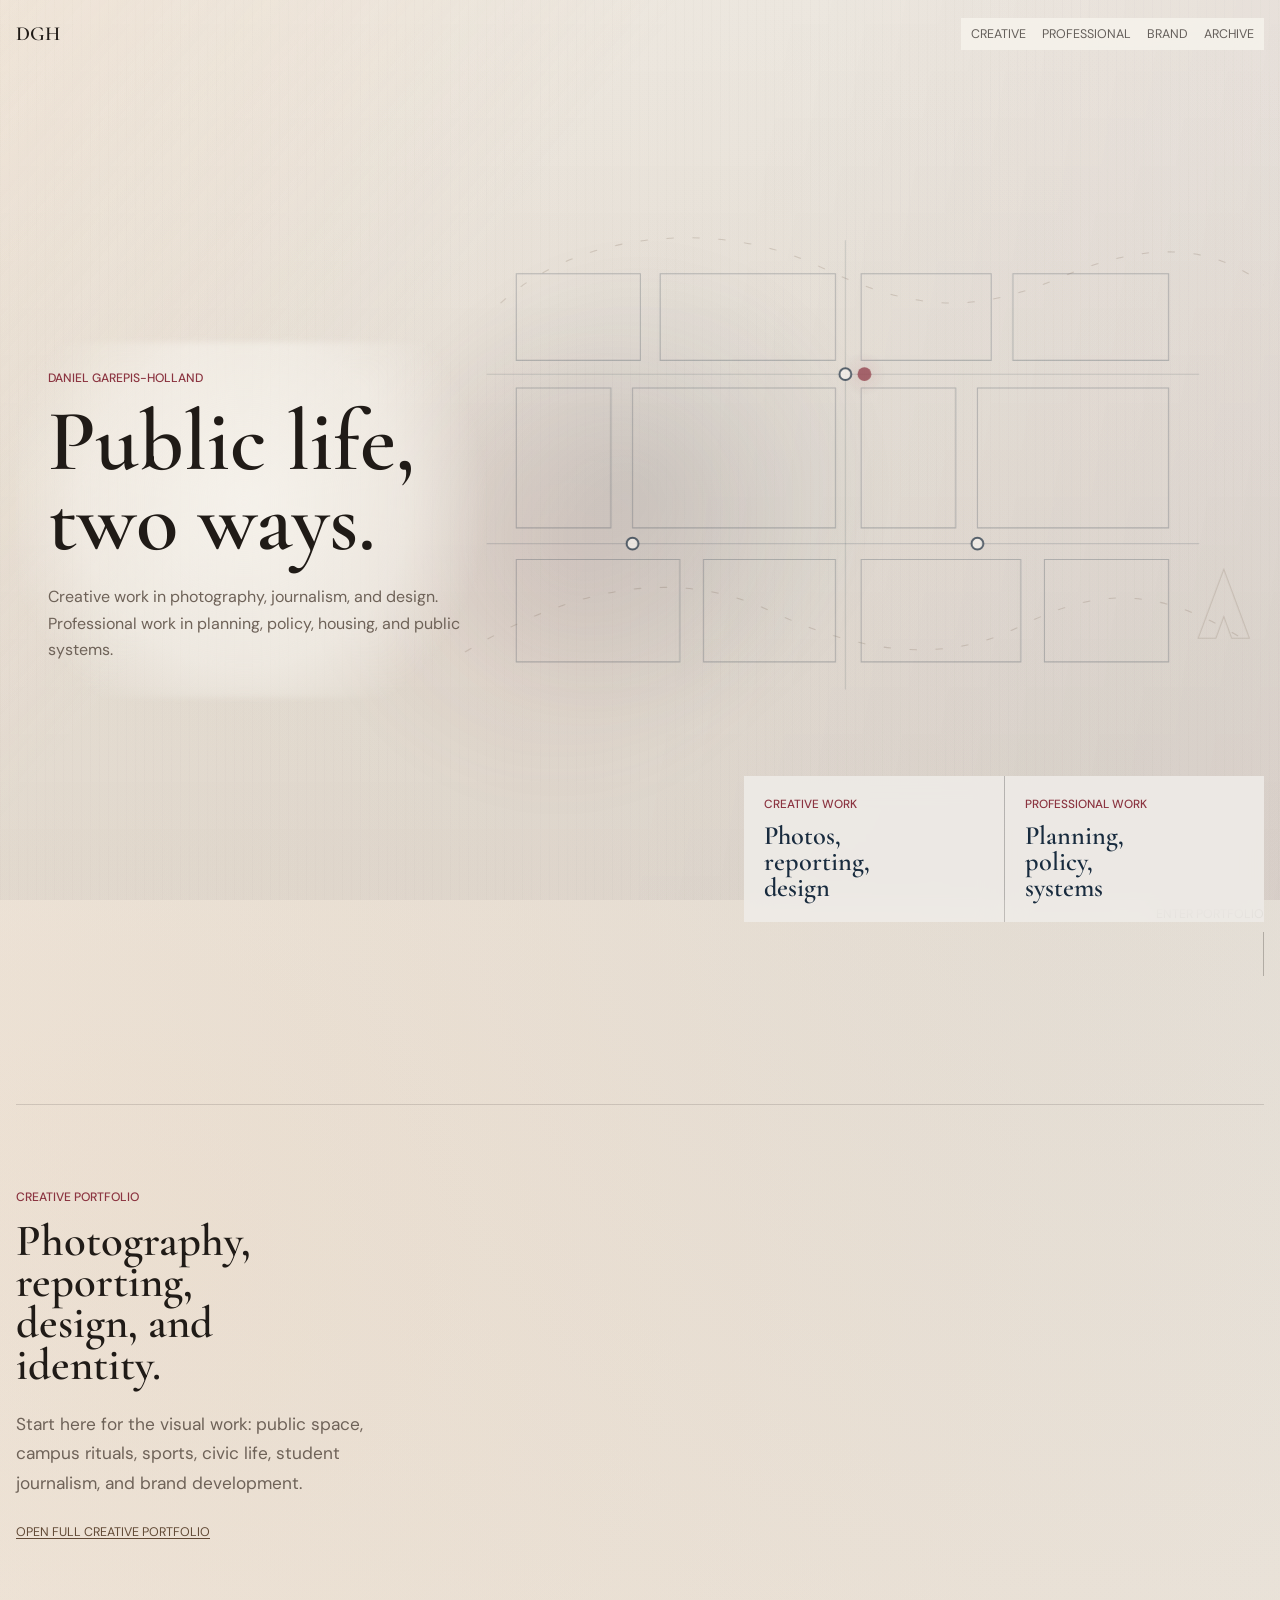
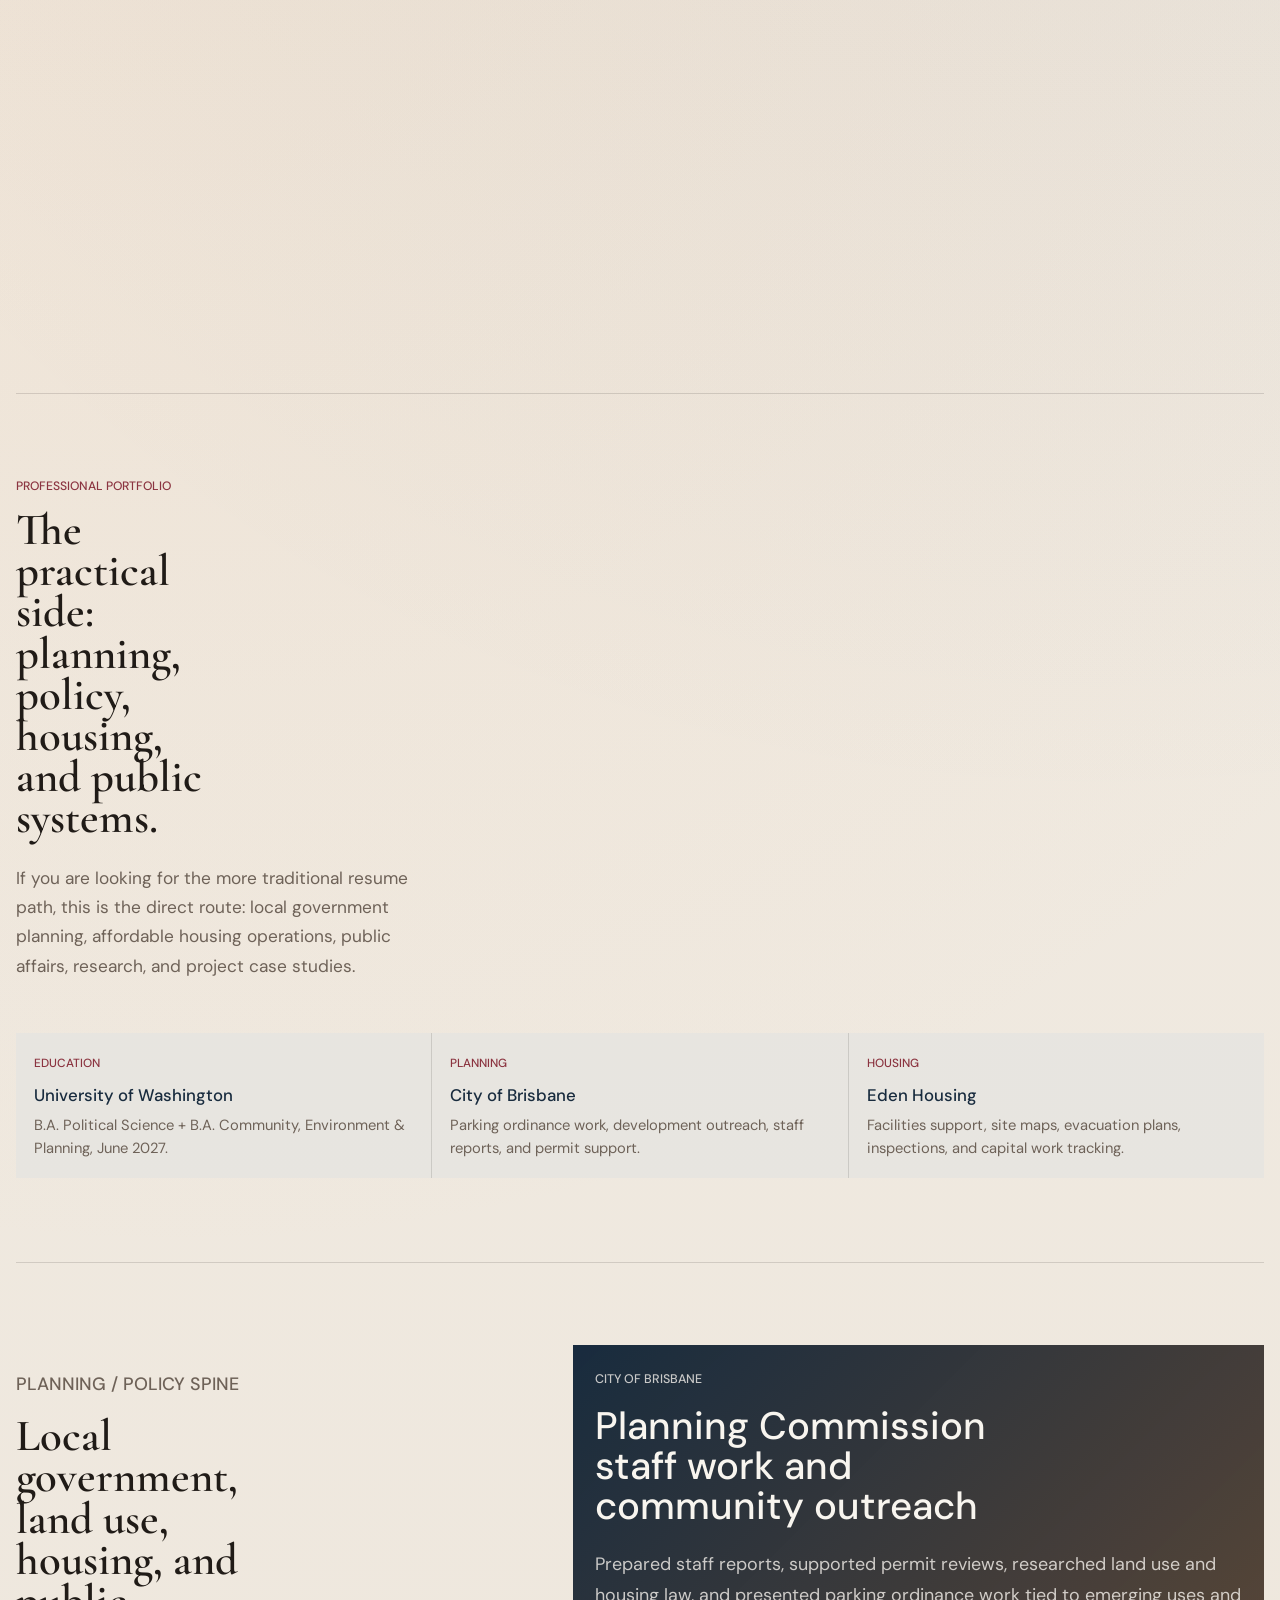
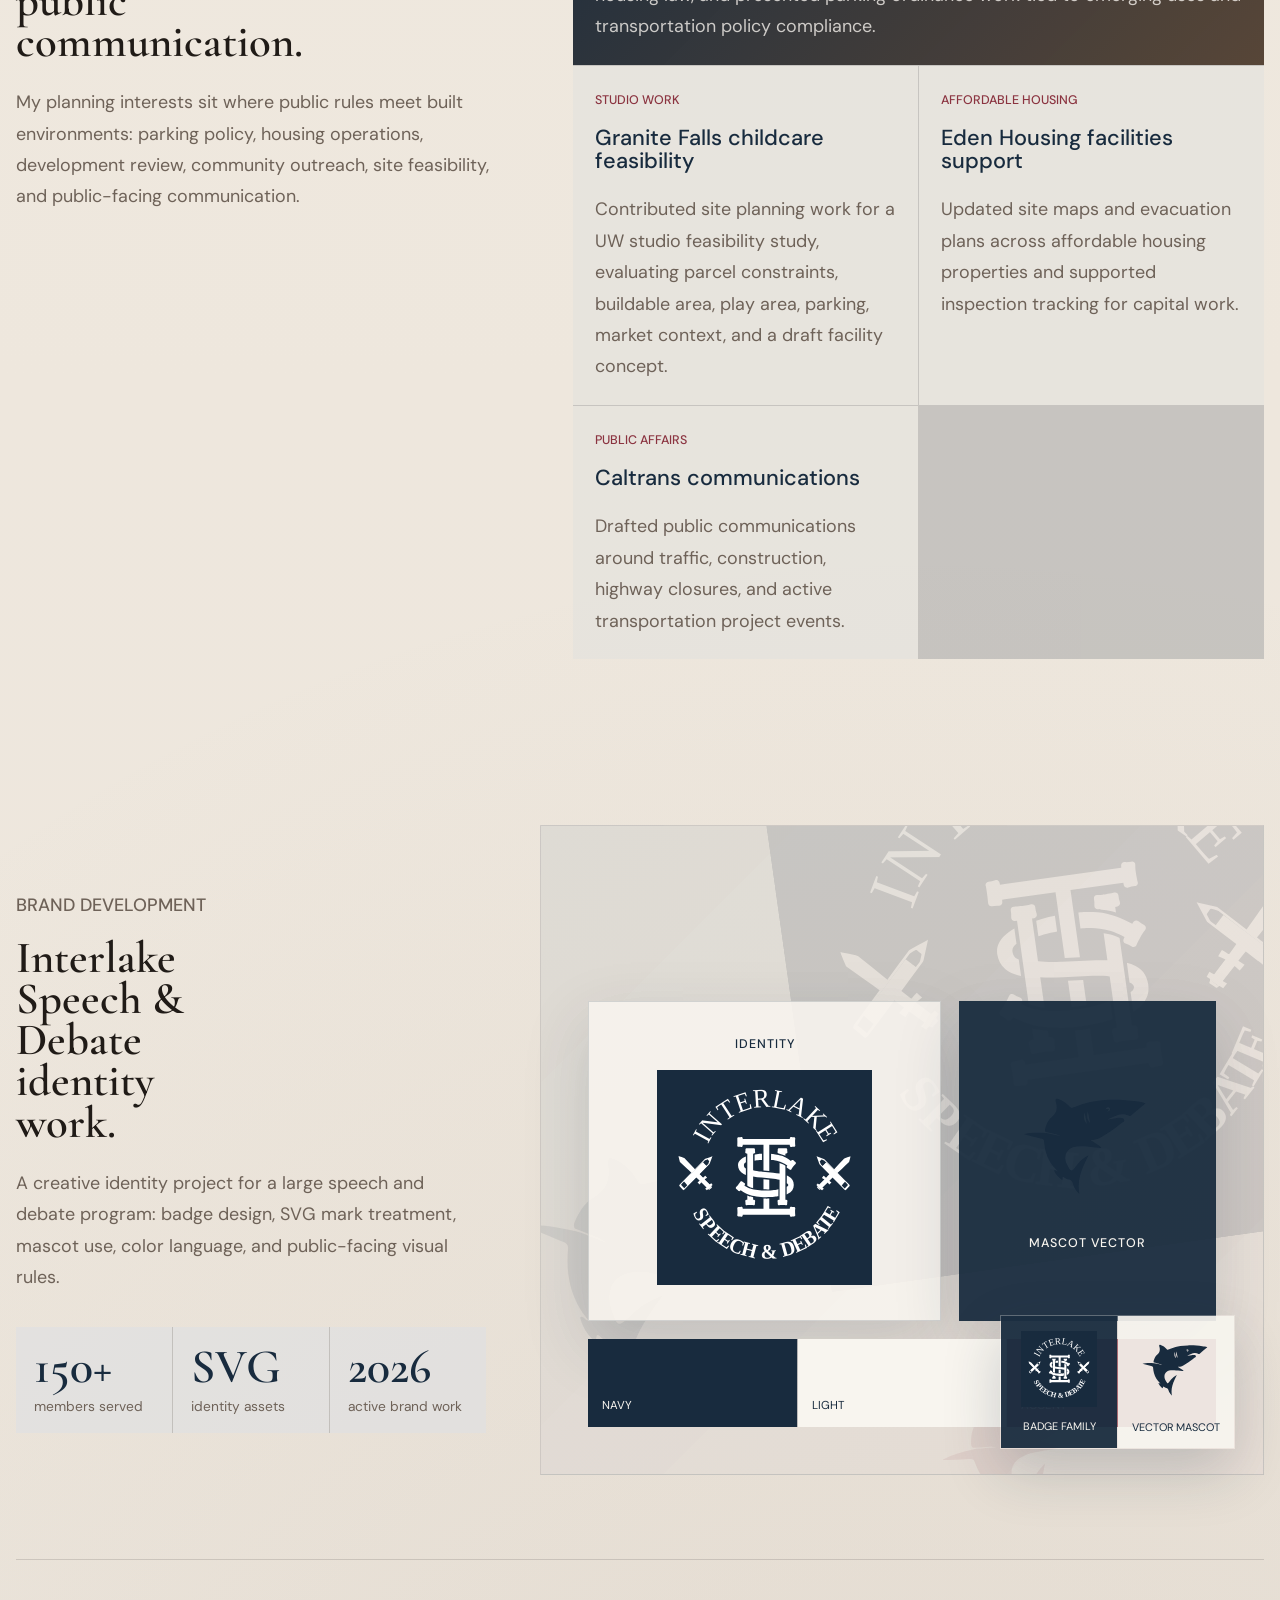
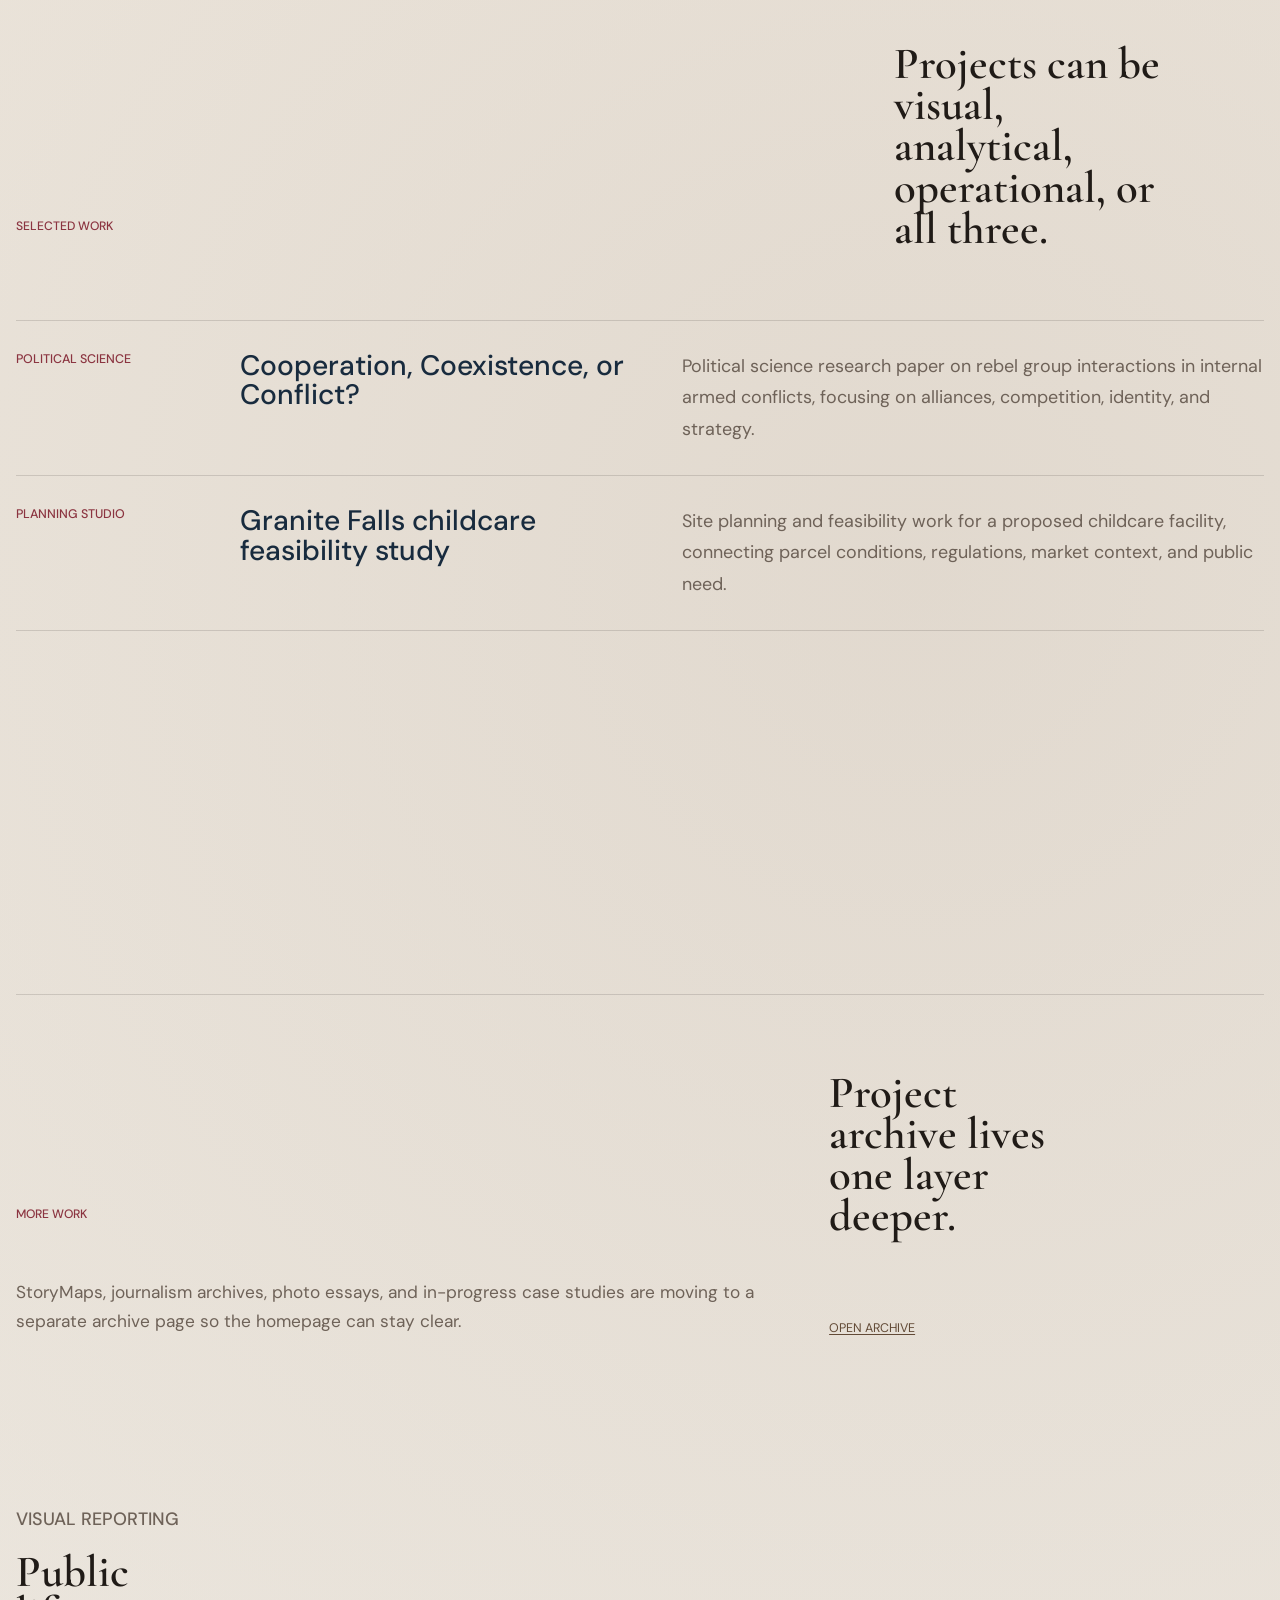
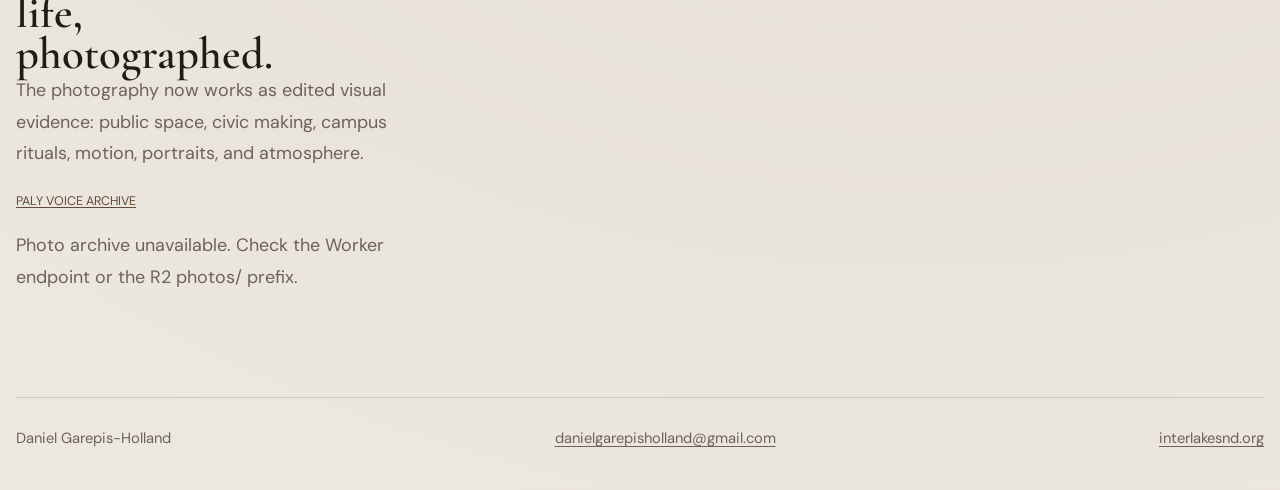
==== index.html @ 94b0d326 "Initial portfolio site" ====
<!DOCTYPE html>
<html lang="en">
  <head>
    <meta charset="UTF-8" />
    <meta name="viewport" content="width=device-width, initial-scale=1.0" />
    <title>Daniel Garepis-Holland</title>
    <meta
      name="description"
      content="Portfolio for Daniel Garepis-Holland, spanning planning, political science, visual identity, photography, and journalism."
    />
    <link rel="icon" href="data:image/svg+xml,%3Csvg xmlns='http://www.w3.org/2000/svg' viewBox='0 0 64 64'%3E%3Crect width='64' height='64' fill='%23f6f2ed'/%3E%3Ctext x='10' y='43' font-family='Georgia' font-size='28' fill='%23182b3e'%3EDG%3C/text%3E%3C/svg%3E" />
    <link rel="stylesheet" href="./styles.css" />
    <script type="module" src="./main.js"></script>
  </head>
  <body>
    <div class="scroll-meter" aria-hidden="true"></div>

    <header class="site-header">
      <a class="wordmark" href="#splash" aria-label="Daniel Garepis-Holland home">DGH</a>
      <nav class="site-nav" aria-label="Primary">
        <a href="./creative.html">Creative</a>
        <a href="#professional">Professional</a>
        <a href="#brand">Brand</a>
        <a href="./archive.html">Archive</a>
      </nav>
    </header>

    <main id="top">
      <section class="splash section-panel" id="splash" aria-label="Portfolio introduction">
        <div class="splash-copy">
          <p class="small-label">Daniel Garepis-Holland</p>
          <h1>Public life, two ways.</h1>
          <p>
            Creative work in photography, journalism, and design. Professional
            work in planning, policy, housing, and public systems.
          </p>
        </div>

        <div class="motion-system urban-system" aria-hidden="true">
          <svg class="urban-map" viewBox="0 0 920 640">
            <g class="parcel-field">
              <rect x="112" y="126" width="126" height="88" />
              <rect x="258" y="126" width="178" height="88" />
              <rect x="462" y="126" width="132" height="88" />
              <rect x="616" y="126" width="158" height="88" />
              <rect x="112" y="242" width="96" height="142" />
              <rect x="230" y="242" width="206" height="142" />
              <rect x="462" y="242" width="96" height="142" />
              <rect x="580" y="242" width="194" height="142" />
              <rect x="112" y="416" width="166" height="104" />
              <rect x="302" y="416" width="134" height="104" />
              <rect x="462" y="416" width="162" height="104" />
              <rect x="648" y="416" width="126" height="104" />
            </g>
            <path class="street-line street-a" d="M82 228H805" />
            <path class="street-line street-b" d="M82 400H805" />
            <path class="street-line street-c" d="M446 92V548" />
            <path id="main-route" class="route-line" d="M112 400H230V242H446V228H580V400H774" />
            <circle class="route-tracer" r="7">
              <animateMotion dur="7.5s" repeatCount="indefinite" rotate="auto">
                <mpath href="#main-route" />
              </animateMotion>
            </circle>
            <path class="soft-contour contour-a" d="M96 156C178 80 322 72 418 118s156 50 246 12 158-36 218 16" />
            <path class="soft-contour contour-b" d="M60 510c116-70 219-84 309-42s174 56 254 16 139-40 222 10" />
            <circle class="map-pin pin-a" cx="230" cy="400" r="6" />
            <circle class="map-pin pin-b" cx="446" cy="228" r="6" />
            <circle class="map-pin pin-c" cx="580" cy="400" r="6" />
            <path class="north-mark" d="M804 496l26-70 26 70h-18l-8-22-8 22z" />
          </svg>
        </div>

        <div class="portfolio-doors" aria-label="Portfolio paths">
          <a class="portfolio-door creative-door" href="#creative">
            <span>Creative work</span>
            <strong>Photos, reporting, design</strong>
          </a>
          <a class="portfolio-door professional-door" href="#professional">
            <span>Professional work</span>
            <strong>Planning, policy, systems</strong>
          </a>
        </div>

        <a class="splash-scroll" href="#creative" aria-label="Scroll to creative work">
          Enter portfolio
        </a>
      </section>

      <section class="creative-lead section-panel" id="creative">
        <div class="creative-lead-copy reveal">
          <p class="small-label">Creative portfolio</p>
          <h2>Photography, reporting, design, and identity.</h2>
          <p>
            Start here for the visual work: public space, campus rituals, sports,
            civic life, student journalism, and brand development.
          </p>
          <a href="./creative.html">Open full creative portfolio</a>
        </div>
        <div class="creative-stage reveal" id="creative-stage" aria-live="polite"></div>
      </section>

      <section class="professional-bridge section-panel" id="professional">
        <div class="professional-copy reveal">
          <p class="small-label">Professional portfolio</p>
          <h2>The practical side: planning, policy, housing, and public systems.</h2>
          <p>
            If you are looking for the more traditional resume path, this is the
            direct route: local government planning, affordable housing operations,
            public affairs, research, and project case studies.
          </p>
        </div>
        <div class="profile-facts reveal" aria-label="Profile summary">
          <article>
            <span>Education</span>
            <strong>University of Washington</strong>
            <p>B.A. Political Science + B.A. Community, Environment & Planning, June 2027.</p>
          </article>
          <article>
            <span>Planning</span>
            <strong>City of Brisbane</strong>
            <p>Parking ordinance work, development outreach, staff reports, and permit support.</p>
          </article>
          <article>
            <span>Housing</span>
            <strong>Eden Housing</strong>
            <p>Facilities support, site maps, evacuation plans, inspections, and capital work tracking.</p>
          </article>
        </div>
      </section>

      <section class="planning-feature section-panel" id="planning">
        <div class="planning-copy reveal">
          <p class="small-label">Planning / policy spine</p>
          <h2>Local government, land use, housing, and public communication.</h2>
          <p>
            My planning interests sit where public rules meet built environments:
            parking policy, housing operations, development review, community outreach,
            site feasibility, and public-facing communication.
          </p>
        </div>

        <div class="planning-grid reveal">
          <article class="planning-card primary">
            <span>City of Brisbane</span>
            <h3>Planning Commission staff work and community outreach</h3>
            <p>
              Prepared staff reports, supported permit reviews, researched land use and
              housing law, and presented parking ordinance work tied to emerging uses
              and transportation policy compliance.
            </p>
          </article>
          <article class="planning-card">
            <span>Studio work</span>
            <h3>Granite Falls childcare feasibility</h3>
            <p>
              Contributed site planning work for a UW studio feasibility study,
              evaluating parcel constraints, buildable area, play area, parking,
              market context, and a draft facility concept.
            </p>
          </article>
          <article class="planning-card">
            <span>Affordable housing</span>
            <h3>Eden Housing facilities support</h3>
            <p>
              Updated site maps and evacuation plans across affordable housing
              properties and supported inspection tracking for capital work.
            </p>
          </article>
          <article class="planning-card">
            <span>Public affairs</span>
            <h3>Caltrans communications</h3>
            <p>
              Drafted public communications around traffic, construction, highway
              closures, and active transportation project events.
            </p>
          </article>
        </div>
      </section>

      <section class="flagship section-panel" id="brand">
        <div class="flagship-copy reveal">
          <p class="small-label">Brand development</p>
          <h2>Interlake Speech & Debate identity work.</h2>
          <p>
            A creative identity project for a large speech and debate program:
            badge design, SVG mark treatment, mascot use, color language, and
            public-facing visual rules.
          </p>
          <div class="stat-row" aria-label="Project facts">
            <div><strong>150+</strong><span>members served</span></div>
            <div><strong>SVG</strong><span>identity assets</span></div>
            <div><strong>2026</strong><span>active brand work</span></div>
          </div>
        </div>

        <div class="brand-development-board reveal">
          <div class="identity-layer" aria-hidden="true">
            <img
              class="identity-badge"
              src="./assets/interlake-badge.svg"
              alt=""
            />
            <span class="shark-watermark shark-a"></span>
            <span class="shark-watermark shark-b"></span>
          </div>
          <div class="brand-spec-card brand-spec-primary">
            <span>Identity</span>
            <img src="./assets/interlake-badge.svg" alt="Interlake Speech and Debate badge" />
          </div>
          <div class="brand-spec-card brand-spec-shark">
            <span class="shark-mask" aria-hidden="true"></span>
            <strong>Mascot vector</strong>
          </div>
          <div class="brand-color-row" aria-label="Interlake brand color studies">
            <span style="--swatch: #182b3e">Navy</span>
            <span style="--swatch: #f8f5ef">Light</span>
            <span style="--swatch: #8b3440">Accent</span>
          </div>
          <div class="brand-marks" aria-label="Integrated Interlake visual identity">
            <div class="brand-token badge-token">
              <img
                src="./assets/interlake-badge.svg"
                alt="Interlake Speech and Debate badge"
              />
              <span>Badge family</span>
            </div>
            <div class="brand-token shark-token">
              <span class="shark-mask" aria-hidden="true"></span>
              <span>Vector mascot</span>
            </div>
          </div>
        </div>
      </section>

      <section class="work-index section-panel" id="work">
        <div class="section-intro reveal">
          <p class="small-label">Selected work</p>
          <h2>Projects can be visual, analytical, operational, or all three.</h2>
        </div>

        <div class="work-list">
          <article class="work-item reveal">
            <span>Political science</span>
            <h3>Cooperation, Coexistence, or Conflict?</h3>
            <p>
              Political science research paper on rebel group interactions in internal
              armed conflicts, focusing on alliances, competition, identity, and strategy.
            </p>
          </article>
          <article class="work-item reveal">
            <span>Planning studio</span>
            <h3>Granite Falls childcare feasibility study</h3>
            <p>
              Site planning and feasibility work for a proposed childcare facility,
              connecting parcel conditions, regulations, market context, and public need.
            </p>
          </article>
          <article class="work-item reveal">
            <span>Identity design</span>
            <h3>Interlake S&D brand development</h3>
            <p>
              Visual identity, SVG mark treatment, mascot use, and public-facing
              design rules for a large student program.
            </p>
          </article>
          <article class="work-item reveal">
            <span>Visual reporting</span>
            <h3>Photography and journalism archive</h3>
            <p>
              Editorial photography, campus coverage, sports, news, and multimedia work
              developed through student journalism, including a broad Paly Voice archive.
            </p>
          </article>
        </div>
      </section>

      <section class="archive-teaser section-panel">
        <div class="archive-teaser-copy reveal">
          <p class="small-label">More work</p>
          <h2>Project archive lives one layer deeper.</h2>
          <p>
            StoryMaps, journalism archives, photo essays, and in-progress case studies
            are moving to a separate archive page so the homepage can stay clear.
          </p>
          <a href="./archive.html">Open archive</a>
        </div>
      </section>

      <section class="visual-band section-panel" id="visual">
        <div class="visual-copy reveal">
          <p class="small-label">Visual reporting</p>
          <h2>Public life, photographed.</h2>
          <p>
            The photography now works as edited visual evidence: public space,
            civic making, campus rituals, motion, portraits, and atmosphere.
          </p>
          <a href="https://palyvoice.com/staff_name/daniel-garepis-holland/">Paly Voice archive</a>
          <p id="gallery-status">Loading photo archive...</p>
        </div>
        <div class="visual-stories" id="visual-stories" aria-live="polite"></div>
      </section>
    </main>

    <footer class="site-footer" id="contact">
      <p>Daniel Garepis-Holland</p>
      <a href="mailto:danielgarepisholland@gmail.com">danielgarepisholland@gmail.com</a>
      <a href="https://www.interlakesnd.org/">interlakesnd.org</a>
    </footer>
  </body>
</html>
---- styles.css ----
@font-face {
  font-family: "DM Sans";
  src: url("./fonts/DMSans-Regular.ttf") format("truetype");
  font-weight: 400;
  font-style: normal;
  font-display: swap;
}

@font-face {
  font-family: "DM Sans";
  src: url("./fonts/DMSans-Medium.ttf") format("truetype");
  font-weight: 500;
  font-style: normal;
  font-display: swap;
}

@font-face {
  font-family: "Cormorant Garamond";
  src: url("./fonts/CormorantGaramond-Regular.ttf") format("truetype");
  font-weight: 400;
  font-style: normal;
  font-display: swap;
}

@font-face {
  font-family: "Cormorant Garamond";
  src: url("./fonts/CormorantGaramond-SemiBold.ttf") format("truetype");
  font-weight: 600;
  font-style: normal;
  font-display: swap;
}

:root {
  --paper: #eee7dd;
  --paper-clean: #f8f5ef;
  --sand: #c8bbad;
  --clay: #927a65;
  --peach: #e7c4a3;
  --brown: #624a36;
  --navy: #182b3e;
  --red: #8b3440;
  --ink: #201b17;
  --muted: #6e6258;
  --line: rgba(32, 27, 23, 0.14);
  --max: 1260px;
  --scroll: 0;
  --splash-progress: 0;
}

*,
*::before,
*::after {
  box-sizing: border-box;
}

html {
  scroll-behavior: smooth;
}

body {
  margin: 0;
  background:
    radial-gradient(circle at 14% 18%, rgba(231, 196, 163, 0.24), transparent 28%),
    radial-gradient(circle at 86% 12%, rgba(24, 43, 62, 0.07), transparent 26%),
    radial-gradient(circle at 72% 78%, rgba(146, 122, 101, 0.13), transparent 30%),
    linear-gradient(180deg, #f3eee6 0%, var(--paper) 52%, #ece7df 100%);
  color: var(--ink);
  font-family: "DM Sans", Arial, sans-serif;
  overflow-x: hidden;
}

body.lightbox-open {
  overflow: hidden;
}

body::before {
  position: fixed;
  inset: 0;
  z-index: -1;
  content: "";
  background:
    linear-gradient(130deg, rgba(231, 196, 163, 0.24), transparent 34%),
    linear-gradient(280deg, rgba(139, 52, 64, 0.07), transparent 46%),
    linear-gradient(180deg, transparent 0%, rgba(24, 43, 62, 0.075) 100%),
    repeating-linear-gradient(
      90deg,
      rgba(32, 27, 23, 0.018) 0,
      rgba(32, 27, 23, 0.018) 1px,
      transparent 1px,
      transparent 9px
    );
  opacity: calc(0.62 - (var(--scroll) * 0.18));
  pointer-events: none;
}

img,
svg {
  display: block;
}

img {
  max-width: 100%;
}

button {
  font: inherit;
}

a {
  color: inherit;
}

.scroll-meter {
  position: fixed;
  top: 0;
  left: 0;
  z-index: 20;
  width: calc(var(--scroll) * 100%);
  height: 3px;
  background: linear-gradient(90deg, rgba(98, 74, 54, 0.92), rgba(200, 187, 173, 0.96), rgba(32, 27, 23, 0.88));
}

.site-header {
  position: fixed;
  top: 0;
  left: 50%;
  z-index: 10;
  display: flex;
  width: min(calc(100% - 32px), var(--max));
  transform: translateX(-50%);
  align-items: center;
  justify-content: space-between;
  padding: 18px 0;
  color: var(--ink);
}

.wordmark,
.site-nav a {
  text-decoration: none;
}

.wordmark {
  font-family: "Cormorant Garamond", Georgia, serif;
  font-size: 1.25rem;
  font-weight: 600;
}

.site-nav {
  display: flex;
  gap: 16px;
  font-size: 0.78rem;
  text-transform: uppercase;
  padding: 8px 10px;
  background: rgba(248, 245, 239, 0.72);
  backdrop-filter: blur(12px);
}

.site-nav a {
  color: rgba(32, 27, 23, 0.68);
}

.site-nav a:hover {
  color: var(--red);
}

.section-panel {
  width: min(calc(100% - 32px), var(--max));
  margin: 0 auto;
}

.splash {
  position: relative;
  display: grid;
  height: 112vh;
  min-height: 112svh;
  margin-bottom: 96px;
  grid-template-columns: minmax(320px, 0.72fr) minmax(440px, 1fr);
  gap: 36px;
  align-items: center;
  padding: 96px 0 64px;
  overflow: hidden;
}

.splash::before {
  position: absolute;
  inset: 13% 9%;
  content: "";
  background:
    radial-gradient(circle at 50% 48%, rgba(24, 43, 62, 0.1), transparent 38%),
    radial-gradient(circle at 42% 58%, rgba(139, 52, 64, 0.08), transparent 34%);
  filter: blur(18px);
  pointer-events: none;
}

.splash-copy {
  position: relative;
  z-index: 3;
  width: min(100%, 620px);
  padding: 28px 32px 34px;
  text-align: left;
}

.splash-copy::before {
  position: absolute;
  inset: 0;
  z-index: -1;
  content: "";
  background: radial-gradient(circle at 45% 45%, rgba(248, 245, 239, 0.84), rgba(248, 245, 239, 0.52) 48%, transparent 72%);
  filter: blur(3px);
}

.splash h1 {
  max-width: 9.4ch;
  margin: 0;
  font-size: clamp(3.1rem, 6.8vw, 6.3rem);
}

.splash-copy p:not(.small-label) {
  max-width: 460px;
  margin-top: 22px;
  color: var(--muted);
  font-size: clamp(1rem, 1.25vw, 1.12rem);
  line-height: 1.65;
}

.motion-system {
  position: absolute;
  inset: 6% -4% 8% 34%;
  z-index: 1;
  color: var(--navy);
  opacity: 0.84;
  transform:
    translate3d(calc(var(--splash-progress) * -34px), calc(var(--splash-progress) * -58px), 0)
    scale(calc(1 + (var(--splash-progress) * 0.08)));
  transform-origin: 55% 54%;
  transition: opacity 180ms ease;
}

.urban-map {
  width: 100%;
  height: 100%;
  overflow: visible;
}

.parcel-field rect,
.street-line,
.route-line,
.soft-contour,
.north-mark {
  fill: none;
  stroke: currentColor;
  vector-effect: non-scaling-stroke;
}

.parcel-field rect {
  stroke-width: 1;
  opacity: 0.28;
  animation: parcel-settle 8s ease-in-out infinite;
}

.parcel-field rect:nth-child(3n) {
  animation-delay: 0.8s;
}

.parcel-field rect:nth-child(4n) {
  animation-delay: 1.5s;
}

.street-line {
  stroke-width: 1;
  opacity: 0.16;
}

.route-line {
  stroke: var(--red);
  stroke-width: 2.15;
  stroke-linejoin: round;
  stroke-dasharray: 980;
  stroke-dashoffset: 980;
  opacity: 0.64;
  animation: route-draw 8.5s ease-in-out infinite;
}

.route-tracer {
  fill: var(--red);
  opacity: 0.86;
  filter: drop-shadow(0 0 10px rgba(139, 52, 64, 0.4));
}

.soft-contour {
  stroke: var(--brown);
  stroke-width: 1;
  stroke-dasharray: 7 18;
  opacity: 0.22;
  animation: contour-drift 18s linear infinite;
}

.contour-b {
  animation-direction: reverse;
  animation-duration: 24s;
}

.map-pin {
  fill: var(--paper-clean);
  stroke: var(--navy);
  stroke-width: 2;
  opacity: 0.82;
  animation: pin-pulse 4s ease-in-out infinite;
}

.pin-b {
  animation-delay: 0.8s;
}

.pin-c {
  animation-delay: 1.6s;
}

.north-mark {
  stroke: var(--brown);
  opacity: 0.2;
}

.map-nav {
  position: absolute;
  inset: 6% -4% 8% 34%;
  z-index: 2;
  pointer-events: none;
  transform:
    translate3d(calc(var(--splash-progress) * -34px), calc(var(--splash-progress) * -58px), 0)
    scale(calc(1 + (var(--splash-progress) * 0.08)));
  transform-origin: 55% 54%;
}

.map-stop {
  position: absolute;
  display: inline-flex;
  gap: 8px;
  align-items: center;
  padding: 8px 10px;
  color: rgba(32, 27, 23, 0.72);
  background: rgba(248, 245, 239, 0.76);
  border: 1px solid rgba(24, 43, 62, 0.12);
  font-size: 0.74rem;
  text-decoration: none;
  text-transform: uppercase;
  pointer-events: auto;
  backdrop-filter: blur(10px);
  transition: transform 180ms ease, color 180ms ease, border-color 180ms ease;
}

.map-stop:hover {
  color: var(--red);
  border-color: rgba(139, 52, 64, 0.28);
  transform: translateY(-2px);
}

.portfolio-doors {
  position: absolute;
  right: 0;
  bottom: 86px;
  z-index: 4;
  display: grid;
  grid-template-columns: repeat(2, minmax(180px, 1fr));
  gap: 1px;
  width: min(520px, 52vw);
  background: rgba(24, 43, 62, 0.18);
}

.portfolio-door {
  display: grid;
  min-height: 134px;
  align-content: end;
  gap: 12px;
  padding: 20px;
  background: rgba(248, 245, 239, 0.82);
  text-decoration: none;
  backdrop-filter: blur(12px);
  transition: background 180ms ease, color 180ms ease, transform 180ms ease;
}

.portfolio-door span {
  color: var(--red);
  font-size: 0.74rem;
  font-weight: 500;
  text-transform: uppercase;
}

.portfolio-door strong {
  max-width: 10ch;
  color: var(--navy);
  font-family: "Cormorant Garamond", Georgia, serif;
  font-size: 1.65rem;
  font-weight: 600;
  line-height: 0.98;
}

.portfolio-door:hover {
  color: var(--paper-clean);
  background: rgba(24, 43, 62, 0.94);
  transform: translateY(-3px);
}

.portfolio-door:hover span,
.portfolio-door:hover strong {
  color: currentColor;
}

.map-stop span {
  width: 8px;
  height: 8px;
  background: var(--paper-clean);
  border: 2px solid var(--navy);
}

.stop-planning {
  left: 30%;
  top: 61%;
}

.stop-systems {
  left: 58%;
  top: 32%;
}

.stop-visual {
  right: 2%;
  top: 61%;
}

.splash-scroll {
  position: absolute;
  right: 0;
  bottom: 32px;
  z-index: 2;
  color: rgba(32, 27, 23, 0.62);
  font-size: 0.78rem;
  text-decoration: none;
  text-transform: uppercase;
}

.splash-scroll::after {
  display: block;
  width: 1px;
  height: 44px;
  margin: 10px 0 0 auto;
  content: "";
  background: rgba(32, 27, 23, 0.26);
  animation: scroll-cue 1.8s ease-in-out infinite;
}

.creative-lead,
.professional-bridge {
  display: grid;
  grid-template-columns: minmax(280px, 0.5fr) minmax(0, 1fr);
  gap: 46px;
  align-items: start;
  padding: 84px 0;
  border-top: 1px solid var(--line);
}

.creative-lead-copy,
.professional-copy {
  position: sticky;
  top: 110px;
}

.creative-lead-copy h2,
.professional-copy h2 {
  max-width: 10.5ch;
}

.creative-lead-copy p:not(.small-label),
.professional-copy p:not(.small-label),
.creative-hero-copy p,
.creative-design-copy p {
  max-width: 620px;
  margin-top: 24px;
  color: var(--muted);
  font-size: clamp(1rem, 1.35vw, 1.14rem);
  line-height: 1.7;
}

.creative-lead-copy a {
  display: inline-block;
  margin-top: 26px;
  color: var(--brown);
  font-size: 0.78rem;
  text-transform: uppercase;
  text-decoration-thickness: 1px;
  text-underline-offset: 0.18em;
}

.creative-stage {
  position: relative;
  min-height: 720px;
}

.stage-photo {
  position: absolute;
  margin: 0;
  overflow: hidden;
  background: var(--sand);
  box-shadow: 0 34px 78px rgba(24, 43, 62, 0.2);
}

.stage-photo img {
  width: 100%;
  height: 100%;
  object-fit: cover;
  filter: saturate(0.95) contrast(1.04);
}

.photo-expand {
  display: block;
  width: 100%;
  height: 100%;
  padding: 0;
  border: 0;
  color: inherit;
  background: transparent;
  cursor: zoom-in;
}

.photo-expand:focus-visible {
  outline: 2px solid var(--red);
  outline-offset: 3px;
}

.stage-photo-1 img {
  object-position: 72% 48%;
}

.stage-photo-2 img {
  object-position: 68% 50%;
}

.stage-photo-3 img {
  object-position: 50% 58%;
}

.stage-photo-4 img {
  object-position: 50% 45%;
}

.stage-photo-5 img {
  object-position: 50% 48%;
}

.stage-photo figcaption {
  position: absolute;
  left: 12px;
  bottom: 12px;
  padding: 7px 9px;
  color: var(--paper-clean);
  background: rgba(24, 43, 62, 0.72);
  font-size: 0.72rem;
  text-transform: uppercase;
}

.stage-photo-1 {
  top: 0;
  left: 3%;
  width: 56%;
  height: 62%;
}

.stage-photo-2 {
  top: 7%;
  right: 0;
  width: 36%;
  height: 30%;
}

.stage-photo-3 {
  right: 4%;
  bottom: 2%;
  width: 44%;
  height: 48%;
}

.stage-photo-4 {
  left: 0;
  bottom: 0;
  width: 34%;
  height: 30%;
}

.stage-photo-5 {
  left: 37%;
  bottom: 7%;
  width: 25%;
  height: 28%;
}

.massive {
  min-height: 78vh;
}

.creative-hero {
  position: relative;
  display: grid;
  min-height: 100svh;
  align-content: end;
  gap: 42px;
  padding: 132px 0 42px;
}

.creative-hero-copy {
  position: relative;
  z-index: 3;
  display: grid;
  width: min(520px, calc(100% - 32px));
  grid-template-columns: 1fr;
  gap: 18px;
  align-items: end;
  margin: 0 0 0 max(16px, calc((100vw - var(--max)) / 2));
  padding: 24px;
  background: rgba(248, 245, 239, 0.9);
  backdrop-filter: blur(18px);
}

.creative-hero h1 {
  max-width: 12ch;
}

.creative-page .creative-hero {
  width: 100vw;
  margin-left: calc(50% - 50vw);
  color: var(--paper-clean);
  background: #111821;
  overflow: hidden;
}

.creative-page .creative-hero-copy {
  color: var(--ink);
}

.creative-page .creative-hero-copy p:not(.small-label) {
  margin-top: 0;
}

.creative-page .creative-stage.massive {
  position: absolute;
  inset: 0;
  min-height: 100%;
}

.stage-feature-photo {
  position: absolute;
  inset: 0;
  margin: 0;
}

.stage-feature-photo::after {
  position: absolute;
  inset: 0;
  content: "";
  background:
    linear-gradient(90deg, rgba(17, 24, 33, 0.26), transparent 48%),
    linear-gradient(0deg, rgba(17, 24, 33, 0.18), transparent 34%);
  pointer-events: none;
}

.stage-feature-img {
  width: 100%;
  height: 100%;
  min-height: 100svh;
  object-fit: cover;
  object-position: 72% center;
  filter: saturate(0.98) contrast(1.05);
}

.stage-graphic {
  position: absolute;
  inset: 72px 18px 18px;
  z-index: 2;
  pointer-events: none;
}

.stage-graphic::before,
.stage-graphic::after,
.stage-graphic span {
  position: absolute;
  content: "";
  border: 1px solid rgba(248, 245, 239, 0.28);
}

.stage-graphic::before {
  top: 0;
  right: max(16px, calc((100vw - var(--max)) / 2));
  width: min(24vw, 280px);
  height: min(24vw, 280px);
  border-left: 0;
  border-bottom: 0;
}

.stage-graphic::after {
  left: max(16px, calc((100vw - var(--max)) / 2));
  bottom: 0;
  width: min(34vw, 420px);
  height: min(15vw, 170px);
  border-right: 0;
  border-top: 0;
}

.stage-graphic span:nth-child(1) {
  top: 18%;
  left: 0;
  width: 100%;
  border-width: 1px 0 0;
  opacity: 0.28;
}

.stage-graphic span:nth-child(2) {
  top: 0;
  left: 62%;
  height: 100%;
  border-width: 0 0 0 1px;
  opacity: 0.22;
}

.stage-graphic span:nth-child(3) {
  right: max(22px, calc((100vw - var(--max)) / 2));
  bottom: 18%;
  width: 90px;
  height: 90px;
  border-radius: 50%;
  animation: viewfinder-pulse 5.6s ease-in-out infinite;
}

.stage-graphic span:nth-child(4) {
  right: max(70px, calc((100vw - var(--max)) / 2 + 48px));
  bottom: calc(18% + 44px);
  width: 12px;
  height: 12px;
  background: rgba(248, 245, 239, 0.72);
  border: 0;
  border-radius: 50%;
}

.stage-index {
  position: absolute;
  right: max(16px, calc((100vw - var(--max)) / 2));
  bottom: 42px;
  z-index: 4;
  display: grid;
  width: min(32vw, 390px);
  gap: 10px;
}

.stage-index-item {
  display: grid;
  min-height: 86px;
  grid-template-columns: 96px 1fr;
  align-items: center;
  gap: 12px;
  padding: 8px;
  color: var(--paper-clean);
  background: rgba(17, 24, 33, 0.62);
  backdrop-filter: blur(16px);
}

.stage-index-item img {
  width: 96px;
  height: 72px;
  object-fit: cover;
}

.stage-index-item span {
  font-size: 0.76rem;
  text-align: left;
  text-transform: uppercase;
}

.creative-design {
  display: grid;
  grid-template-columns: minmax(280px, 0.5fr) minmax(0, 1fr);
  gap: 46px;
  align-items: center;
  padding: 90px 0 116px;
  border-top: 1px solid var(--line);
}

.creative-design-copy h2 {
  max-width: 10.5ch;
}

.hero {
  position: relative;
  display: grid;
  min-height: auto;
  grid-template-columns: minmax(420px, 0.86fr) minmax(360px, 0.74fr);
  gap: 56px;
  align-items: end;
  padding: 84px 0 52px;
}

.hero-copy {
  position: relative;
  z-index: 2;
  grid-column: 1;
  grid-row: 1;
  max-width: 720px;
}

.hero-copy h1 {
  max-width: 11.6ch;
}

.small-label {
  margin: 0 0 16px;
  color: var(--red);
  font-size: 0.76rem;
  font-weight: 500;
  text-transform: uppercase;
}

h1,
h2 {
  margin: 0;
  font-family: "Cormorant Garamond", Georgia, serif;
  font-weight: 600;
  line-height: 0.92;
}

h1 {
  max-width: 9.8ch;
  font-size: clamp(2.7rem, 5.4vw, 5.1rem);
}

h2 {
  font-size: clamp(1.9rem, 3.5vw, 3.25rem);
}

h3,
p {
  margin: 0;
}

.hero-lede {
  max-width: 620px;
  margin-top: 28px;
  color: var(--muted);
  font-size: clamp(1.04rem, 1.5vw, 1.28rem);
  line-height: 1.65;
}

.hero-media {
  position: relative;
  min-height: 410px;
  grid-column: 2;
  grid-row: 1;
  align-self: start;
}

.hero-photo {
  position: absolute;
  width: min(26vw, 340px);
  aspect-ratio: 4 / 5;
  object-fit: cover;
  filter: saturate(0.88) contrast(1.04);
  box-shadow: 0 36px 80px rgba(24, 43, 62, 0.22);
}

.hero-photo-a {
  right: 20%;
  bottom: 18%;
  transform: translateY(calc(var(--scroll) * -70px)) rotate(-4deg);
}

.hero-photo-b {
  right: 0;
  bottom: 0;
  width: min(22vw, 280px);
  transform: translateY(calc(var(--scroll) * 92px)) rotate(7deg);
}

.orbit {
  position: absolute;
  right: 10%;
  bottom: 6%;
  width: min(42vw, 560px);
  color: var(--navy);
  opacity: 0.2;
  transform: rotate(calc(var(--scroll) * 90deg));
}

.orbit rect,
.orbit path {
  fill: none;
  stroke: currentColor;
  stroke-width: 1;
}

.hero-index {
  position: relative;
  z-index: 2;
  grid-column: 1 / -1;
  display: grid;
  grid-template-columns: repeat(4, 1fr);
  gap: 1px;
  max-width: 760px;
  color: var(--paper-clean);
  background: rgba(24, 43, 62, 0.18);
}

.profile-facts {
  grid-column: 1 / -1;
  display: grid;
  grid-template-columns: repeat(3, minmax(0, 1fr));
  gap: 1px;
  margin-top: 6px;
  background: rgba(24, 43, 62, 0.16);
}

.profile-facts article {
  min-height: 134px;
  padding: 18px;
  background: rgba(248, 245, 239, 0.64);
}

.profile-facts span {
  color: var(--red);
  font-size: 0.74rem;
  font-weight: 500;
  text-transform: uppercase;
}

.profile-facts strong {
  display: block;
  margin-top: 12px;
  color: var(--navy);
  font-size: 1.05rem;
  font-weight: 500;
}

.profile-facts p {
  margin-top: 8px;
  color: var(--muted);
  font-size: 0.92rem;
  line-height: 1.55;
}

.hero-index span {
  min-height: 74px;
  padding: 16px;
  background: var(--navy);
  font-size: 0.82rem;
  line-height: 1.25;
}

.scroll-story {
  display: grid;
  min-height: auto;
  grid-template-columns: minmax(280px, 0.58fr) minmax(0, 1fr);
  gap: 46px;
  padding: 70px 0;
  border-top: 1px solid var(--line);
}

.story-pin {
  position: static;
  height: max-content;
}

.story-pin h2 {
  max-width: 10.5ch;
}

.story-steps {
  display: grid;
  gap: 1px;
  padding-top: 0;
  background: rgba(24, 43, 62, 0.14);
}

.story-step {
  display: grid;
  grid-template-columns: 62px minmax(0, 1fr);
  gap: 20px;
  align-items: start;
  padding: 24px;
  background: rgba(248, 245, 239, 0.62);
  border-top: 0;
}

.story-step span {
  color: var(--red);
  font-family: "Cormorant Garamond", Georgia, serif;
  font-size: 2.35rem;
  line-height: 0.9;
}

.story-step p,
.flagship-copy p,
.planning-copy p,
.planning-card p,
.work-item p,
.visual-copy p {
  color: var(--muted);
  font-size: clamp(1rem, 1.4vw, 1.16rem);
  line-height: 1.75;
}

.planning-feature {
  display: grid;
  grid-template-columns: minmax(320px, 0.8fr) minmax(0, 1.1fr);
  gap: 54px;
  align-items: start;
  padding: 82px 0;
  border-top: 1px solid var(--line);
}

.planning-copy {
  position: sticky;
  top: 112px;
}

.planning-copy h2 {
  max-width: 10.8ch;
}

.planning-copy p {
  max-width: 560px;
  margin-top: 24px;
}

.planning-grid {
  display: grid;
  grid-template-columns: repeat(2, minmax(0, 1fr));
  gap: 1px;
  background: rgba(24, 43, 62, 0.18);
}

.planning-card {
  min-height: 220px;
  padding: 22px;
  background: rgba(248, 245, 239, 0.62);
}

.planning-card.primary {
  grid-column: span 2;
  min-height: 250px;
  background:
    linear-gradient(135deg, rgba(24, 43, 62, 0.92), rgba(98, 74, 54, 0.86)),
    var(--navy);
  color: var(--paper-clean);
}

.planning-card span,
.work-item span {
  color: var(--red);
  font-size: 0.78rem;
  font-weight: 500;
  text-transform: uppercase;
}

.planning-card.primary span,
.planning-card.primary p {
  color: rgba(248, 245, 239, 0.78);
}

.planning-card h3 {
  max-width: 18ch;
  margin-top: 18px;
  color: var(--navy);
  font-size: clamp(1.18rem, 1.7vw, 1.65rem);
  font-weight: 500;
  line-height: 1.05;
}

.planning-card.primary h3 {
  color: var(--paper-clean);
  font-size: clamp(1.8rem, 3vw, 2.8rem);
}

.planning-card p {
  margin-top: 22px;
}

.flagship {
  display: grid;
  grid-template-columns: minmax(320px, 0.78fr) minmax(0, 1.2fr);
  gap: 54px;
  align-items: center;
  padding: 84px 0;
}

.flagship-copy h2 {
  max-width: 9.4ch;
}

.flagship-copy p {
  max-width: 620px;
  margin-top: 24px;
}

.stat-row {
  display: grid;
  grid-template-columns: repeat(3, 1fr);
  gap: 1px;
  margin-top: 34px;
  background: rgba(24, 43, 62, 0.18);
}

.stat-row div {
  min-height: 106px;
  padding: 18px;
  background: rgba(255, 255, 255, 0.52);
}

.stat-row strong {
  display: block;
  color: var(--navy);
  font-family: "Cormorant Garamond", Georgia, serif;
  font-size: 3rem;
  line-height: 0.92;
}

.stat-row span {
  display: block;
  margin-top: 8px;
  color: var(--muted);
  font-size: 0.86rem;
}

.system-board,
.brand-development-board {
  position: relative;
  min-height: 650px;
  isolation: isolate;
}

.identity-layer {
  position: absolute;
  inset: 3% 0 0 8%;
  z-index: 0;
  overflow: hidden;
  background:
    linear-gradient(135deg, rgba(24, 43, 62, 0.09), rgba(139, 52, 64, 0.06)),
    rgba(248, 245, 239, 0.42);
  border: 1px solid rgba(24, 43, 62, 0.12);
}

.identity-badge {
  position: absolute;
  right: -12%;
  top: -20%;
  width: min(48vw, 560px);
  opacity: 0.12;
  filter: saturate(0.8);
  transform: rotate(-8deg);
}

.shark-watermark,
.shark-mask {
  display: block;
  background: currentColor;
  -webkit-mask: url("./assets/interlake-shark.svg") center / contain no-repeat;
  mask: url("./assets/interlake-shark.svg") center / contain no-repeat;
}

.shark-watermark {
  position: absolute;
  color: var(--navy);
  opacity: 0.08;
}

.shark-a {
  left: -6%;
  bottom: 6%;
  width: 330px;
  aspect-ratio: 1;
  transform: rotate(9deg);
}

.shark-b {
  right: 16%;
  bottom: -13%;
  width: 220px;
  aspect-ratio: 1;
  color: var(--red);
  transform: rotate(-16deg);
}

.screen {
  position: absolute;
  z-index: 2;
  margin: 0;
  overflow: hidden;
  background: var(--paper-clean);
  border: 1px solid rgba(24, 43, 62, 0.16);
  box-shadow: 0 28px 72px rgba(24, 43, 62, 0.2);
}

.screen img {
  width: 100%;
  height: 100%;
  object-fit: cover;
}

.screen figcaption {
  position: absolute;
  right: 14px;
  bottom: 12px;
  padding: 7px 10px;
  color: var(--paper-clean);
  background: rgba(24, 43, 62, 0.78);
  font-size: 0.76rem;
}

.screen-main {
  top: 0;
  right: 0;
  width: 82%;
  aspect-ratio: 16 / 10;
}

.screen-overlap {
  bottom: 0;
  left: 0;
  width: 58%;
  aspect-ratio: 13 / 10;
}

.brand-marks {
  position: absolute;
  right: 4%;
  bottom: 4%;
  z-index: 3;
  display: grid;
  grid-template-columns: 116px 116px;
  gap: 1px;
  padding: 1px;
  background: rgba(248, 245, 239, 0.28);
  box-shadow: 0 22px 58px rgba(24, 43, 62, 0.2);
}

.brand-development-board {
  display: grid;
  grid-template-columns: minmax(220px, 0.74fr) minmax(220px, 0.54fr);
  gap: 18px;
  align-content: end;
  padding: 48px;
}

.brand-development-board .identity-layer {
  inset: 0;
}

.brand-spec-card {
  position: relative;
  z-index: 2;
  display: grid;
  min-height: 320px;
  align-content: center;
  justify-items: center;
  gap: 18px;
  padding: 26px;
  background: rgba(248, 245, 239, 0.86);
  border: 1px solid rgba(24, 43, 62, 0.16);
  box-shadow: 0 24px 62px rgba(24, 43, 62, 0.16);
}

.brand-spec-card span:first-child,
.brand-spec-card strong {
  color: var(--navy);
  font-size: 0.78rem;
  font-weight: 500;
  letter-spacing: 0.08em;
  text-transform: uppercase;
}

.brand-spec-primary img {
  width: min(72%, 320px);
}

.brand-spec-shark {
  color: var(--paper-clean);
  background: rgba(24, 43, 62, 0.94);
}

.brand-spec-shark .shark-mask {
  width: min(72%, 260px);
  height: auto;
  aspect-ratio: 1;
  color: var(--paper-clean);
}

.brand-spec-shark strong {
  color: var(--paper-clean);
}

.brand-color-row {
  position: relative;
  z-index: 2;
  display: grid;
  grid-column: 1 / -1;
  grid-template-columns: repeat(3, 1fr);
  gap: 1px;
  background: rgba(24, 43, 62, 0.18);
}

.brand-color-row span {
  display: grid;
  min-height: 88px;
  align-content: end;
  padding: 14px;
  color: var(--paper-clean);
  background: var(--swatch);
  font-size: 0.72rem;
  text-transform: uppercase;
}

.brand-color-row span:nth-child(2) {
  color: var(--navy);
}

.brand-token {
  display: grid;
  min-height: 132px;
  align-content: center;
  justify-items: center;
  gap: 12px;
  padding: 14px;
  color: var(--paper-clean);
  background: rgba(24, 43, 62, 0.94);
}

.brand-token img {
  width: 76px;
  height: 76px;
  object-fit: contain;
}

.brand-token span:last-child {
  font-size: 0.68rem;
  letter-spacing: 0;
  text-transform: uppercase;
}

.shark-token {
  color: var(--navy);
  background: rgba(248, 245, 239, 0.88);
}

.shark-mask {
  width: 78px;
  height: 78px;
}

.shark-token span:last-child {
  color: var(--navy);
}

.work-index {
  padding: 84px 0;
  border-top: 1px solid var(--line);
}

.section-intro {
  display: grid;
  grid-template-columns: minmax(0, 0.95fr) minmax(280px, 0.42fr);
  gap: 40px;
  align-items: end;
}

.section-intro h2 {
  max-width: 13ch;
}

.work-list {
  margin-top: 70px;
  border-top: 1px solid var(--line);
}

.work-item {
  display: grid;
  grid-template-columns: 190px minmax(220px, 0.7fr) minmax(0, 1fr);
  gap: 34px;
  padding: 30px 0;
  border-bottom: 1px solid var(--line);
}

.work-item span {
  color: var(--red);
  font-size: 0.78rem;
  font-weight: 500;
  text-transform: uppercase;
}

.work-item h3 {
  color: var(--navy);
  font-size: clamp(1.35rem, 2.2vw, 2rem);
  font-weight: 500;
  line-height: 1.05;
}

.project-slots {
  padding: 96px 0 110px;
  border-top: 1px solid var(--line);
}

.archive-teaser {
  padding: 78px 0 88px;
  border-top: 1px solid var(--line);
}

.archive-teaser-copy {
  display: grid;
  grid-template-columns: minmax(0, 0.8fr) minmax(260px, 0.45fr);
  gap: 40px;
  align-items: end;
}

.archive-teaser-copy h2 {
  max-width: 11ch;
}

.archive-teaser-copy p:not(.small-label) {
  color: var(--muted);
  font-size: clamp(1rem, 1.35vw, 1.14rem);
  line-height: 1.7;
}

.archive-teaser-copy a {
  color: var(--brown);
  font-size: 0.78rem;
  text-transform: uppercase;
  text-decoration-thickness: 1px;
  text-underline-offset: 0.18em;
}

.archive-hero {
  padding: 130px 0 72px;
  border-bottom: 1px solid var(--line);
}

.archive-hero h1 {
  max-width: 12ch;
}

.archive-hero p:not(.small-label) {
  max-width: 680px;
  margin-top: 24px;
  color: var(--muted);
  font-size: clamp(1rem, 1.35vw, 1.14rem);
  line-height: 1.7;
}

.slot-grid {
  display: grid;
  grid-template-columns: repeat(4, minmax(0, 1fr));
  gap: 1px;
  margin-top: 58px;
  background: rgba(24, 43, 62, 0.18);
}

.slot-card {
  min-height: 330px;
  padding: 24px;
  background: rgba(248, 245, 239, 0.62);
}

.slot-card span {
  color: var(--red);
  font-size: 0.76rem;
  font-weight: 500;
  text-transform: uppercase;
}

.slot-card h3 {
  max-width: 12ch;
  margin-top: 18px;
  color: var(--navy);
  font-size: clamp(1.28rem, 2.1vw, 1.8rem);
  font-weight: 500;
  line-height: 1.05;
}

.slot-card p {
  margin-top: 20px;
  color: var(--muted);
  font-size: 0.98rem;
  line-height: 1.65;
}

.slot-card a {
  display: inline-block;
  margin-top: 22px;
  color: var(--brown);
  font-size: 0.78rem;
  text-transform: uppercase;
  text-decoration-thickness: 1px;
  text-underline-offset: 0.18em;
}

.reporting-threads {
  display: grid;
  grid-template-columns: minmax(300px, 0.55fr) minmax(0, 1fr);
  gap: 44px;
  padding: 86px 0;
  border-top: 1px solid var(--line);
}

.thread-copy h2 {
  max-width: 9.5ch;
}

.thread-copy p:not(.small-label) {
  max-width: 560px;
  margin-top: 24px;
  color: var(--muted);
  font-size: clamp(1rem, 1.35vw, 1.14rem);
  line-height: 1.7;
}

.thread-copy a,
.visual-copy a {
  display: inline-block;
  margin-top: 24px;
  color: var(--brown);
  font-size: 0.78rem;
  text-transform: uppercase;
  text-decoration-thickness: 1px;
  text-underline-offset: 0.18em;
}

.thread-list {
  display: grid;
  grid-template-columns: repeat(2, minmax(0, 1fr));
  gap: 1px;
  background: rgba(24, 43, 62, 0.18);
}

.thread-card {
  min-height: 220px;
  padding: 22px;
  background: rgba(248, 245, 239, 0.62);
}

.thread-card span,
.visual-story-copy span {
  color: var(--red);
  font-size: 0.76rem;
  font-weight: 500;
  text-transform: uppercase;
}

.thread-card h3,
.visual-story-copy h3 {
  margin-top: 16px;
  color: var(--navy);
  font-size: clamp(1.2rem, 1.8vw, 1.7rem);
  font-weight: 500;
  line-height: 1.08;
}

.thread-card p,
.visual-story-copy p {
  margin-top: 18px;
  color: var(--muted);
  font-size: 0.98rem;
  line-height: 1.65;
}

.visual-band {
  display: grid;
  grid-template-columns: minmax(280px, 0.45fr) minmax(0, 1fr);
  gap: 40px;
  align-items: start;
  padding: 80px 0 104px;
}

.visual-copy {
  position: sticky;
  top: 110px;
}

.visual-copy h2 {
  max-width: 7ch;
}

.visual-copy p:last-child {
  margin-top: 20px;
}

.visual-stories {
  grid-column: 2;
  display: grid;
  gap: 64px;
}

.visual-story {
  display: grid;
  grid-template-columns: minmax(0, 1.1fr) minmax(260px, 0.45fr);
  gap: 22px;
  align-items: end;
  padding-top: 24px;
  border-top: 1px solid rgba(24, 43, 62, 0.18);
}

.visual-story-media {
  position: relative;
  display: grid;
  min-height: 500px;
  grid-template-columns: minmax(0, 1fr) minmax(112px, 0.28fr);
  gap: 10px;
}

.visual-story-lead {
  width: 100%;
  height: 100%;
  min-height: 500px;
  object-fit: cover;
  filter: saturate(0.92) contrast(1.04);
  background: var(--sand);
}

.visual-story-media > .photo-expand {
  min-height: 500px;
}

.visual-story-support {
  position: static;
  display: grid;
  gap: 10px;
}

.visual-story-support figure {
  min-height: 0;
  margin: 0;
  overflow: hidden;
  background: var(--sand);
}

.visual-story-support img {
  width: 100%;
  height: 100%;
  min-height: 118px;
  object-fit: cover;
  filter: saturate(0.9) contrast(1.02);
}

.visual-story-copy {
  padding: 0 0 10px;
}

.visual-story-wide .visual-story-media {
  min-height: 560px;
}

.visual-story-wide .visual-story-lead {
  min-height: 560px;
  object-position: center 62%;
}

.visual-story-mosaic {
  grid-template-columns: minmax(260px, 0.45fr) minmax(0, 1fr);
}

.visual-story-mosaic .visual-story-copy {
  order: -1;
}

.visual-story-mosaic .visual-story-lead {
  object-position: 72% center;
}

.visual-story-stack .visual-story-media {
  grid-template-columns: minmax(0, 0.72fr) minmax(180px, 0.52fr);
}

.visual-story-stack .visual-story-support {
  grid-template-columns: repeat(2, minmax(0, 1fr));
}

.visual-story-dark {
  align-items: stretch;
  padding: 18px;
  color: var(--paper-clean);
  background: var(--navy);
  border-top: 0;
}

.visual-story-dark .visual-story-copy {
  align-self: end;
  padding: 0 0 12px;
}

.visual-story-dark .visual-story-copy h3,
.visual-story-dark .visual-story-copy p {
  color: var(--paper-clean);
}

.visual-story-dark .visual-story-copy span {
  color: var(--peach);
}

.visual-story-dark .visual-story-lead,
.visual-story-dark .visual-story-support figure {
  background: rgba(248, 245, 239, 0.08);
}

.visual-story-dark .visual-story-lead {
  object-position: 72% center;
}

.visual-story-strip,
.visual-story-quiet {
  grid-template-columns: 1fr;
}

.visual-story-strip .visual-story-media,
.visual-story-quiet .visual-story-media {
  min-height: auto;
  grid-template-columns: repeat(4, minmax(0, 1fr));
}

.visual-story-strip .visual-story-lead,
.visual-story-quiet .visual-story-lead,
.visual-story-strip .visual-story-support img,
.visual-story-quiet .visual-story-support img {
  min-height: 260px;
}

.visual-story-strip .visual-story-support,
.visual-story-quiet .visual-story-support {
  display: contents;
}

.visual-story-strip .visual-story-support figure,
.visual-story-quiet .visual-story-support figure {
  min-height: 260px;
}

.visual-story-quiet .visual-story-lead,
.visual-story-quiet .visual-story-support img {
  filter: saturate(0.82) contrast(0.98);
}

.photo-strip {
  grid-column: 2;
  display: grid;
  grid-template-columns: repeat(6, minmax(190px, 1fr));
  gap: 14px;
  padding-top: 28px;
  border-top: 1px solid rgba(24, 43, 62, 0.12);
}

.compact-gallery {
  grid-template-columns: repeat(4, minmax(0, 1fr));
  margin-top: 18px;
}

.gallery-card {
  margin: 0;
}

.gallery-frame {
  aspect-ratio: 3 / 4;
  overflow: hidden;
  background: var(--sand);
}

.gallery-frame img {
  width: 100%;
  height: 100%;
  object-fit: cover;
  filter: saturate(0.9) contrast(1.02);
  transition: transform 600ms ease, filter 600ms ease;
}

.photo-lightbox {
  position: fixed;
  inset: 0;
  z-index: 50;
  display: grid;
  place-items: center;
  padding: 28px;
  background: rgba(14, 20, 25, 0.92);
}

.photo-lightbox figure {
  width: min(100%, 1320px);
  max-height: 92vh;
  margin: 0;
  color: var(--paper-clean);
}

.photo-lightbox img {
  width: 100%;
  max-height: 86vh;
  object-fit: contain;
}

.photo-lightbox figcaption {
  margin-top: 12px;
  color: rgba(248, 245, 239, 0.78);
  font-size: 0.82rem;
  text-transform: uppercase;
}

.photo-lightbox-close {
  position: fixed;
  top: 18px;
  right: 18px;
  z-index: 2;
  padding: 10px 12px;
  border: 1px solid rgba(248, 245, 239, 0.34);
  color: var(--paper-clean);
  background: rgba(248, 245, 239, 0.08);
  font-size: 0.76rem;
  text-transform: uppercase;
  cursor: pointer;
}

.creative-page .visual-band {
  display: block;
  width: 100vw;
  margin-left: calc(50% - 50vw);
  padding: 84px 0 0;
}

.creative-page .visual-copy {
  position: relative;
  top: auto;
  width: min(calc(100% - 32px), var(--max));
  margin: 0 auto 42px;
}

.creative-page .visual-copy h2 {
  max-width: 10ch;
}

.creative-page .visual-stories {
  grid-column: auto;
  gap: 0;
}

.creative-page .visual-story {
  position: relative;
  min-height: auto;
  grid-template-columns: 1fr;
  gap: 0;
  align-items: stretch;
  padding: 0;
  border-top: 0;
  background: #111821;
  overflow: hidden;
}

.creative-page .visual-story-hero {
  position: relative;
  display: grid;
  min-height: 100svh;
  align-items: end;
  overflow: hidden;
}

.creative-page .visual-story-hero::after {
  position: absolute;
  right: 0;
  bottom: 0;
  left: 0;
  z-index: 3;
  height: 2px;
  content: "";
  background: linear-gradient(90deg, transparent, rgba(248, 245, 239, 0.78), transparent);
  transform: translateX(-100%);
  animation: photo-scan 7s ease-in-out infinite;
  pointer-events: none;
}

.creative-page .visual-story + .visual-story {
  margin-top: 1px;
}

.creative-page .visual-story-media {
  position: absolute;
  inset: 0;
  display: block;
  min-height: 100%;
}

.creative-page .visual-story-media > .photo-expand,
.creative-page .visual-story-lead {
  width: 100%;
  height: 100%;
  min-height: 100svh;
}

.creative-page .visual-story-lead {
  filter: saturate(0.96) contrast(1.05);
}

.creative-page .visual-story-copy {
  position: relative;
  z-index: 2;
  width: min(520px, calc(100% - 32px));
  margin: auto auto 42px max(16px, calc((100vw - var(--max)) / 2));
  padding: 24px;
  color: var(--ink);
  background: rgba(248, 245, 239, 0.88);
  backdrop-filter: blur(18px);
}

.creative-page .visual-story-copy h3 {
  max-width: 12ch;
  font-size: clamp(2rem, 4.2vw, 4.6rem);
}

.creative-page .visual-story-copy p {
  color: var(--muted);
  font-size: clamp(0.98rem, 1.25vw, 1.16rem);
}

.story-support-wall {
  display: grid;
  grid-template-columns: repeat(12, minmax(0, 1fr));
  gap: 10px;
  padding: 10px;
  background: #111821;
}

.story-support-photo {
  position: relative;
  min-height: 54vh;
  grid-column: span 6;
  margin: 0;
  overflow: hidden;
  background: #0d141b;
}

.story-support-photo-1 {
  grid-column: span 7;
}

.story-support-photo-2 {
  grid-column: span 5;
}

.story-support-photo-3 {
  min-height: 46vh;
  grid-column: span 4;
}

.story-support-photo-4 {
  min-height: 46vh;
  grid-column: span 8;
}

.story-support-frame {
  height: 100%;
}

.story-support-frame img {
  width: 100%;
  height: 100%;
  object-fit: cover;
  filter: saturate(0.94) contrast(1.03);
}

.story-support-photo figcaption {
  position: absolute;
  left: 12px;
  bottom: 12px;
  z-index: 2;
  padding: 7px 9px;
  color: var(--paper-clean);
  background: rgba(17, 24, 33, 0.68);
  font-size: 0.68rem;
  letter-spacing: 0.03em;
  text-transform: uppercase;
}

.gallery-frame .photo-expand::after,
.stage-photo .photo-expand::after,
.story-support-frame .photo-expand::after {
  position: absolute;
  right: 10px;
  bottom: 10px;
  padding: 6px 8px;
  color: var(--paper-clean);
  background: rgba(24, 43, 62, 0.7);
  content: "Expand";
  font-size: 0.64rem;
  letter-spacing: 0.04em;
  text-transform: uppercase;
  opacity: 0;
  transition: opacity 180ms ease;
}

.gallery-frame .photo-expand,
.stage-photo .photo-expand,
.story-support-frame .photo-expand {
  position: relative;
}

.gallery-frame .photo-expand:hover::after,
.stage-photo .photo-expand:hover::after,
.story-support-frame .photo-expand:hover::after {
  opacity: 1;
}

.creative-page .visual-story-wide .visual-story-lead {
  object-position: center 58%;
}

.creative-page .visual-story-mosaic .visual-story-lead {
  object-position: 68% center;
}

.creative-page .visual-story-dark .visual-story-lead {
  object-position: 72% center;
}

.creative-page .visual-story-dark {
  padding: 0;
}

.creative-page .visual-story-dark .visual-story-copy {
  color: var(--paper-clean);
  background: rgba(24, 43, 62, 0.84);
}

.creative-page .visual-story-dark .visual-story-copy h3,
.creative-page .visual-story-dark .visual-story-copy p {
  color: var(--paper-clean);
}

.creative-page .visual-story-strip .visual-story-media,
.creative-page .visual-story-quiet .visual-story-media {
  display: block;
}

.photo-wall-label {
  position: relative;
  display: flex;
  width: 100vw;
  justify-content: center;
  padding: 34px 16px 28px;
  color: rgba(248, 245, 239, 0.72);
  background: #111821;
  font-size: 0.78rem;
  letter-spacing: 0.12em;
  text-transform: uppercase;
}

.photo-wall-label::before,
.photo-wall-label::after {
  align-self: center;
  width: min(24vw, 260px);
  height: 1px;
  margin: 0 18px;
  content: "";
  background: rgba(248, 245, 239, 0.22);
}

.creative-page .contact-gallery {
  grid-column: auto;
  width: 100vw;
  margin: 0;
  grid-template-columns: repeat(12, minmax(0, 1fr));
  gap: 10px;
  padding: 0 10px 96px;
  border-top: 0;
  background: #111821;
}

.creative-page .contact-gallery .gallery-card {
  position: relative;
  min-height: 62vh;
  grid-column: span 4;
  overflow: hidden;
  background: #0d141b;
}

.creative-page .contact-gallery .gallery-card-1,
.creative-page .contact-gallery .gallery-card-8 {
  min-height: 96vh;
  grid-column: span 8;
}

.creative-page .contact-gallery .gallery-card-2,
.creative-page .contact-gallery .gallery-card-9 {
  min-height: 96vh;
  grid-column: span 4;
}

.creative-page .contact-gallery .gallery-card-3,
.creative-page .contact-gallery .gallery-card-4 {
  min-height: 74vh;
  grid-column: span 6;
}

.creative-page .contact-gallery .gallery-card-5 {
  min-height: 88vh;
  grid-column: span 7;
}

.creative-page .contact-gallery .gallery-card-6 {
  min-height: 88vh;
  grid-column: span 5;
}

.creative-page .contact-gallery .gallery-card-7 {
  min-height: 78vh;
  grid-column: span 12;
}

.creative-page .contact-gallery .gallery-frame {
  height: 100%;
  aspect-ratio: auto;
}

.creative-page .contact-gallery .gallery-caption {
  position: absolute;
  left: 12px;
  bottom: 12px;
  z-index: 2;
  margin: 0;
  padding: 7px 9px;
  color: var(--paper-clean);
  background: rgba(17, 24, 33, 0.66);
  font-size: 0.68rem;
  letter-spacing: 0.03em;
  text-transform: uppercase;
}

.gallery-card:hover img {
  transform: scale(1.045);
  filter: saturate(1.03) contrast(1.04);
}

.gallery-caption {
  margin-top: 10px;
  color: var(--muted);
  font-size: 0.78rem;
}

.site-footer {
  display: flex;
  width: min(calc(100% - 32px), var(--max));
  margin: 0 auto;
  justify-content: space-between;
  gap: 18px;
  padding: 30px 0 42px;
  border-top: 1px solid var(--line);
  color: var(--muted);
  font-size: 0.92rem;
}

.site-footer a {
  text-decoration-thickness: 1px;
  text-underline-offset: 0.18em;
}

.reveal {
  opacity: 0;
  transform: translateY(24px);
  transition: opacity 700ms ease, transform 700ms ease;
}

.reveal.is-visible {
  opacity: 1;
  transform: translateY(0);
}

.hero .reveal {
  opacity: 1;
  transform: none;
}

@keyframes route-draw {
  0% {
    stroke-dashoffset: 980;
    opacity: 0.18;
  }

  42%,
  76% {
    stroke-dashoffset: 0;
    opacity: 0.52;
  }

  100% {
    stroke-dashoffset: -980;
    opacity: 0.18;
  }
}

@keyframes parcel-settle {
  0%,
  100% {
    opacity: 0.18;
    transform: translateY(0);
  }

  45%,
  70% {
    opacity: 0.38;
    transform: translateY(-2px);
  }
}

@keyframes contour-drift {
  from {
    stroke-dashoffset: 0;
  }

  to {
    stroke-dashoffset: -180;
  }
}

@keyframes pin-pulse {
  0%,
  100% {
    opacity: 0.48;
  }

  50% {
    opacity: 0.92;
  }
}

@keyframes scroll-cue {
  0%,
  100% {
    transform: scaleY(0.45);
    transform-origin: top;
    opacity: 0.36;
  }

  50% {
    transform: scaleY(1);
    transform-origin: top;
    opacity: 0.86;
  }
}

@keyframes photo-scan {
  0%,
  72%,
  100% {
    transform: translateX(-100%);
    opacity: 0;
  }

  12% {
    opacity: 0.7;
  }

  42% {
    transform: translateX(100%);
    opacity: 0.22;
  }
}

@keyframes viewfinder-pulse {
  0%,
  100% {
    transform: scale(0.86);
    opacity: 0.26;
  }

  50% {
    transform: scale(1);
    opacity: 0.62;
  }
}

@media (prefers-reduced-motion: reduce) {
  html {
    scroll-behavior: auto;
  }

  .reveal,
  .gallery-frame img,
  .parcel-field rect,
  .route-line,
  .soft-contour,
  .map-pin,
  .route-tracer,
  .splash-scroll::after {
    transition: none;
    animation: none;
  }

  .motion-system,
  .map-nav {
    transform: none;
  }

  .route-tracer {
    display: none;
  }
}

@media (max-width: 980px) {
  .site-header {
    position: absolute;
    mix-blend-mode: normal;
  }

  .hero,
  .scroll-story,
  .creative-lead,
  .professional-bridge,
  .creative-design,
  .planning-feature,
  .flagship,
  .section-intro,
  .creative-hero-copy,
  .archive-teaser-copy,
  .reporting-threads,
  .visual-band {
    grid-template-columns: 1fr;
  }

  .hero {
    position: relative;
    padding-top: 104px;
    align-content: end;
  }

  .splash h1 {
    font-size: clamp(3.2rem, 12vw, 6.3rem);
  }

  .motion-system {
    inset: 18% -18% 8% 16%;
    opacity: 0.68;
  }

  .portfolio-doors {
    right: auto;
    left: 0;
    bottom: 76px;
    width: min(620px, 100%);
  }

  .map-nav {
    inset: 18% -18% 8% 16%;
  }

  .planning-copy {
    position: static;
  }

  .planning-grid {
    grid-template-columns: 1fr;
  }

  .planning-card.primary {
    grid-column: auto;
  }

  .hero-copy {
    grid-column: 1;
    grid-row: 1;
  }

  .hero-media {
    grid-column: 1;
    grid-row: 3;
    min-height: 280px;
  }

  .hero-photo {
    width: min(54vw, 360px);
  }

  .hero-photo-b {
    width: min(42vw, 280px);
  }

  .hero-index {
    position: static;
    grid-template-columns: repeat(2, 1fr);
    max-width: none;
    margin-top: 28px;
  }

  .story-pin,
  .creative-lead-copy,
  .professional-copy,
  .visual-copy {
    position: static;
  }

  .story-steps {
    gap: 80px;
    padding-top: 0;
  }

  .system-board {
    min-height: 560px;
  }

  .brand-development-board {
    min-height: auto;
    grid-template-columns: 1fr;
    padding: 28px;
  }

  .brand-color-row {
    grid-template-columns: 1fr;
  }

  .identity-badge {
    width: min(72vw, 520px);
  }

  .brand-marks {
    grid-template-columns: repeat(2, 108px);
  }

  .photo-strip {
    grid-template-columns: repeat(3, minmax(0, 1fr));
  }

  .visual-stories,
  .photo-strip {
    grid-column: auto;
  }

  .creative-stage {
    min-height: 620px;
  }

  .visual-stories,
  .thread-list {
    grid-template-columns: 1fr;
  }

  .compact-gallery {
    grid-column: auto;
  }

  .profile-facts {
    grid-template-columns: 1fr;
  }

  .slot-grid {
    grid-template-columns: repeat(2, minmax(0, 1fr));
  }
}

@media (max-width: 720px) {
  .site-nav {
    gap: 10px;
    max-width: 78vw;
    overflow-x: auto;
    font-size: 0.68rem;
  }

  .hero,
  .scroll-story,
  .creative-lead,
  .professional-bridge,
  .creative-design,
  .flagship,
  .work-index,
  .project-slots,
  .reporting-threads,
  .visual-band {
    padding-block: 78px;
  }

  .splash {
    grid-template-columns: 1fr;
    height: 112vh;
    min-height: 112svh;
    padding-block: 92px 88px;
  }

  .splash-copy {
    text-align: left;
    padding-inline: 0;
  }

  .splash-copy::before {
    inset: -12px -18px;
  }

  .splash h1 {
    margin: 0;
    font-size: clamp(3rem, 15vw, 4.7rem);
  }

  .motion-system {
    inset: 28% -48% 15% 18%;
    opacity: 0.48;
  }

  .portfolio-doors {
    grid-template-columns: 1fr;
    bottom: 72px;
  }

  .portfolio-door {
    min-height: 104px;
  }

  .map-nav {
    inset: auto 0 76px 0;
    display: flex;
    justify-content: flex-start;
    gap: 8px;
    transform: none;
  }

  .map-stop {
    position: static;
    font-size: 0.66rem;
  }

  h1 {
    font-size: clamp(2.45rem, 10.5vw, 3.45rem);
  }

  .hero-media {
    min-height: 250px;
  }

  .hero-photo {
    width: min(45vw, 260px);
  }

  .hero-photo-b {
    width: min(38vw, 220px);
  }

  .story-step,
  .work-item {
    grid-template-columns: 1fr;
    gap: 14px;
  }

  .stat-row,
  .photo-strip,
  .slot-grid,
  .thread-list,
  .visual-stories {
    grid-template-columns: 1fr;
  }

  .visual-story {
    grid-template-columns: 1fr;
    min-height: auto;
  }

  .visual-story-media,
  .visual-story-lead {
    min-height: 280px;
  }

  .visual-story-media,
  .visual-story-stack .visual-story-media,
  .visual-story-strip .visual-story-media,
  .visual-story-quiet .visual-story-media {
    grid-template-columns: 1fr;
  }

  .visual-story-mosaic .visual-story-copy {
    order: 0;
  }

  .visual-story-support,
  .visual-story-stack .visual-story-support {
    grid-template-columns: repeat(2, minmax(0, 1fr));
  }

  .visual-story-support img,
  .visual-story-strip .visual-story-support img,
  .visual-story-quiet .visual-story-support img {
    min-height: 170px;
  }

  .visual-story-strip .visual-story-support,
  .visual-story-quiet .visual-story-support {
    display: grid;
  }

  .creative-page .visual-story {
    min-height: 100svh;
  }

  .creative-page .visual-story-copy {
    width: calc(100% - 32px);
    margin: 92px 16px auto;
    padding: 18px;
  }

  .creative-page .visual-story-copy h3 {
    font-size: clamp(1.9rem, 9vw, 3.1rem);
  }

  .stage-index {
    right: 16px;
    bottom: 18px;
    left: 16px;
    width: auto;
  }

  .stage-index-item {
    grid-template-columns: 74px 1fr;
    min-height: 68px;
  }

  .stage-index-item img {
    width: 74px;
    height: 52px;
  }

  .story-support-wall {
    grid-template-columns: 1fr;
  }

  .story-support-photo,
  .story-support-photo-1,
  .story-support-photo-2,
  .story-support-photo-3,
  .story-support-photo-4 {
    min-height: 54vh;
    grid-column: 1;
  }

  .creative-page .contact-gallery {
    grid-template-columns: 1fr;
  }

  .creative-page .contact-gallery .gallery-card,
  .creative-page .contact-gallery .gallery-card-1,
  .creative-page .contact-gallery .gallery-card-2,
  .creative-page .contact-gallery .gallery-card-3,
  .creative-page .contact-gallery .gallery-card-4,
  .creative-page .contact-gallery .gallery-card-5,
  .creative-page .contact-gallery .gallery-card-6,
  .creative-page .contact-gallery .gallery-card-7,
  .creative-page .contact-gallery .gallery-card-8,
  .creative-page .contact-gallery .gallery-card-9 {
    min-height: 76vh;
    grid-column: 1;
  }

  .creative-stage,
  .massive {
    display: grid;
    min-height: auto;
    gap: 12px;
  }

  .stage-photo,
  .stage-photo-1,
  .stage-photo-2,
  .stage-photo-3,
  .stage-photo-4,
  .stage-photo-5 {
    position: relative;
    inset: auto;
    width: 100%;
    height: auto;
    aspect-ratio: 4 / 5;
  }

  .stage-photo-1 {
    aspect-ratio: 1 / 1;
  }

  .system-board {
    display: grid;
    min-height: auto;
    gap: 16px;
  }

  .identity-layer {
    position: relative;
    inset: auto;
    min-height: 220px;
    order: 2;
  }

  .identity-badge {
    right: -18%;
    top: -26%;
    width: min(92vw, 420px);
  }

  .shark-a {
    width: 250px;
  }

  .shark-b {
    width: 170px;
  }

  .screen,
  .screen-main,
  .screen-overlap,
  .brand-marks {
    position: relative;
    inset: auto;
    width: 100%;
  }

  .brand-marks {
    grid-template-columns: repeat(2, minmax(0, 1fr));
    order: 5;
    justify-content: stretch;
  }

  .site-footer {
    flex-direction: column;
  }
}
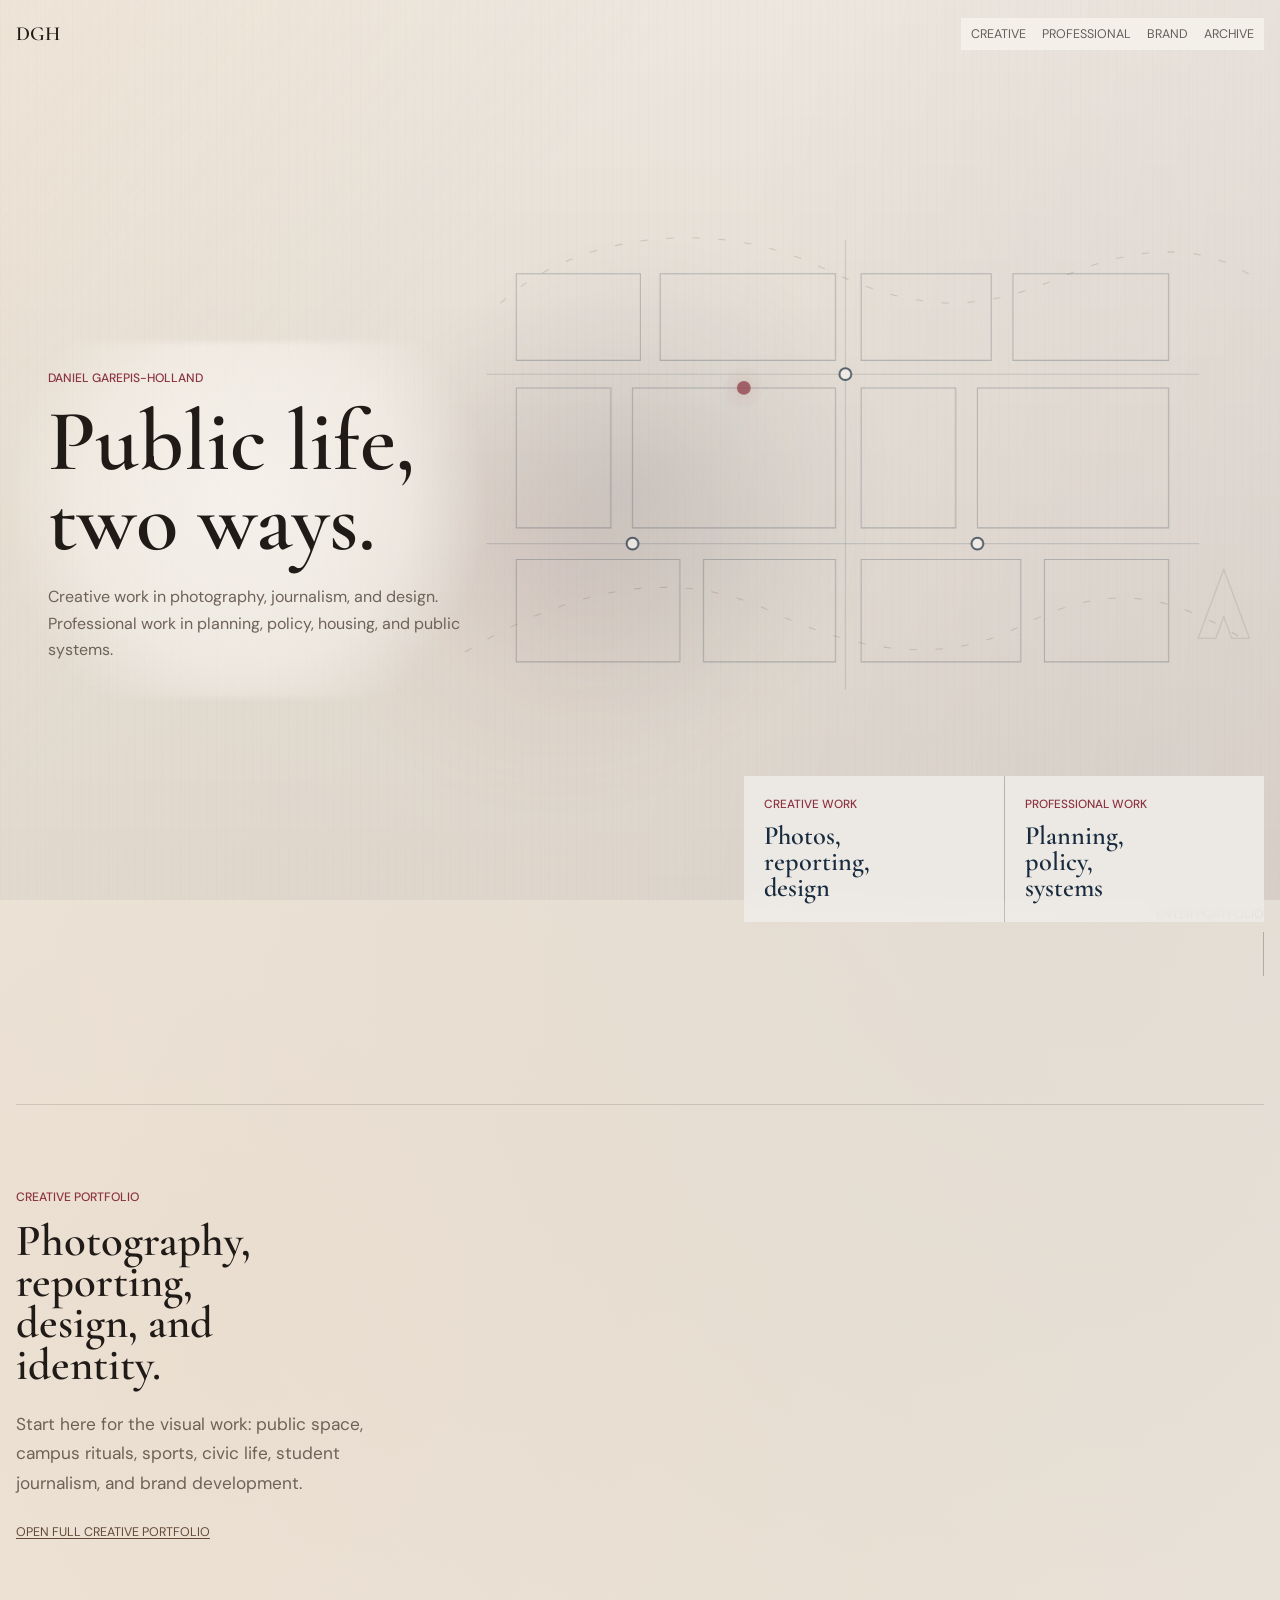
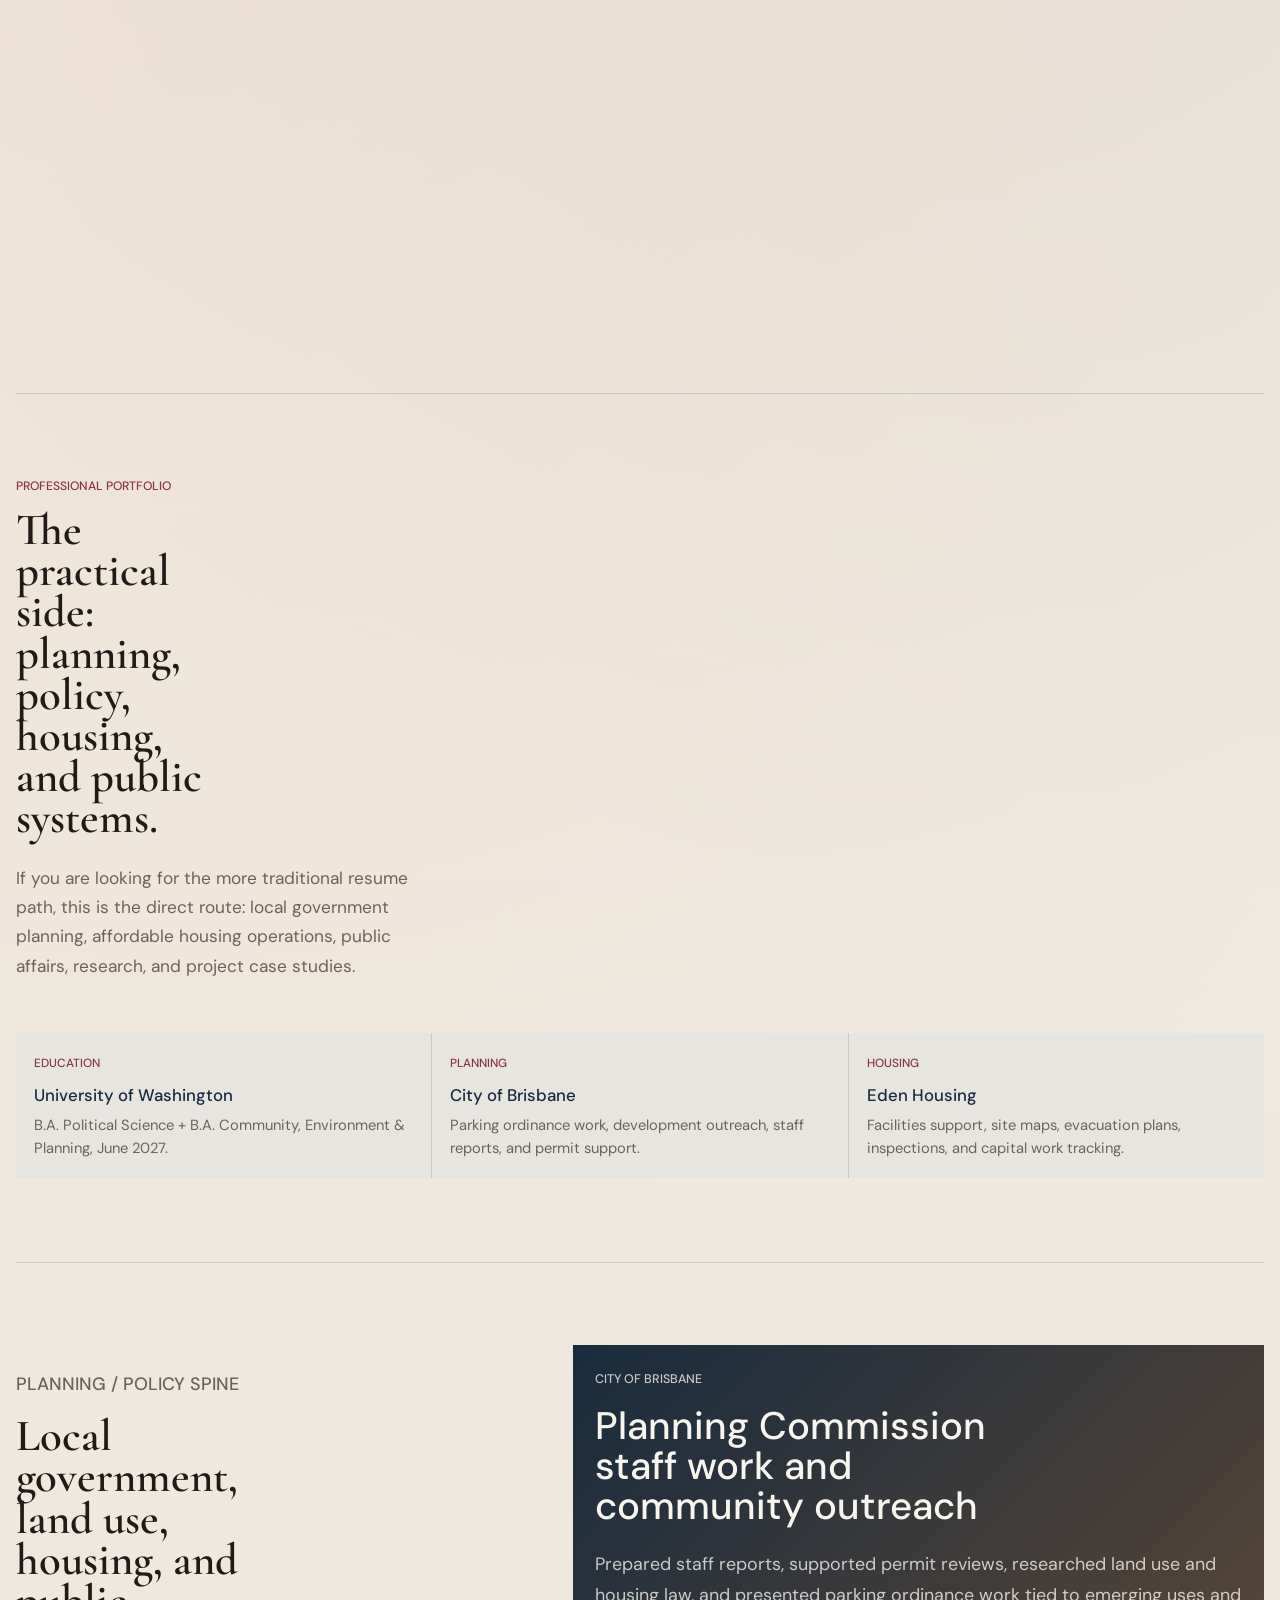
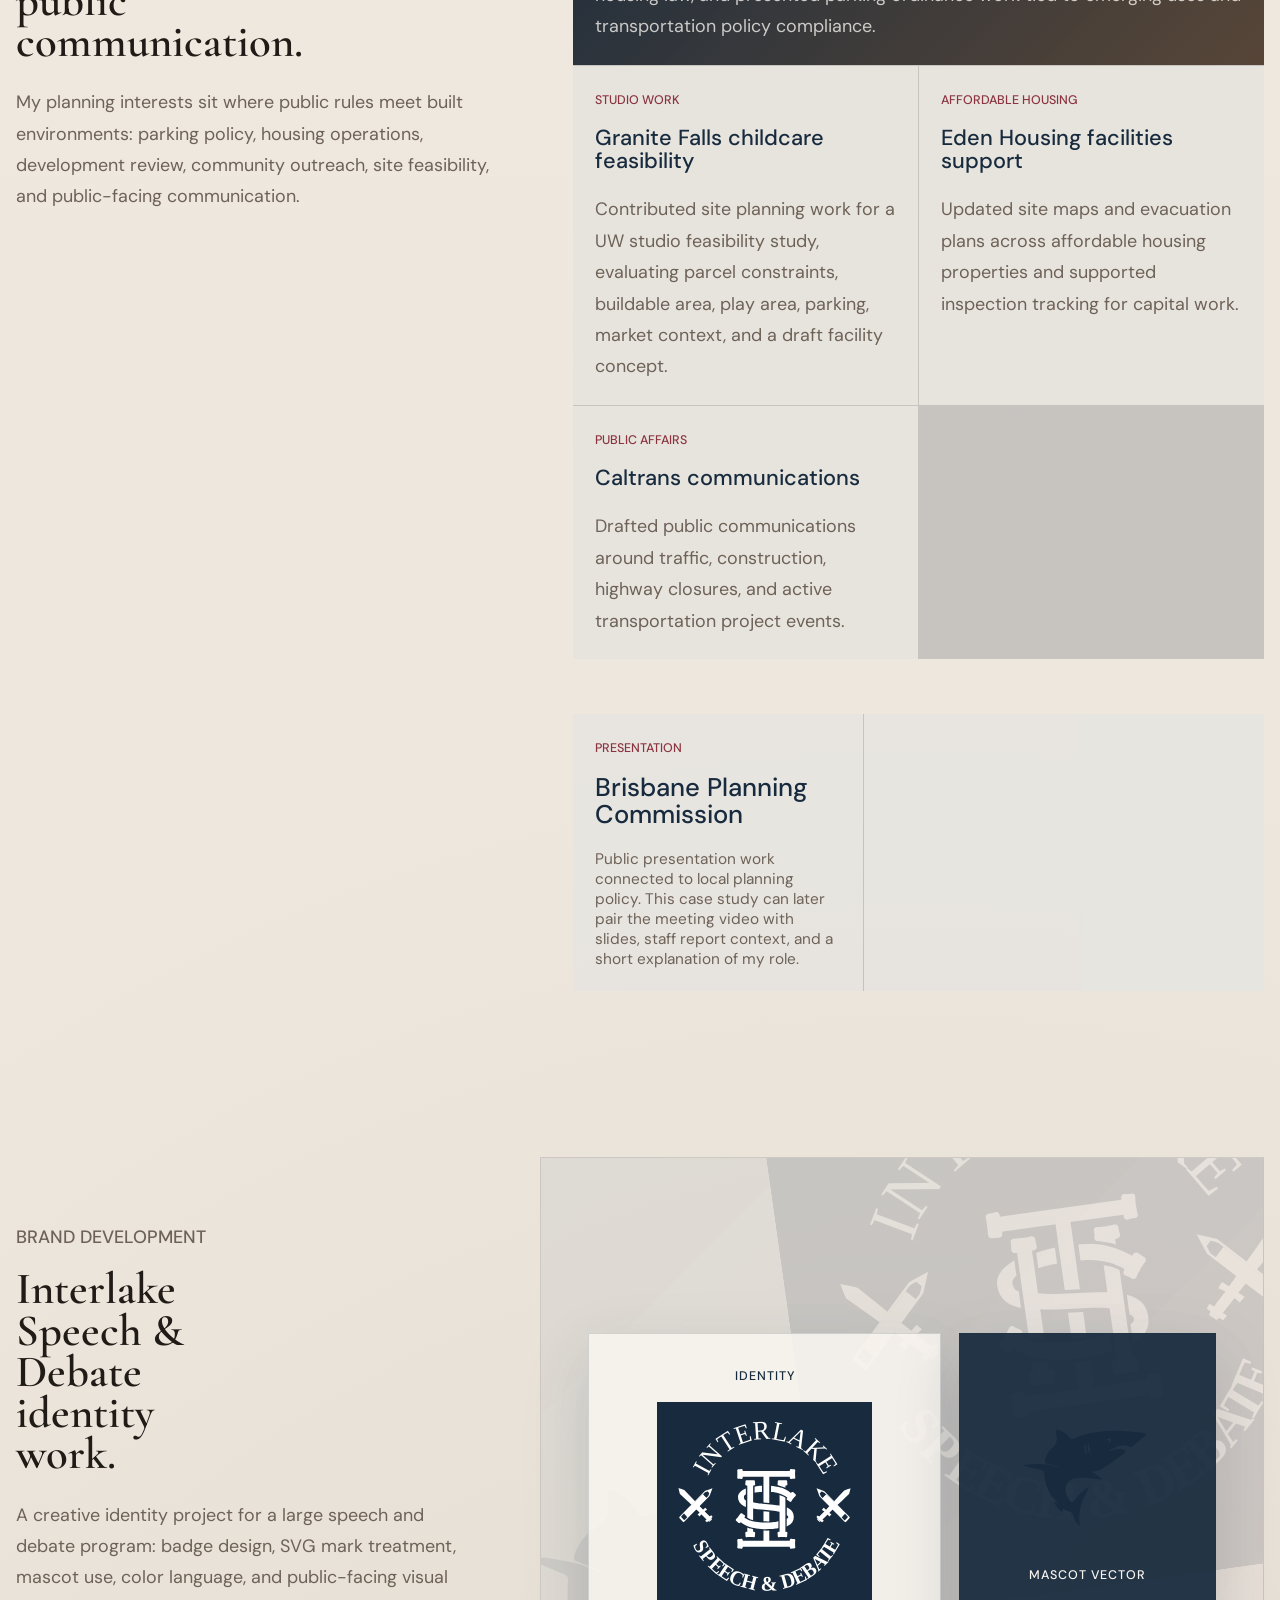
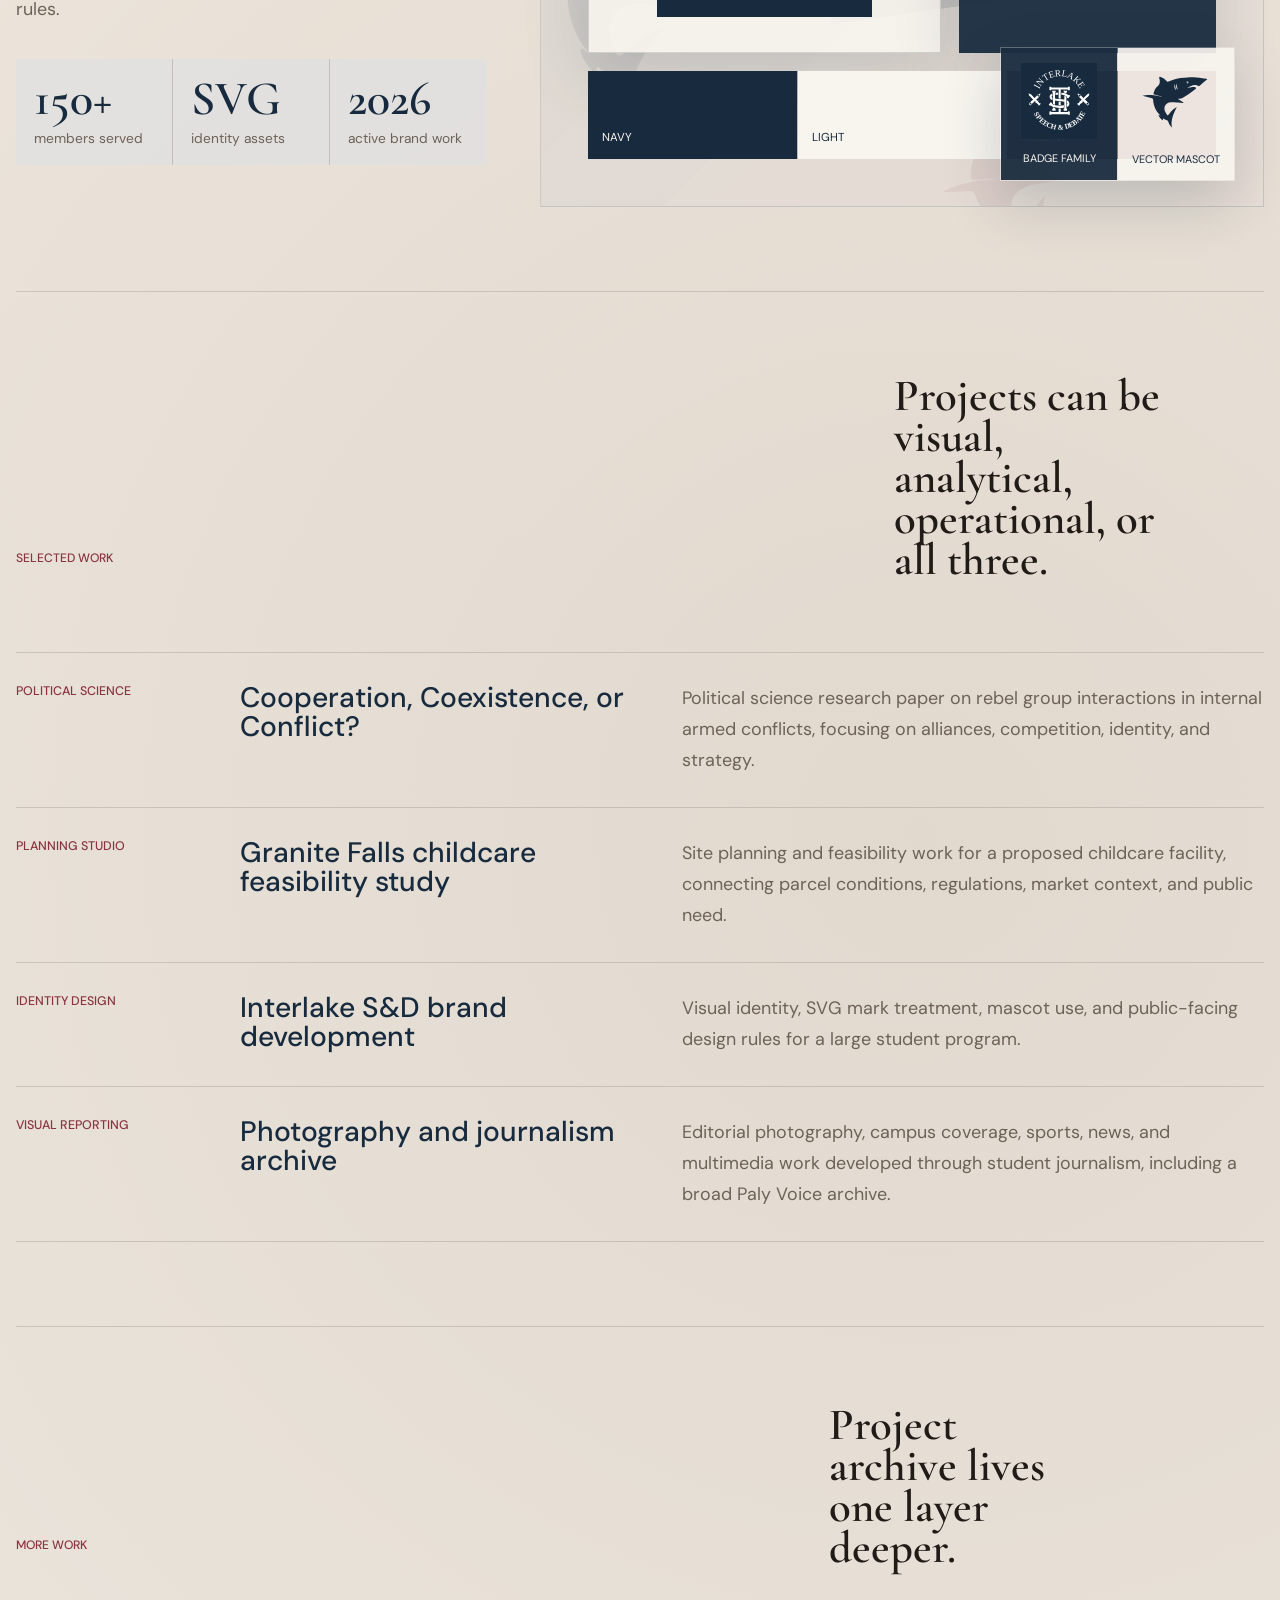
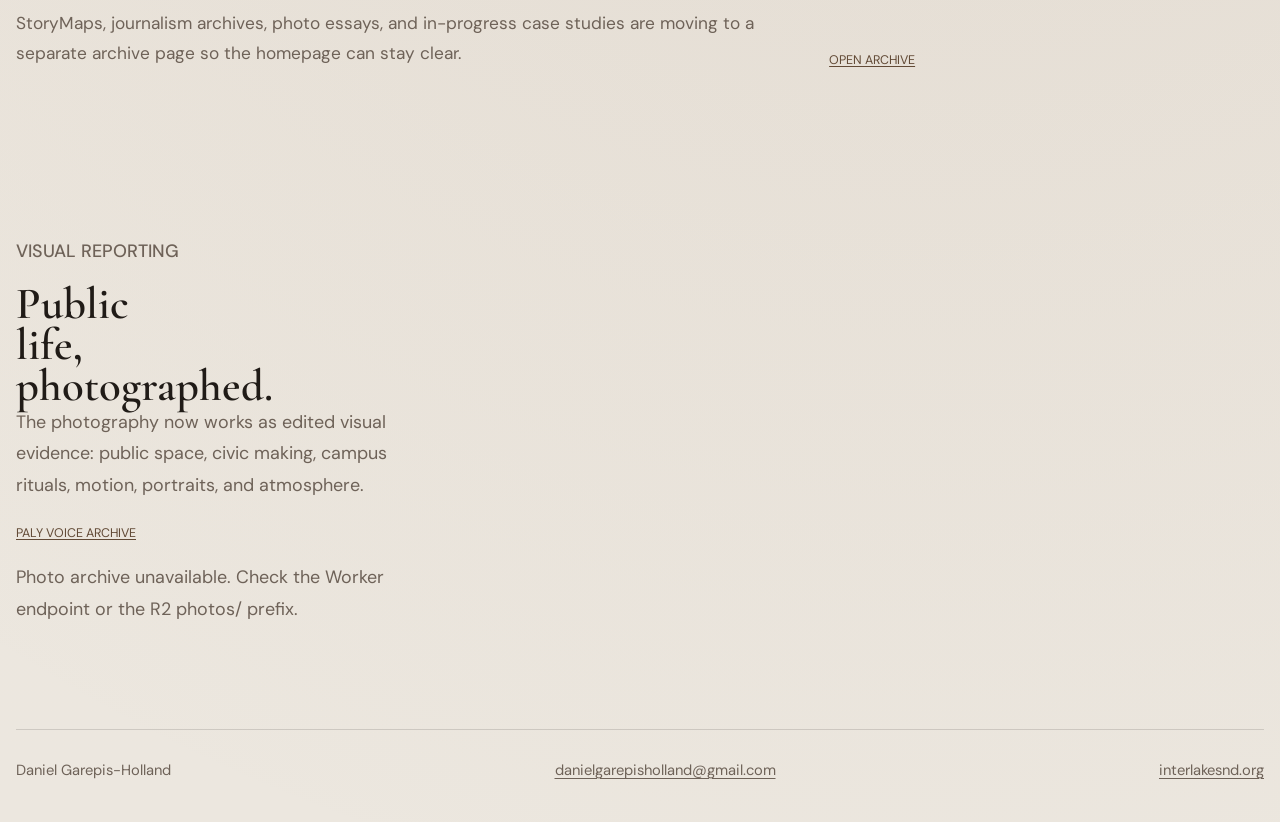
==== commit 81061936: "Add Brisbane Planning Commission presentation" ====
--- a/index.html
+++ b/index.html
@@ -175,6 +175,27 @@
             </p>
           </article>
         </div>
+
+        <article class="planning-video reveal" aria-labelledby="brisbane-pc-title">
+          <div class="planning-video-copy">
+            <span>Presentation</span>
+            <h3 id="brisbane-pc-title">Brisbane Planning Commission</h3>
+            <p>
+              Public presentation work connected to local planning policy. This
+              case study can later pair the meeting video with slides, staff
+              report context, and a short explanation of my role.
+            </p>
+          </div>
+          <div class="video-frame">
+            <iframe
+              src="https://www.youtube-nocookie.com/embed/yjwUHpi22As?start=377"
+              title="Brisbane Planning Commission presentation"
+              allow="accelerometer; autoplay; clipboard-write; encrypted-media; gyroscope; picture-in-picture; web-share"
+              referrerpolicy="strict-origin-when-cross-origin"
+              allowfullscreen
+            ></iframe>
+          </div>
+        </article>
       </section>
 
       <section class="flagship section-panel" id="brand">
--- a/styles.css
+++ b/styles.css
@@ -1079,6 +1079,66 @@
   margin-top: 22px;
 }
 
+.planning-video {
+  grid-column: 2;
+  display: grid;
+  grid-template-columns: minmax(190px, 0.42fr) minmax(0, 0.58fr);
+  gap: 1px;
+  margin-top: 1px;
+  background: rgba(24, 43, 62, 0.18);
+}
+
+.planning-video-copy,
+.video-frame {
+  background: rgba(248, 245, 239, 0.68);
+}
+
+.planning-video-copy {
+  padding: 22px;
+}
+
+.planning-video-copy span {
+  color: var(--red);
+  font-size: 0.78rem;
+  font-weight: 500;
+  text-transform: uppercase;
+}
+
+.planning-video-copy h3 {
+  max-width: 13ch;
+  margin-top: 18px;
+  color: var(--navy);
+  font-size: clamp(1.35rem, 2vw, 2rem);
+  font-weight: 500;
+  line-height: 1.05;
+}
+
+.planning-video-copy p {
+  margin-top: 20px;
+  color: var(--muted);
+  font-size: 0.96rem;
+}
+
+.video-frame {
+  position: relative;
+  min-height: 260px;
+  overflow: hidden;
+}
+
+.video-frame::before {
+  content: "";
+  display: block;
+  aspect-ratio: 16 / 9;
+}
+
+.video-frame iframe {
+  position: absolute;
+  inset: 0;
+  width: 100%;
+  height: 100%;
+  border: 0;
+}
+
 .flagship {
   display: grid;
   grid-template-columns: minmax(320px, 0.78fr) minmax(0, 1.2fr);
@@ -2358,6 +2418,10 @@
     grid-column: auto;
   }
 
+  .planning-video {
+    grid-column: auto;
+  }
+
   .hero-copy {
     grid-column: 1;
     grid-row: 1;
@@ -2544,8 +2608,13 @@
   .photo-strip,
   .slot-grid,
   .thread-list,
-  .visual-stories {
+  .visual-stories,
+  .planning-video {
     grid-template-columns: 1fr;
+  }
+
+  .video-frame {
+    min-height: auto;
   }
 
   .visual-story {
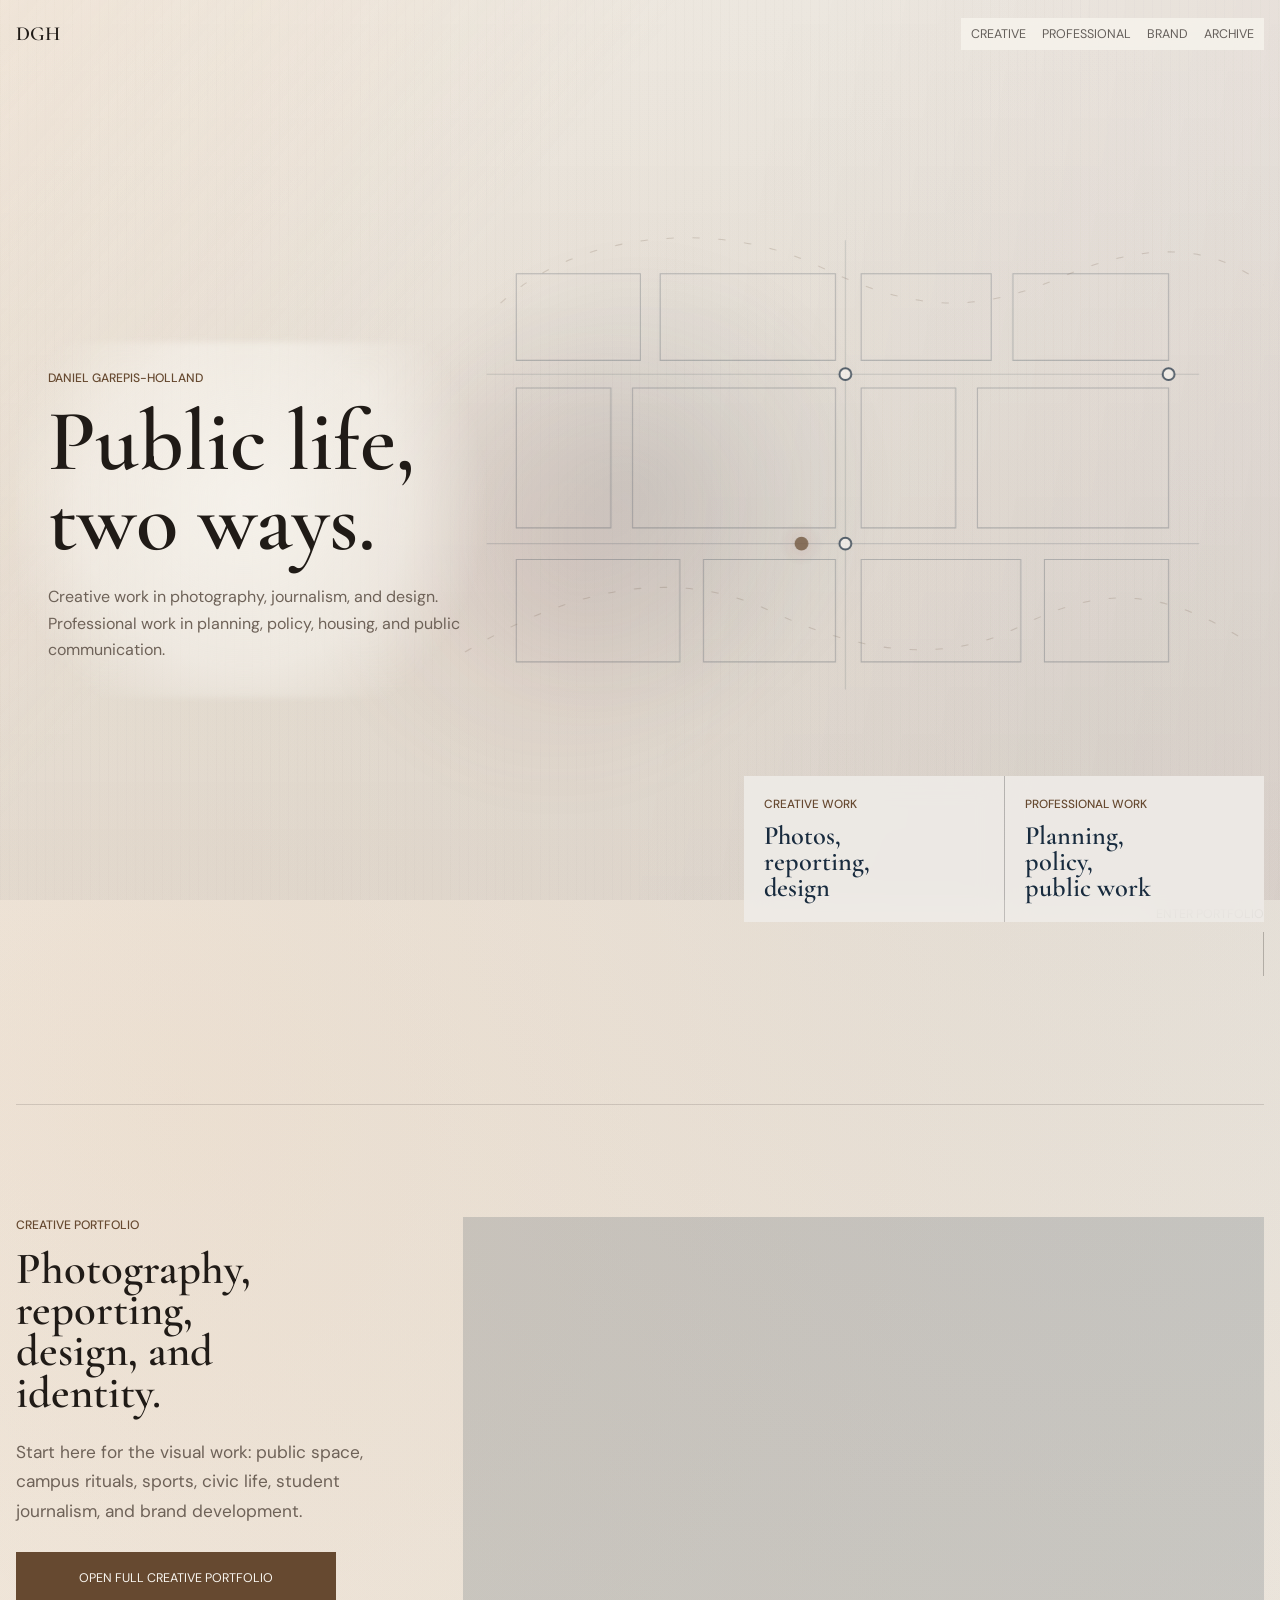
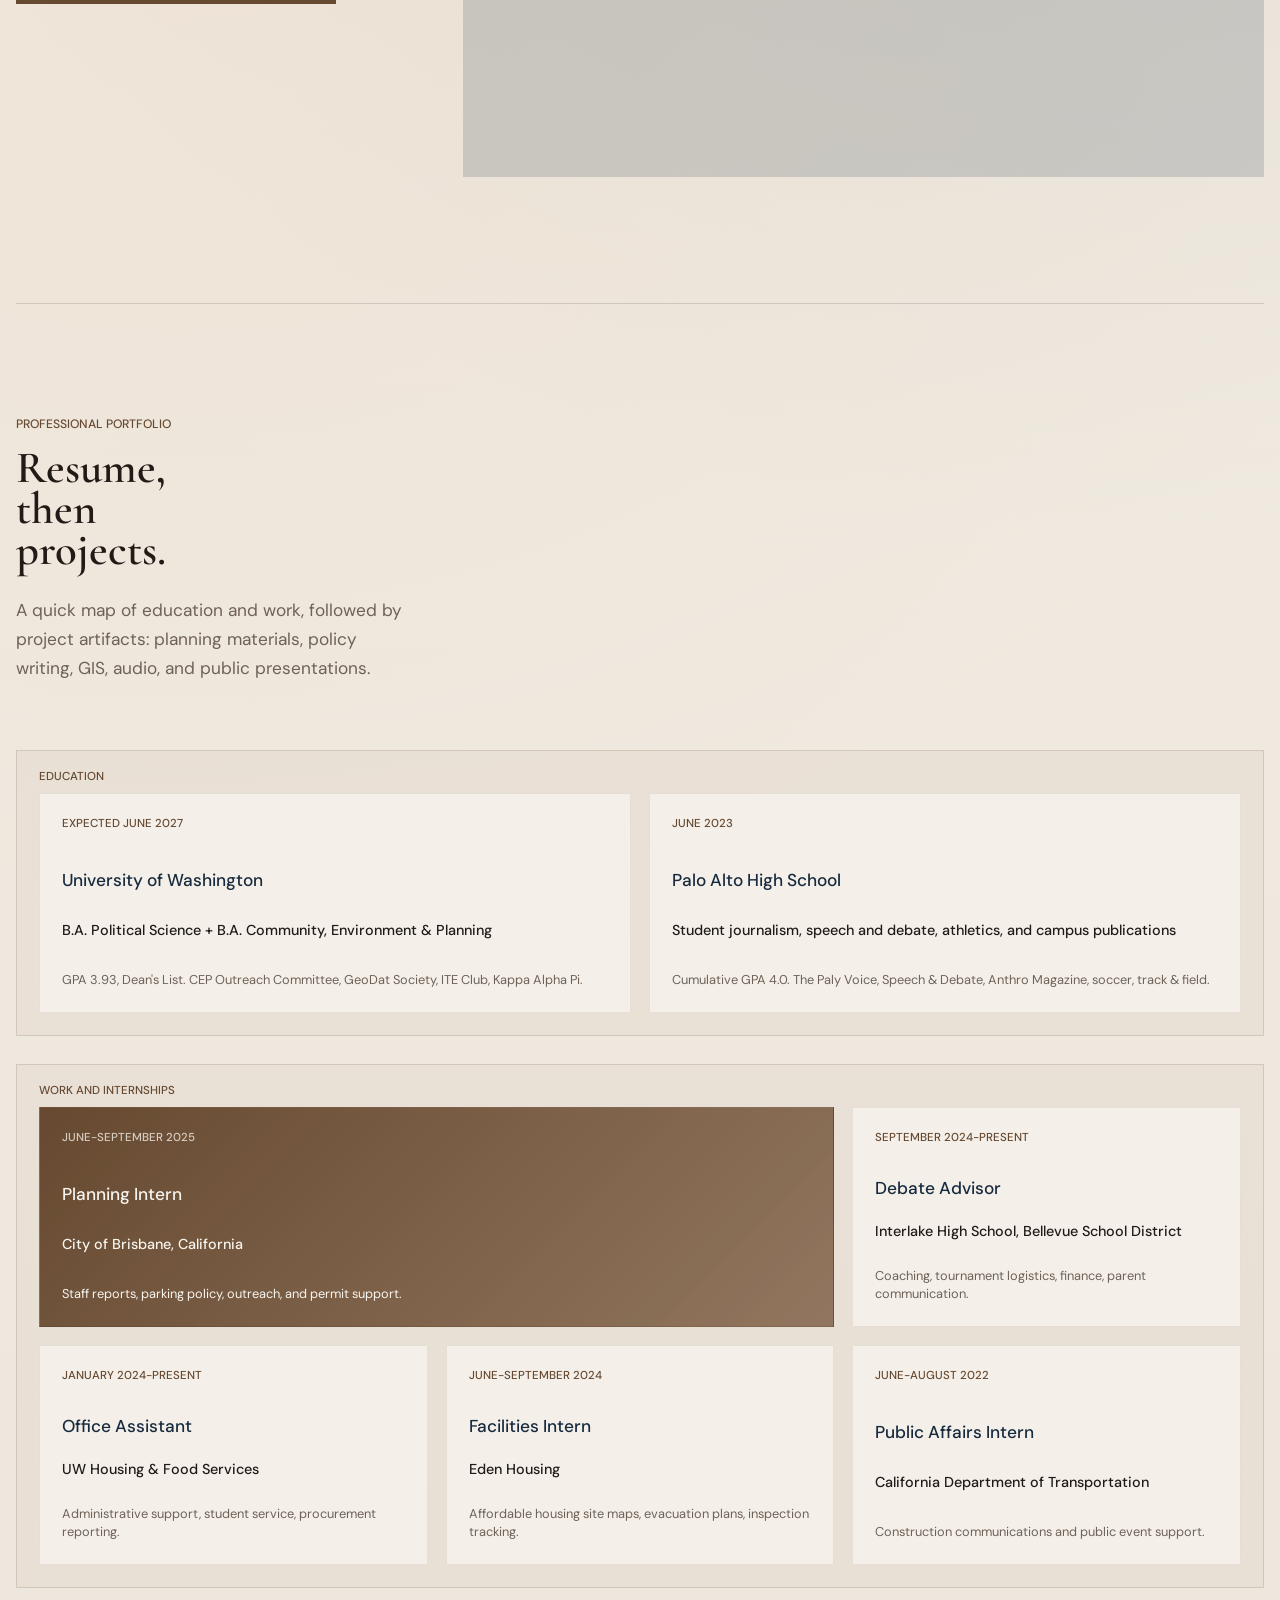
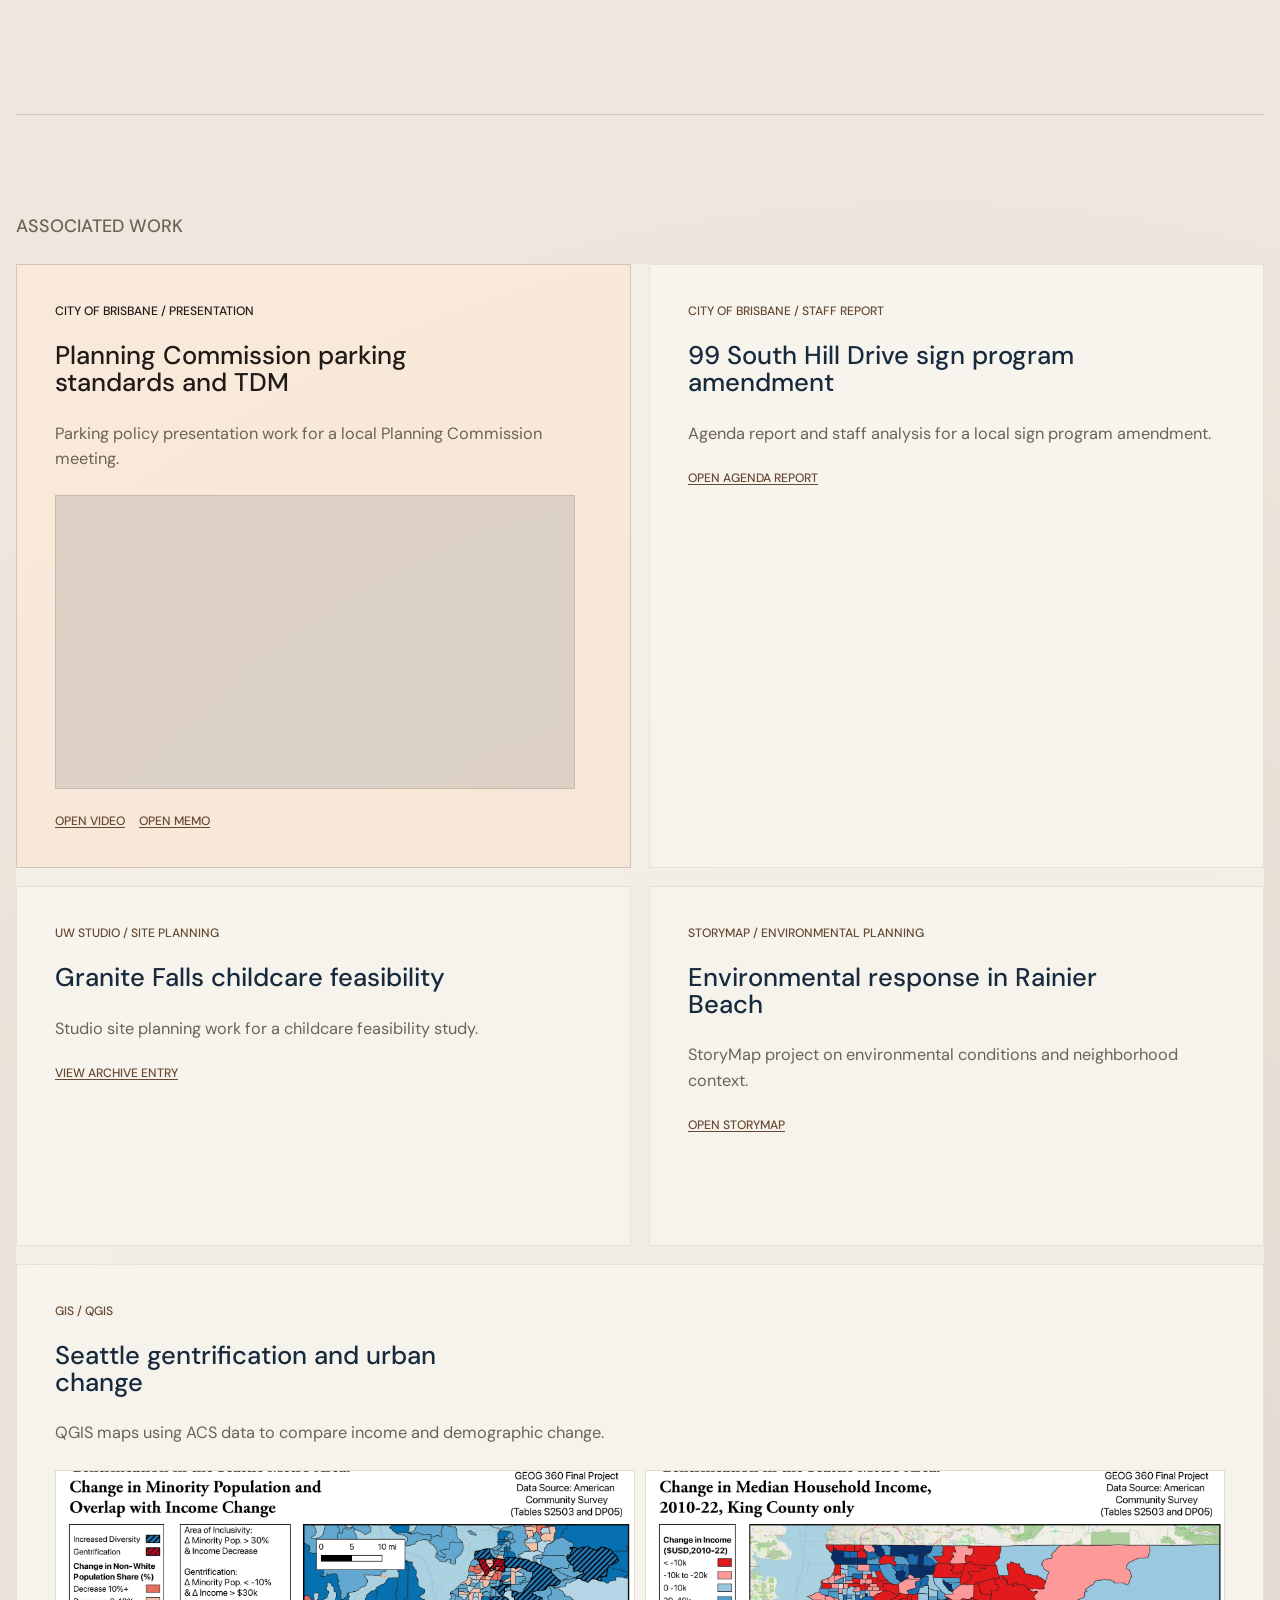
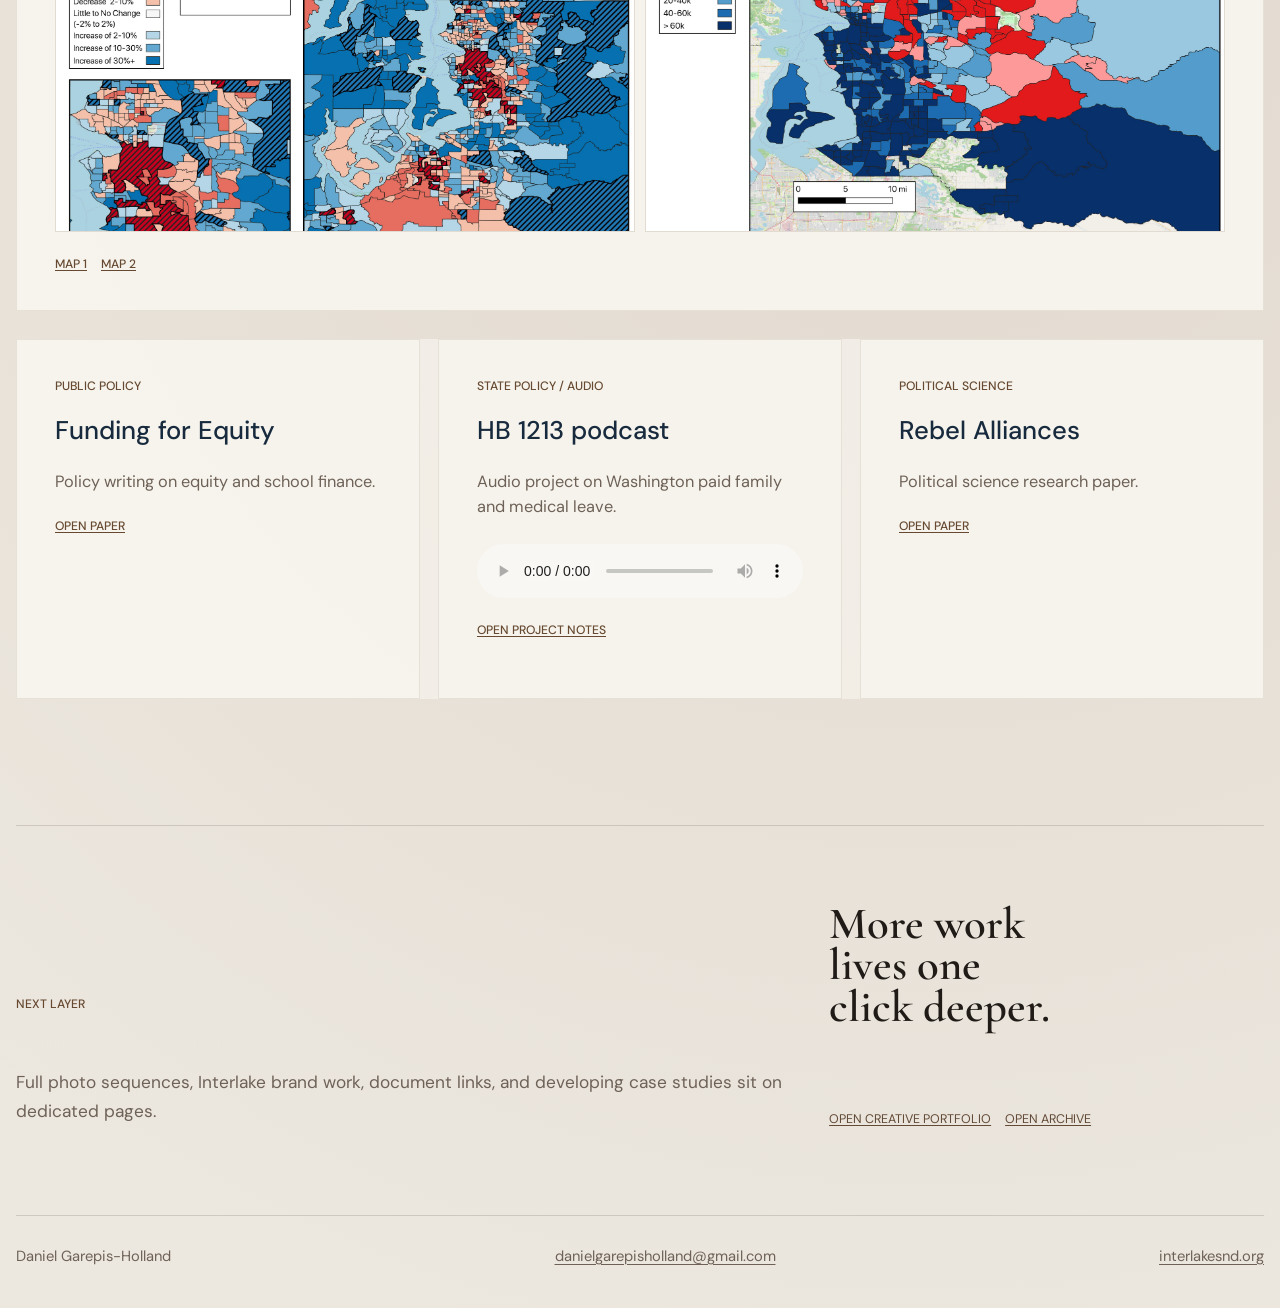
==== commit 35651a25: "Update portfolio layout and archive" ====
--- a/index.html
+++ b/index.html
@@ -9,8 +9,8 @@
       content="Portfolio for Daniel Garepis-Holland, spanning planning, political science, visual identity, photography, and journalism."
     />
     <link rel="icon" href="data:image/svg+xml,%3Csvg xmlns='http://www.w3.org/2000/svg' viewBox='0 0 64 64'%3E%3Crect width='64' height='64' fill='%23f6f2ed'/%3E%3Ctext x='10' y='43' font-family='Georgia' font-size='28' fill='%23182b3e'%3EDG%3C/text%3E%3C/svg%3E" />
-    <link rel="stylesheet" href="./styles.css" />
-    <script type="module" src="./main.js"></script>
+    <link rel="stylesheet" href="./styles.css?v=20260501-archive-contact-sheet" />
+    <script type="module" src="./main.js?v=20260501-archive-contact-sheet"></script>
   </head>
   <body>
     <div class="scroll-meter" aria-hidden="true"></div>
@@ -20,7 +20,7 @@
       <nav class="site-nav" aria-label="Primary">
         <a href="./creative.html">Creative</a>
         <a href="#professional">Professional</a>
-        <a href="#brand">Brand</a>
+        <a href="./creative.html#brand">Brand</a>
         <a href="./archive.html">Archive</a>
       </nav>
     </header>
@@ -32,7 +32,7 @@
           <h1>Public life, two ways.</h1>
           <p>
             Creative work in photography, journalism, and design. Professional
-            work in planning, policy, housing, and public systems.
+            work in planning, policy, housing, and public communication.
           </p>
         </div>
 
@@ -55,18 +55,28 @@
             <path class="street-line street-a" d="M82 228H805" />
             <path class="street-line street-b" d="M82 400H805" />
             <path class="street-line street-c" d="M446 92V548" />
-            <path id="main-route" class="route-line" d="M112 400H230V242H446V228H580V400H774" />
-            <circle class="route-tracer" r="7">
-              <animateMotion dur="7.5s" repeatCount="indefinite" rotate="auto">
-                <mpath href="#main-route" />
-              </animateMotion>
+            <path id="main-route" class="route-line" d="M112 400H446V228H774" />
+            <circle class="route-tracer" cx="112" cy="400" r="7">
+              <animate
+                attributeName="cx"
+                dur="7.5s"
+                repeatCount="indefinite"
+                values="112;446;446;774"
+                keyTimes="0;0.4;0.6;1"
+              />
+              <animate
+                attributeName="cy"
+                dur="7.5s"
+                repeatCount="indefinite"
+                values="400;400;228;228"
+                keyTimes="0;0.4;0.6;1"
+              />
             </circle>
             <path class="soft-contour contour-a" d="M96 156C178 80 322 72 418 118s156 50 246 12 158-36 218 16" />
             <path class="soft-contour contour-b" d="M60 510c116-70 219-84 309-42s174 56 254 16 139-40 222 10" />
-            <circle class="map-pin pin-a" cx="230" cy="400" r="6" />
+            <circle class="map-pin pin-a" cx="446" cy="400" r="6" />
             <circle class="map-pin pin-b" cx="446" cy="228" r="6" />
-            <circle class="map-pin pin-c" cx="580" cy="400" r="6" />
-            <path class="north-mark" d="M804 496l26-70 26 70h-18l-8-22-8 22z" />
+            <circle class="map-pin pin-c" cx="774" cy="228" r="6" />
           </svg>
         </div>
 
@@ -77,7 +87,7 @@
           </a>
           <a class="portfolio-door professional-door" href="#professional">
             <span>Professional work</span>
-            <strong>Planning, policy, systems</strong>
+            <strong>Planning, policy, public work</strong>
           </a>
         </div>
 
@@ -94,7 +104,7 @@
             Start here for the visual work: public space, campus rituals, sports,
             civic life, student journalism, and brand development.
           </p>
-          <a href="./creative.html">Open full creative portfolio</a>
+          <a class="portfolio-cta" href="./creative.html">Open full creative portfolio</a>
         </div>
         <div class="creative-stage reveal" id="creative-stage" aria-live="polite"></div>
       </section>
@@ -102,223 +112,174 @@
       <section class="professional-bridge section-panel" id="professional">
         <div class="professional-copy reveal">
           <p class="small-label">Professional portfolio</p>
-          <h2>The practical side: planning, policy, housing, and public systems.</h2>
-          <p>
-            If you are looking for the more traditional resume path, this is the
-            direct route: local government planning, affordable housing operations,
-            public affairs, research, and project case studies.
-          </p>
-        </div>
-        <div class="profile-facts reveal" aria-label="Profile summary">
-          <article>
-            <span>Education</span>
-            <strong>University of Washington</strong>
-            <p>B.A. Political Science + B.A. Community, Environment & Planning, June 2027.</p>
-          </article>
-          <article>
-            <span>Planning</span>
-            <strong>City of Brisbane</strong>
-            <p>Parking ordinance work, development outreach, staff reports, and permit support.</p>
-          </article>
-          <article>
-            <span>Housing</span>
-            <strong>Eden Housing</strong>
-            <p>Facilities support, site maps, evacuation plans, inspections, and capital work tracking.</p>
-          </article>
+          <h2>Resume, then projects.</h2>
+          <p>
+            A quick map of education and work, followed by project artifacts:
+            planning materials, policy writing, GIS, audio, and public presentations.
+          </p>
+        </div>
+        <div class="resume-map reveal" aria-label="Graphical resume">
+          <div class="resume-lane resume-education-lane" data-lane="Education">
+            <article class="resume-node education-node">
+              <span>Expected June 2027</span>
+              <h3>University of Washington</h3>
+              <p>B.A. Political Science + B.A. Community, Environment & Planning</p>
+              <strong>GPA 3.93, Dean's List. CEP Outreach Committee, GeoDat Society, ITE Club, Kappa Alpha Pi.</strong>
+            </article>
+            <article class="resume-node education-node">
+              <span>June 2023</span>
+              <h3>Palo Alto High School</h3>
+              <p>Student journalism, speech and debate, athletics, and campus publications</p>
+              <strong>Cumulative GPA 4.0. The Paly Voice, Speech & Debate, Anthro Magazine, soccer, track & field.</strong>
+            </article>
+          </div>
+
+          <div class="resume-lane resume-work-lane" data-lane="Work and internships">
+            <article class="resume-node resume-node-feature">
+              <span>June-September 2025</span>
+              <h3>Planning Intern</h3>
+              <p>City of Brisbane, California</p>
+              <strong>Staff reports, parking policy, outreach, and permit support.</strong>
+            </article>
+            <article class="resume-node">
+              <span>September 2024-Present</span>
+              <h3>Debate Advisor</h3>
+              <p>Interlake High School, Bellevue School District</p>
+              <strong>Coaching, tournament logistics, finance, parent communication.</strong>
+            </article>
+            <article class="resume-node">
+              <span>January 2024-Present</span>
+              <h3>Office Assistant</h3>
+              <p>UW Housing & Food Services</p>
+              <strong>Administrative support, student service, procurement reporting.</strong>
+            </article>
+            <article class="resume-node">
+              <span>June-September 2024</span>
+              <h3>Facilities Intern</h3>
+              <p>Eden Housing</p>
+              <strong>Affordable housing site maps, evacuation plans, inspection tracking.</strong>
+            </article>
+            <article class="resume-node">
+              <span>June-August 2022</span>
+              <h3>Public Affairs Intern</h3>
+              <p>California Department of Transportation</p>
+              <strong>Construction communications and public event support.</strong>
+            </article>
+          </div>
         </div>
       </section>
 
       <section class="planning-feature section-panel" id="planning">
         <div class="planning-copy reveal">
-          <p class="small-label">Planning / policy spine</p>
-          <h2>Local government, land use, housing, and public communication.</h2>
-          <p>
-            My planning interests sit where public rules meet built environments:
-            parking policy, housing operations, development review, community outreach,
-            site feasibility, and public-facing communication.
-          </p>
-        </div>
-
-        <div class="planning-grid reveal">
-          <article class="planning-card primary">
-            <span>City of Brisbane</span>
-            <h3>Planning Commission staff work and community outreach</h3>
-            <p>
-              Prepared staff reports, supported permit reviews, researched land use and
-              housing law, and presented parking ordinance work tied to emerging uses
-              and transportation policy compliance.
-            </p>
+          <p class="small-label">Associated work</p>
+        </div>
+
+        <div class="project-groups reveal">
+          <article class="project-group project-group-feature">
+            <div class="project-card-grid">
+              <article class="project-card project-card-primary">
+                <span>City of Brisbane / presentation</span>
+                <h4>Planning Commission parking standards and TDM</h4>
+                <p>
+                  Parking policy presentation work for a local Planning Commission meeting.
+                </p>
+                <div class="project-video-inline" id="brisbane-video" aria-labelledby="brisbane-pc-title">
+                  <iframe
+                    src="https://www.youtube-nocookie.com/embed/yjwUHpi22As?start=377"
+                    title="Brisbane Planning Commission presentation"
+                    allow="accelerometer; autoplay; clipboard-write; encrypted-media; gyroscope; picture-in-picture; web-share"
+                    referrerpolicy="strict-origin-when-cross-origin"
+                    allowfullscreen
+                  ></iframe>
+                </div>
+                <div class="project-actions">
+                  <a href="https://www.youtube.com/watch?v=yjwUHpi22As&t=377s">Open video</a>
+                  <a href="./archive.html#documents">Open memo</a>
+                </div>
+              </article>
+              <article class="project-card">
+                <span>City of Brisbane / staff report</span>
+                <h4>99 South Hill Drive sign program amendment</h4>
+                <p>
+                  Agenda report and staff analysis for a local sign program amendment.
+                </p>
+                <a href="./archive.html#documents">Open agenda report</a>
+              </article>
+              <article class="project-card">
+                <span>UW studio / site planning</span>
+                <h4>Granite Falls childcare feasibility</h4>
+                <p>
+                  Studio site planning work for a childcare feasibility study.
+                </p>
+                <a href="./archive.html">View archive entry</a>
+              </article>
+              <article class="project-card">
+                <span>StoryMap / environmental planning</span>
+                <h4>Environmental response in Rainier Beach</h4>
+                <p>
+                  StoryMap project on environmental conditions and neighborhood context.
+                </p>
+                <a href="https://storymaps.arcgis.com/stories/e4d56ad3669442dd81b327d00836941e">Open StoryMap</a>
+              </article>
+              <article class="project-card project-card-media">
+                <span>GIS / QGIS</span>
+                <h4>Seattle gentrification and urban change</h4>
+                <p>
+                  QGIS maps using ACS data to compare income and demographic change.
+                </p>
+                <div class="project-image-pair" aria-label="QGIS map previews">
+                  <img src="./assets/documents/gis-seattle-urban-change-1.jpeg" alt="QGIS map of Seattle urban change" loading="lazy" />
+                  <img src="./assets/documents/gis-seattle-urban-change-2.jpeg" alt="Second QGIS map of Seattle urban change" loading="lazy" />
+                </div>
+                <div class="project-actions">
+                  <a href="./archive.html#documents">Map 1</a>
+                  <a href="./archive.html#documents">Map 2</a>
+                </div>
+              </article>
+            </div>
           </article>
-          <article class="planning-card">
-            <span>Studio work</span>
-            <h3>Granite Falls childcare feasibility</h3>
-            <p>
-              Contributed site planning work for a UW studio feasibility study,
-              evaluating parcel constraints, buildable area, play area, parking,
-              market context, and a draft facility concept.
-            </p>
-          </article>
-          <article class="planning-card">
-            <span>Affordable housing</span>
-            <h3>Eden Housing facilities support</h3>
-            <p>
-              Updated site maps and evacuation plans across affordable housing
-              properties and supported inspection tracking for capital work.
-            </p>
-          </article>
-          <article class="planning-card">
-            <span>Public affairs</span>
-            <h3>Caltrans communications</h3>
-            <p>
-              Drafted public communications around traffic, construction, highway
-              closures, and active transportation project events.
-            </p>
-          </article>
-        </div>
-
-        <article class="planning-video reveal" aria-labelledby="brisbane-pc-title">
-          <div class="planning-video-copy">
-            <span>Presentation</span>
-            <h3 id="brisbane-pc-title">Brisbane Planning Commission</h3>
-            <p>
-              Public presentation work connected to local planning policy. This
-              case study can later pair the meeting video with slides, staff
-              report context, and a short explanation of my role.
-            </p>
-          </div>
-          <div class="video-frame">
-            <iframe
-              src="https://www.youtube-nocookie.com/embed/yjwUHpi22As?start=377"
-              title="Brisbane Planning Commission presentation"
-              allow="accelerometer; autoplay; clipboard-write; encrypted-media; gyroscope; picture-in-picture; web-share"
-              referrerpolicy="strict-origin-when-cross-origin"
-              allowfullscreen
-            ></iframe>
-          </div>
-        </article>
-      </section>
-
-      <section class="flagship section-panel" id="brand">
-        <div class="flagship-copy reveal">
-          <p class="small-label">Brand development</p>
-          <h2>Interlake Speech & Debate identity work.</h2>
-          <p>
-            A creative identity project for a large speech and debate program:
-            badge design, SVG mark treatment, mascot use, color language, and
-            public-facing visual rules.
-          </p>
-          <div class="stat-row" aria-label="Project facts">
-            <div><strong>150+</strong><span>members served</span></div>
-            <div><strong>SVG</strong><span>identity assets</span></div>
-            <div><strong>2026</strong><span>active brand work</span></div>
-          </div>
-        </div>
-
-        <div class="brand-development-board reveal">
-          <div class="identity-layer" aria-hidden="true">
-            <img
-              class="identity-badge"
-              src="./assets/interlake-badge.svg"
-              alt=""
-            />
-            <span class="shark-watermark shark-a"></span>
-            <span class="shark-watermark shark-b"></span>
-          </div>
-          <div class="brand-spec-card brand-spec-primary">
-            <span>Identity</span>
-            <img src="./assets/interlake-badge.svg" alt="Interlake Speech and Debate badge" />
-          </div>
-          <div class="brand-spec-card brand-spec-shark">
-            <span class="shark-mask" aria-hidden="true"></span>
-            <strong>Mascot vector</strong>
-          </div>
-          <div class="brand-color-row" aria-label="Interlake brand color studies">
-            <span style="--swatch: #182b3e">Navy</span>
-            <span style="--swatch: #f8f5ef">Light</span>
-            <span style="--swatch: #8b3440">Accent</span>
-          </div>
-          <div class="brand-marks" aria-label="Integrated Interlake visual identity">
-            <div class="brand-token badge-token">
-              <img
-                src="./assets/interlake-badge.svg"
-                alt="Interlake Speech and Debate badge"
-              />
-              <span>Badge family</span>
+
+          <article class="project-group">
+            <div class="project-card-grid compact">
+              <article class="project-card">
+                <span>Public policy</span>
+                <h4>Funding for Equity</h4>
+                <p>Policy writing on equity and school finance.</p>
+                <a href="./archive.html#documents">Open paper</a>
+              </article>
+              <article class="project-card">
+                <span>State policy / audio</span>
+                <h4>HB 1213 podcast</h4>
+                <p>Audio project on Washington paid family and medical leave.</p>
+                <audio class="project-audio" controls preload="metadata">
+                  <source src="./assets/documents/hb1213-paid-family-leave-podcast.mp3" type="audio/mpeg" />
+                </audio>
+                <a href="./archive.html#documents">Open project notes</a>
+              </article>
+              <article class="project-card">
+                <span>Political science</span>
+                <h4>Rebel Alliances</h4>
+                <p>Political science research paper.</p>
+                <a href="./archive.html#documents">Open paper</a>
+              </article>
             </div>
-            <div class="brand-token shark-token">
-              <span class="shark-mask" aria-hidden="true"></span>
-              <span>Vector mascot</span>
-            </div>
-          </div>
-        </div>
-      </section>
-
-      <section class="work-index section-panel" id="work">
-        <div class="section-intro reveal">
-          <p class="small-label">Selected work</p>
-          <h2>Projects can be visual, analytical, operational, or all three.</h2>
-        </div>
-
-        <div class="work-list">
-          <article class="work-item reveal">
-            <span>Political science</span>
-            <h3>Cooperation, Coexistence, or Conflict?</h3>
-            <p>
-              Political science research paper on rebel group interactions in internal
-              armed conflicts, focusing on alliances, competition, identity, and strategy.
-            </p>
-          </article>
-          <article class="work-item reveal">
-            <span>Planning studio</span>
-            <h3>Granite Falls childcare feasibility study</h3>
-            <p>
-              Site planning and feasibility work for a proposed childcare facility,
-              connecting parcel conditions, regulations, market context, and public need.
-            </p>
-          </article>
-          <article class="work-item reveal">
-            <span>Identity design</span>
-            <h3>Interlake S&D brand development</h3>
-            <p>
-              Visual identity, SVG mark treatment, mascot use, and public-facing
-              design rules for a large student program.
-            </p>
-          </article>
-          <article class="work-item reveal">
-            <span>Visual reporting</span>
-            <h3>Photography and journalism archive</h3>
-            <p>
-              Editorial photography, campus coverage, sports, news, and multimedia work
-              developed through student journalism, including a broad Paly Voice archive.
-            </p>
           </article>
         </div>
       </section>
 
       <section class="archive-teaser section-panel">
         <div class="archive-teaser-copy reveal">
-          <p class="small-label">More work</p>
-          <h2>Project archive lives one layer deeper.</h2>
-          <p>
-            StoryMaps, journalism archives, photo essays, and in-progress case studies
-            are moving to a separate archive page so the homepage can stay clear.
-          </p>
-          <a href="./archive.html">Open archive</a>
-        </div>
-      </section>
-
-      <section class="visual-band section-panel" id="visual">
-        <div class="visual-copy reveal">
-          <p class="small-label">Visual reporting</p>
-          <h2>Public life, photographed.</h2>
-          <p>
-            The photography now works as edited visual evidence: public space,
-            civic making, campus rituals, motion, portraits, and atmosphere.
-          </p>
-          <a href="https://palyvoice.com/staff_name/daniel-garepis-holland/">Paly Voice archive</a>
-          <p id="gallery-status">Loading photo archive...</p>
-        </div>
-        <div class="visual-stories" id="visual-stories" aria-live="polite"></div>
+          <p class="small-label">Next layer</p>
+          <h2>More work lives one click deeper.</h2>
+          <p>
+            Full photo sequences, Interlake brand work, document links, and
+            developing case studies sit on dedicated pages.
+          </p>
+          <div class="teaser-actions">
+            <a href="./creative.html">Open creative portfolio</a>
+            <a href="./archive.html">Open archive</a>
+          </div>
+        </div>
       </section>
     </main>
 
--- a/styles.css
+++ b/styles.css
@@ -38,7 +38,7 @@
   --peach: #e7c4a3;
   --brown: #624a36;
   --navy: #182b3e;
-  --red: #8b3440;
+  --red: #664930;
   --ink: #201b17;
   --muted: #6e6258;
   --line: rgba(32, 27, 23, 0.14);
@@ -245,8 +245,7 @@
 .parcel-field rect,
 .street-line,
 .route-line,
-.soft-contour,
-.north-mark {
+.soft-contour {
   fill: none;
   stroke: currentColor;
   vector-effect: non-scaling-stroke;
@@ -314,11 +313,6 @@
 
 .pin-c {
   animation-delay: 1.6s;
-}
-
-.north-mark {
-  stroke: var(--brown);
-  opacity: 0.2;
 }
 
 .map-nav {
@@ -418,11 +412,6 @@
   top: 61%;
 }
 
-.stop-systems {
-  left: 58%;
-  top: 32%;
-}
-
 .stop-visual {
   right: 2%;
   top: 61%;
@@ -455,7 +444,7 @@
   grid-template-columns: minmax(280px, 0.5fr) minmax(0, 1fr);
   gap: 46px;
   align-items: start;
-  padding: 84px 0;
+  padding: 112px 0 126px;
   border-top: 1px solid var(--line);
 }
 
@@ -463,6 +452,10 @@
 .professional-copy {
   position: sticky;
   top: 110px;
+}
+
+.professional-copy {
+  position: static;
 }
 
 .creative-lead-copy h2,
@@ -491,9 +484,57 @@
   text-underline-offset: 0.18em;
 }
 
+.portfolio-cta {
+  min-width: min(100%, 320px);
+  padding: 18px 20px;
+  color: var(--paper-clean) !important;
+  background: var(--red);
+  text-align: center;
+  text-decoration: none;
+}
+
+.portfolio-cta:hover {
+  background: var(--navy);
+}
+
 .creative-stage {
   position: relative;
   min-height: 720px;
+}
+
+.creative-lead .creative-stage {
+  display: grid;
+  min-height: 560px;
+  grid-template-columns: repeat(2, minmax(0, 1fr));
+  grid-template-rows: repeat(2, minmax(0, 1fr));
+  gap: 1px;
+  background: rgba(24, 43, 62, 0.16);
+}
+
+.creative-lead .stage-photo {
+  position: relative;
+  inset: auto;
+  width: auto;
+  height: auto;
+  min-height: 260px;
+  box-shadow: none;
+}
+
+.creative-lead .stage-photo-1 {
+  grid-row: auto;
+}
+
+.creative-lead .stage-photo-2,
+.creative-lead .stage-photo-3,
+.creative-lead .stage-photo-4 {
+  top: auto;
+  right: auto;
+  bottom: auto;
+  left: auto;
+}
+
+.creative-lead .stage-photo-5 {
+  display: none;
 }
 
 .stage-photo {
@@ -905,41 +946,99 @@
   background: rgba(24, 43, 62, 0.18);
 }
 
-.profile-facts {
+.resume-map {
+  display: grid;
   grid-column: 1 / -1;
-  display: grid;
-  grid-template-columns: repeat(3, minmax(0, 1fr));
-  gap: 1px;
-  margin-top: 6px;
-  background: rgba(24, 43, 62, 0.16);
-}
-
-.profile-facts article {
-  min-height: 134px;
-  padding: 18px;
-  background: rgba(248, 245, 239, 0.64);
-}
-
-.profile-facts span {
+  gap: 28px;
+  margin-top: 20px;
+}
+
+.resume-lane {
+  position: relative;
+  display: grid;
+  gap: 18px;
+  padding: 42px 22px 22px;
+  background: rgba(204, 190, 177, 0.18);
+  border: 1px solid rgba(102, 73, 48, 0.16);
+}
+
+.resume-lane::before {
+  position: absolute;
+  left: 22px;
+  top: 18px;
+  content: attr(data-lane);
   color: var(--red);
-  font-size: 0.74rem;
+  font-size: 0.72rem;
   font-weight: 500;
   text-transform: uppercase;
 }
 
-.profile-facts strong {
-  display: block;
-  margin-top: 12px;
+.resume-education-lane {
+  grid-template-columns: repeat(2, minmax(0, 1fr));
+}
+
+.resume-work-lane {
+  grid-template-columns: repeat(3, minmax(0, 1fr));
+}
+
+.resume-node {
+  position: relative;
+  z-index: 1;
+  display: grid;
+  min-height: 220px;
+  align-content: space-between;
+  gap: 14px;
+  padding: 22px;
+  background: rgba(248, 245, 239, 0.78);
+  border: 1px solid rgba(102, 73, 48, 0.1);
+}
+
+.resume-node-feature {
+  grid-column: span 2;
+  background:
+    linear-gradient(135deg, rgba(102, 73, 48, 0.96), rgba(153, 126, 103, 0.86)),
+    var(--red);
+  color: var(--paper-clean);
+}
+
+.resume-node span {
+  color: var(--red);
+  font-size: 0.72rem;
+  font-weight: 500;
+  text-transform: uppercase;
+}
+
+.resume-node-feature span {
+  color: rgba(248, 245, 239, 0.76);
+}
+
+.resume-node h3 {
+  max-width: none;
+  margin-top: 10px;
   color: var(--navy);
-  font-size: 1.05rem;
+  font-size: clamp(1.08rem, 1.25vw, 1.34rem);
   font-weight: 500;
-}
-
-.profile-facts p {
-  margin-top: 8px;
+  line-height: 1.04;
+}
+
+.resume-node p {
+  color: var(--ink);
+  font-size: 0.9rem;
+  font-weight: 500;
+  line-height: 1.35;
+}
+
+.resume-node strong {
   color: var(--muted);
-  font-size: 0.92rem;
-  line-height: 1.55;
+  font-size: 0.8rem;
+  font-weight: 400;
+  line-height: 1.45;
+}
+
+.resume-node.resume-node-feature h3,
+.resume-node.resume-node-feature p,
+.resume-node.resume-node-feature strong {
+  color: var(--paper-clean);
 }
 
 .hero-index span {
@@ -1005,25 +1104,20 @@
 
 .planning-feature {
   display: grid;
-  grid-template-columns: minmax(320px, 0.8fr) minmax(0, 1.1fr);
-  gap: 54px;
+  grid-template-columns: 1fr;
+  gap: 22px;
   align-items: start;
-  padding: 82px 0;
+  padding: 96px 0 126px;
   border-top: 1px solid var(--line);
 }
 
 .planning-copy {
-  position: sticky;
-  top: 112px;
-}
-
-.planning-copy h2 {
-  max-width: 10.8ch;
-}
-
-.planning-copy p {
-  max-width: 560px;
-  margin-top: 24px;
+  position: static;
+  display: block;
+}
+
+.planning-copy .small-label {
+  margin: 0;
 }
 
 .planning-grid {
@@ -1031,6 +1125,152 @@
   grid-template-columns: repeat(2, minmax(0, 1fr));
   gap: 1px;
   background: rgba(24, 43, 62, 0.18);
+}
+
+.project-groups {
+  display: grid;
+  gap: 28px;
+}
+
+.project-group,
+.planning-video {
+  background: rgba(248, 245, 239, 0.66);
+}
+
+.project-group {
+  display: block;
+}
+
+.project-card span,
+.planning-video-copy span {
+  color: var(--red);
+  font-size: 0.76rem;
+  font-weight: 500;
+  text-transform: uppercase;
+}
+
+.project-card-grid {
+  display: grid;
+  grid-template-columns: repeat(2, minmax(0, 1fr));
+  gap: 18px;
+}
+
+.project-card-grid.compact {
+  grid-template-columns: repeat(3, minmax(0, 1fr));
+}
+
+.project-card-grid.compact .project-card {
+  grid-column: span 1;
+}
+
+.project-card {
+  display: grid;
+  min-height: 360px;
+  align-content: start;
+  gap: 24px;
+  padding: 38px;
+  background: rgba(248, 245, 239, 0.72);
+  border: 1px solid rgba(102, 73, 48, 0.11);
+}
+
+.project-card-primary {
+  background: rgba(255, 219, 187, 0.34);
+  border-color: rgba(102, 73, 48, 0.22);
+  color: var(--ink);
+}
+
+.project-card-media {
+  grid-column: 1 / -1;
+}
+
+.project-card h4 {
+  max-width: 24ch;
+  margin: 0;
+  color: var(--navy);
+  font-size: clamp(1.42rem, 2vw, 2.05rem);
+  font-weight: 500;
+  line-height: 1.05;
+}
+
+.project-card-primary h4,
+.project-card-primary p,
+.project-card-primary span {
+  color: inherit;
+}
+
+.project-card p {
+  max-width: 62ch;
+  color: var(--muted);
+  font-size: 1.02rem;
+  line-height: 1.55;
+}
+
+.project-image-pair {
+  display: grid;
+  grid-template-columns: repeat(2, minmax(0, 1fr));
+  gap: 10px;
+  margin-top: auto;
+}
+
+.project-image-pair img {
+  width: 100%;
+  aspect-ratio: 16 / 10;
+  object-fit: cover;
+  border: 1px solid rgba(102, 73, 48, 0.14);
+}
+
+.project-video-inline {
+  position: relative;
+  width: min(100%, 520px);
+  margin-top: auto;
+  overflow: hidden;
+  background: rgba(24, 43, 62, 0.12);
+  border: 1px solid rgba(102, 73, 48, 0.16);
+}
+
+.project-video-inline::before {
+  display: block;
+  aspect-ratio: 16 / 9;
+  content: "";
+}
+
+.project-video-inline iframe {
+  position: absolute;
+  inset: 0;
+  width: 100%;
+  height: 100%;
+  border: 0;
+}
+
+.project-card a,
+.project-actions a {
+  width: max-content;
+  max-width: 100%;
+  margin-top: auto;
+  color: var(--red);
+  font-size: 0.76rem;
+  font-weight: 500;
+  text-transform: uppercase;
+  text-decoration-thickness: 1px;
+  text-underline-offset: 0.18em;
+}
+
+.project-card-primary a {
+  color: var(--red);
+}
+
+.project-actions {
+  display: flex;
+  flex-wrap: wrap;
+  gap: 14px;
+  align-items: center;
+  margin-top: auto;
+}
+
+.project-audio {
+  width: 100%;
+  margin-top: auto;
+  filter: sepia(0.08) saturate(0.72);
 }
 
 .planning-card {
@@ -1080,21 +1320,26 @@
 }
 
 .planning-video {
-  grid-column: 2;
-  display: grid;
-  grid-template-columns: minmax(190px, 0.42fr) minmax(0, 0.58fr);
-  gap: 1px;
-  margin-top: 1px;
-  background: rgba(24, 43, 62, 0.18);
+  display: grid;
+  grid-template-columns: 1fr;
+  gap: 12px;
+  width: min(100%, 900px);
+  justify-self: center;
+  background: transparent;
 }
 
 .planning-video-copy,
 .video-frame {
-  background: rgba(248, 245, 239, 0.68);
+  background: rgba(248, 245, 239, 0.9);
+  border: 1px solid rgba(102, 73, 48, 0.12);
 }
 
 .planning-video-copy {
-  padding: 22px;
+  display: flex;
+  flex-wrap: wrap;
+  gap: 12px 18px;
+  align-items: baseline;
+  padding: 22px 24px;
 }
 
 .planning-video-copy span {
@@ -1105,16 +1350,18 @@
 }
 
 .planning-video-copy h3 {
-  max-width: 13ch;
-  margin-top: 18px;
+  max-width: none;
+  margin: 0;
   color: var(--navy);
-  font-size: clamp(1.35rem, 2vw, 2rem);
+  font-size: clamp(1.2rem, 1.7vw, 1.65rem);
   font-weight: 500;
   line-height: 1.05;
 }
 
 .planning-video-copy p {
-  margin-top: 20px;
+  flex-basis: 100%;
+  max-width: 760px;
+  margin: 0;
   color: var(--muted);
   font-size: 0.96rem;
 }
@@ -1285,12 +1532,12 @@
 }
 
 .brand-marks {
-  position: absolute;
-  right: 4%;
-  bottom: 4%;
+  position: relative;
   z-index: 3;
   display: grid;
+  grid-column: 1 / -1;
   grid-template-columns: 116px 116px;
+  justify-self: end;
   gap: 1px;
   padding: 1px;
   background: rgba(248, 245, 239, 0.28);
@@ -1301,7 +1548,7 @@
   display: grid;
   grid-template-columns: minmax(220px, 0.74fr) minmax(220px, 0.54fr);
   gap: 18px;
-  align-content: end;
+  align-content: center;
   padding: 48px;
 }
 
@@ -1492,6 +1739,13 @@
   text-underline-offset: 0.18em;
 }
 
+.teaser-actions {
+  display: flex;
+  flex-wrap: wrap;
+  gap: 14px;
+  align-items: center;
+}
+
 .archive-hero {
   padding: 130px 0 72px;
   border-bottom: 1px solid var(--line);
@@ -1549,11 +1803,22 @@
 .slot-card a {
   display: inline-block;
   margin-top: 22px;
+  margin-right: 16px;
   color: var(--brown);
   font-size: 0.78rem;
   text-transform: uppercase;
   text-decoration-thickness: 1px;
   text-underline-offset: 0.18em;
+}
+
+.document-grid {
+  grid-template-columns: repeat(3, minmax(0, 1fr));
+}
+
+.slot-card audio {
+  width: 100%;
+  margin-top: 24px;
+  filter: sepia(0.08) saturate(0.72);
 }
 
 .reporting-threads {
@@ -1812,6 +2077,50 @@
 .compact-gallery {
   grid-template-columns: repeat(4, minmax(0, 1fr));
   margin-top: 18px;
+}
+
+.archive-contact-section {
+  display: grid;
+  grid-template-columns: minmax(240px, 0.28fr) minmax(0, 1fr);
+  gap: 32px;
+  align-items: start;
+  padding: 78px 0 104px;
+  border-top: 1px solid var(--line);
+}
+
+.archive-contact-section .visual-copy {
+  position: sticky;
+  top: 110px;
+}
+
+.archive-contact-gallery {
+  grid-column: auto;
+  width: 100%;
+  grid-template-columns: repeat(auto-fill, minmax(150px, 1fr));
+  gap: 10px;
+  margin: 0;
+  padding: 0;
+  border-top: 0;
+}
+
+.archive-contact-gallery .gallery-card {
+  position: relative;
+  min-height: auto;
+  margin: 0;
+  overflow: hidden;
+  background: var(--sand);
+}
+
+.archive-contact-gallery .gallery-frame {
+  aspect-ratio: 4 / 3;
+}
+
+.archive-contact-gallery .gallery-caption {
+  margin-top: 6px;
+  color: var(--muted);
+  font-size: 0.62rem;
+  line-height: 1.25;
+  text-transform: uppercase;
 }
 
 .gallery-card {
@@ -2020,6 +2329,18 @@
   height: 100%;
   object-fit: cover;
   filter: saturate(0.94) contrast(1.03);
+}
+
+.story-support-photo[data-photo-key*="newbagelshop"] img {
+  object-position: center 52%;
+}
+
+.story-support-photo[data-photo-key*="paloaltohsdroneshot"] img {
+  object-position: center center;
+}
+
+.story-support-photo[data-photo-key*="yash"] img {
+  object-position: center 42%;
 }
 
 .story-support-photo figcaption {
@@ -2122,7 +2443,8 @@
   grid-column: auto;
   width: 100vw;
   margin: 0;
-  grid-template-columns: repeat(12, minmax(0, 1fr));
+  grid-template-columns: repeat(2, minmax(0, 1fr));
+  grid-auto-flow: dense;
   gap: 10px;
   padding: 0 10px 96px;
   border-top: 0;
@@ -2132,7 +2454,7 @@
 .creative-page .contact-gallery .gallery-card {
   position: relative;
   min-height: 62vh;
-  grid-column: span 4;
+  grid-column: span 1;
   overflow: hidden;
   background: #0d141b;
 }
@@ -2140,39 +2462,68 @@
 .creative-page .contact-gallery .gallery-card-1,
 .creative-page .contact-gallery .gallery-card-8 {
   min-height: 96vh;
-  grid-column: span 8;
+  grid-column: span 1;
 }
 
 .creative-page .contact-gallery .gallery-card-2,
 .creative-page .contact-gallery .gallery-card-9 {
   min-height: 96vh;
-  grid-column: span 4;
+  grid-column: span 1;
 }
 
 .creative-page .contact-gallery .gallery-card-3,
 .creative-page .contact-gallery .gallery-card-4 {
   min-height: 74vh;
-  grid-column: span 6;
+  grid-column: span 1;
 }
 
 .creative-page .contact-gallery .gallery-card-5 {
   min-height: 88vh;
-  grid-column: span 7;
+  grid-column: span 1;
 }
 
 .creative-page .contact-gallery .gallery-card-6 {
   min-height: 88vh;
-  grid-column: span 5;
+  grid-column: span 1;
 }
 
 .creative-page .contact-gallery .gallery-card-7 {
   min-height: 78vh;
-  grid-column: span 12;
+  grid-column: span 2;
+}
+
+.creative-page .contact-gallery [data-photo-key*="newbagelshop"],
+.creative-page .contact-gallery [data-photo-key*="paloaltohsdroneshot"] {
+  min-height: 86vh;
+  grid-column: span 2;
+}
+
+.creative-page .contact-gallery [data-photo-key*="yash"],
+.creative-page .contact-gallery [data-photo-key*="riyakapi"],
+.creative-page .contact-gallery [data-photo-key*="shyannakapi"],
+.creative-page .contact-gallery [data-photo-key*="soyang"] {
+  min-height: 82vh;
+  grid-column: span 1;
 }
 
 .creative-page .contact-gallery .gallery-frame {
   height: 100%;
   aspect-ratio: auto;
+}
+
+.creative-page .contact-gallery [data-photo-key*="newbagelshop"] img {
+  object-position: center 48%;
+}
+
+.creative-page .contact-gallery [data-photo-key*="paloaltohsdroneshot"] img {
+  object-position: center center;
+}
+
+.creative-page .contact-gallery [data-photo-key*="yash"] img,
+.creative-page .contact-gallery [data-photo-key*="riyakapi"] img,
+.creative-page .contact-gallery [data-photo-key*="shyannakapi"] img,
+.creative-page .contact-gallery [data-photo-key*="soyang"] img {
+  object-position: center 42%;
 }
 
 .creative-page .contact-gallery .gallery-caption {
@@ -2408,6 +2759,34 @@
 
   .planning-copy {
     position: static;
+    grid-template-columns: 1fr;
+  }
+
+  .planning-copy .small-label,
+  .planning-copy h2,
+  .planning-copy p {
+    grid-column: auto;
+    grid-row: auto;
+  }
+
+  .resume-map {
+    gap: 22px;
+  }
+
+  .resume-education-lane,
+  .resume-work-lane {
+    grid-template-columns: repeat(2, minmax(0, 1fr));
+  }
+
+  .project-group,
+  .project-card-grid,
+  .project-card-grid.compact {
+    grid-template-columns: 1fr;
+  }
+
+  .project-card,
+  .project-card-primary {
+    grid-column: auto;
   }
 
   .planning-grid {
@@ -2480,6 +2859,7 @@
 
   .brand-marks {
     grid-template-columns: repeat(2, 108px);
+    justify-self: stretch;
   }
 
   .photo-strip {
@@ -2504,8 +2884,18 @@
     grid-column: auto;
   }
 
-  .profile-facts {
+  .creative-lead .creative-stage {
+    min-height: auto;
     grid-template-columns: 1fr;
+    grid-template-rows: none;
+  }
+
+  .creative-lead .stage-photo {
+    min-height: 340px;
+  }
+
+  .creative-lead .stage-photo-1 {
+    grid-row: auto;
   }
 
   .slot-grid {
@@ -2580,6 +2970,40 @@
   .map-stop {
     position: static;
     font-size: 0.66rem;
+  }
+
+  .resume-map {
+    gap: 18px;
+  }
+
+  .resume-education-lane,
+  .resume-work-lane {
+    grid-template-columns: 1fr;
+    padding: 40px 16px 16px;
+  }
+
+  .resume-node {
+    min-height: 190px;
+    padding: 20px;
+  }
+
+  .project-card-grid,
+  .project-card-grid.compact,
+  .planning-video {
+    grid-template-columns: 1fr;
+  }
+
+  .project-card {
+    min-height: 240px;
+    padding: 22px;
+  }
+
+  .video-frame {
+    min-height: 280px;
+  }
+
+  .creative-lead .stage-photo {
+    min-height: 280px;
   }
 
   h1 {
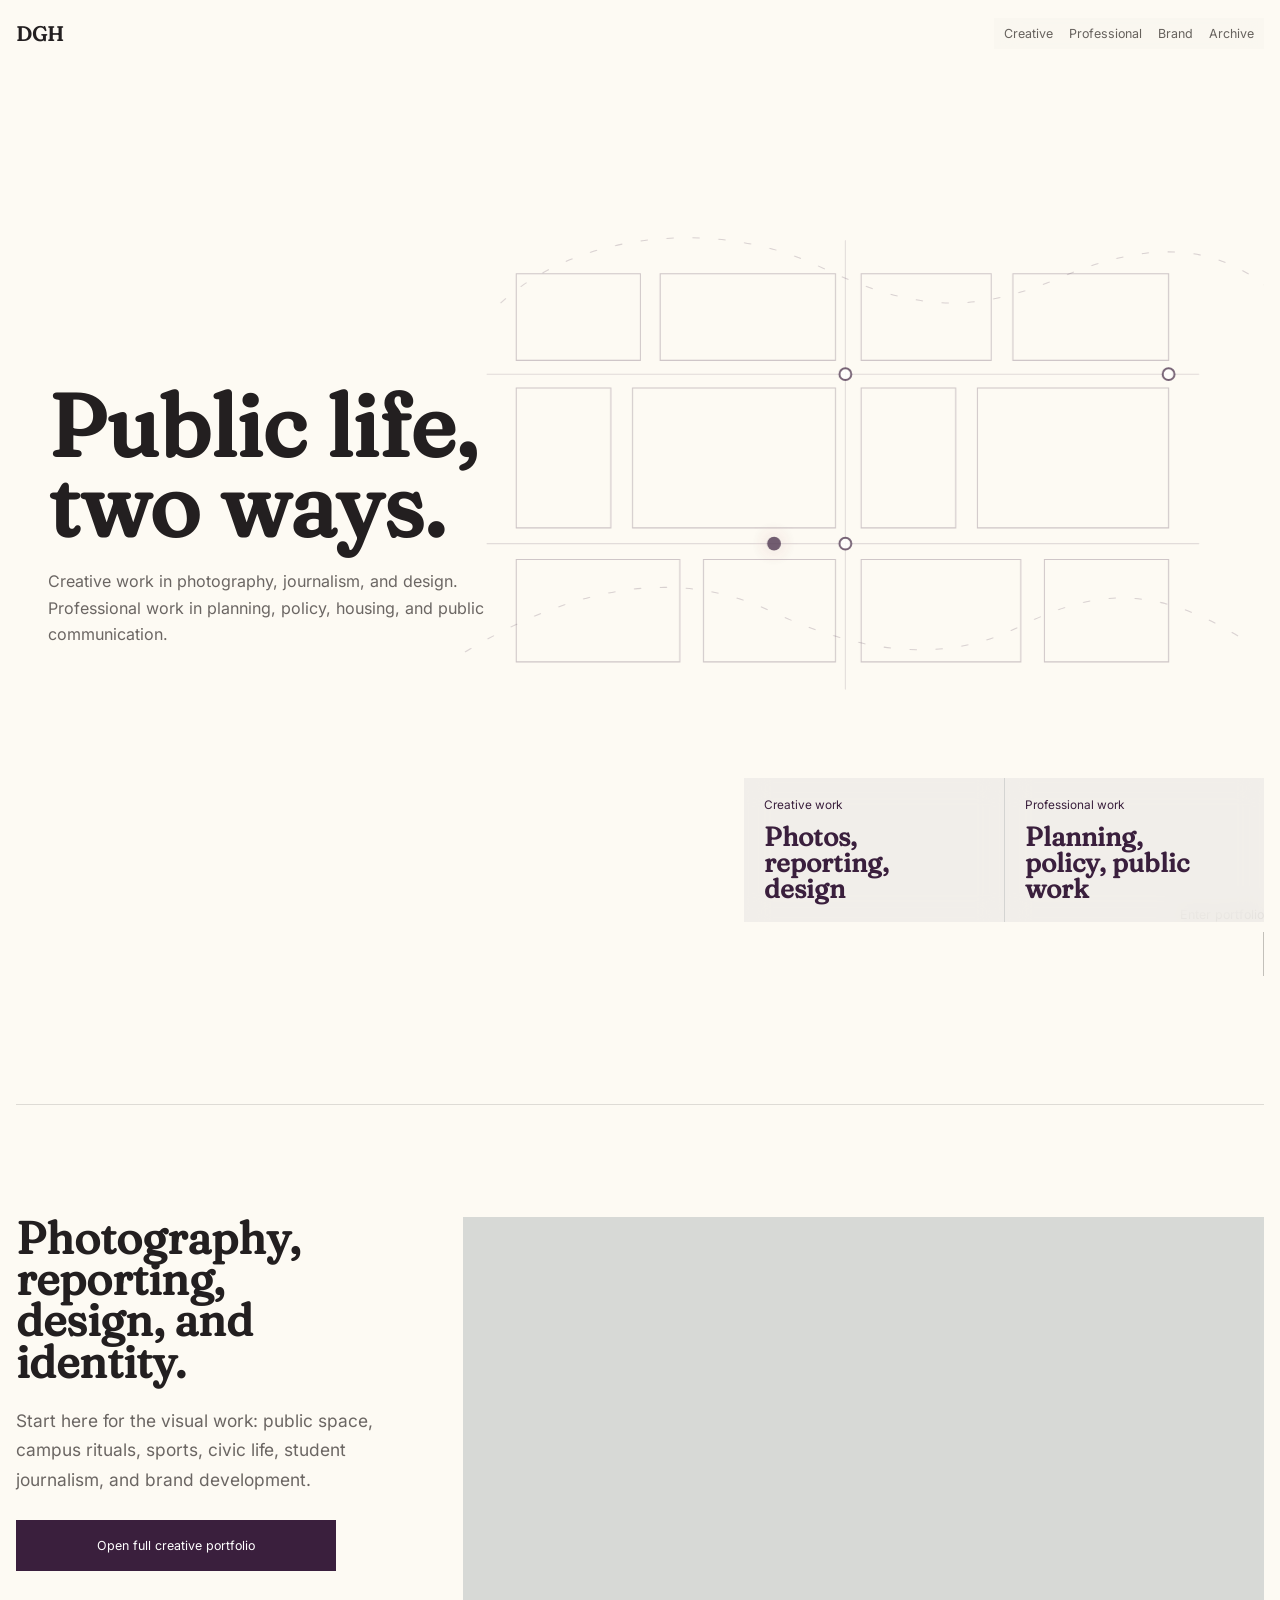
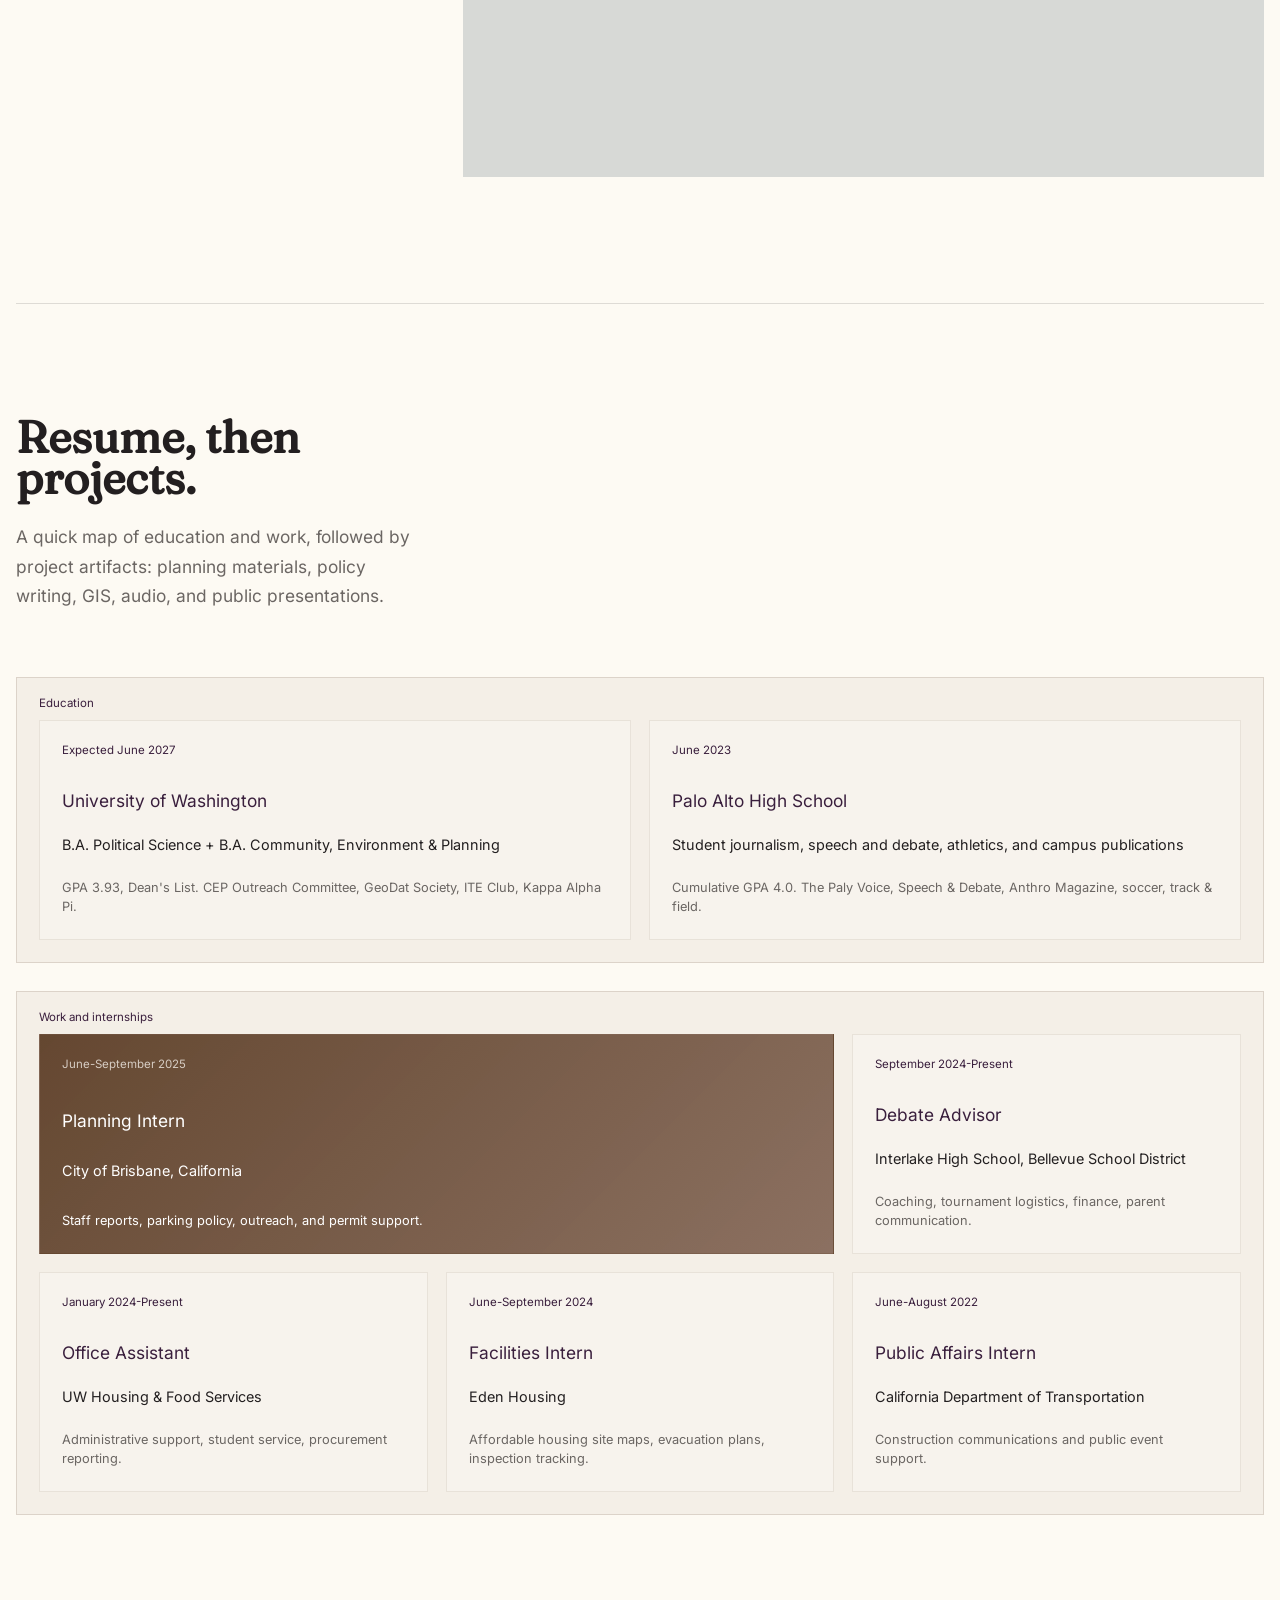
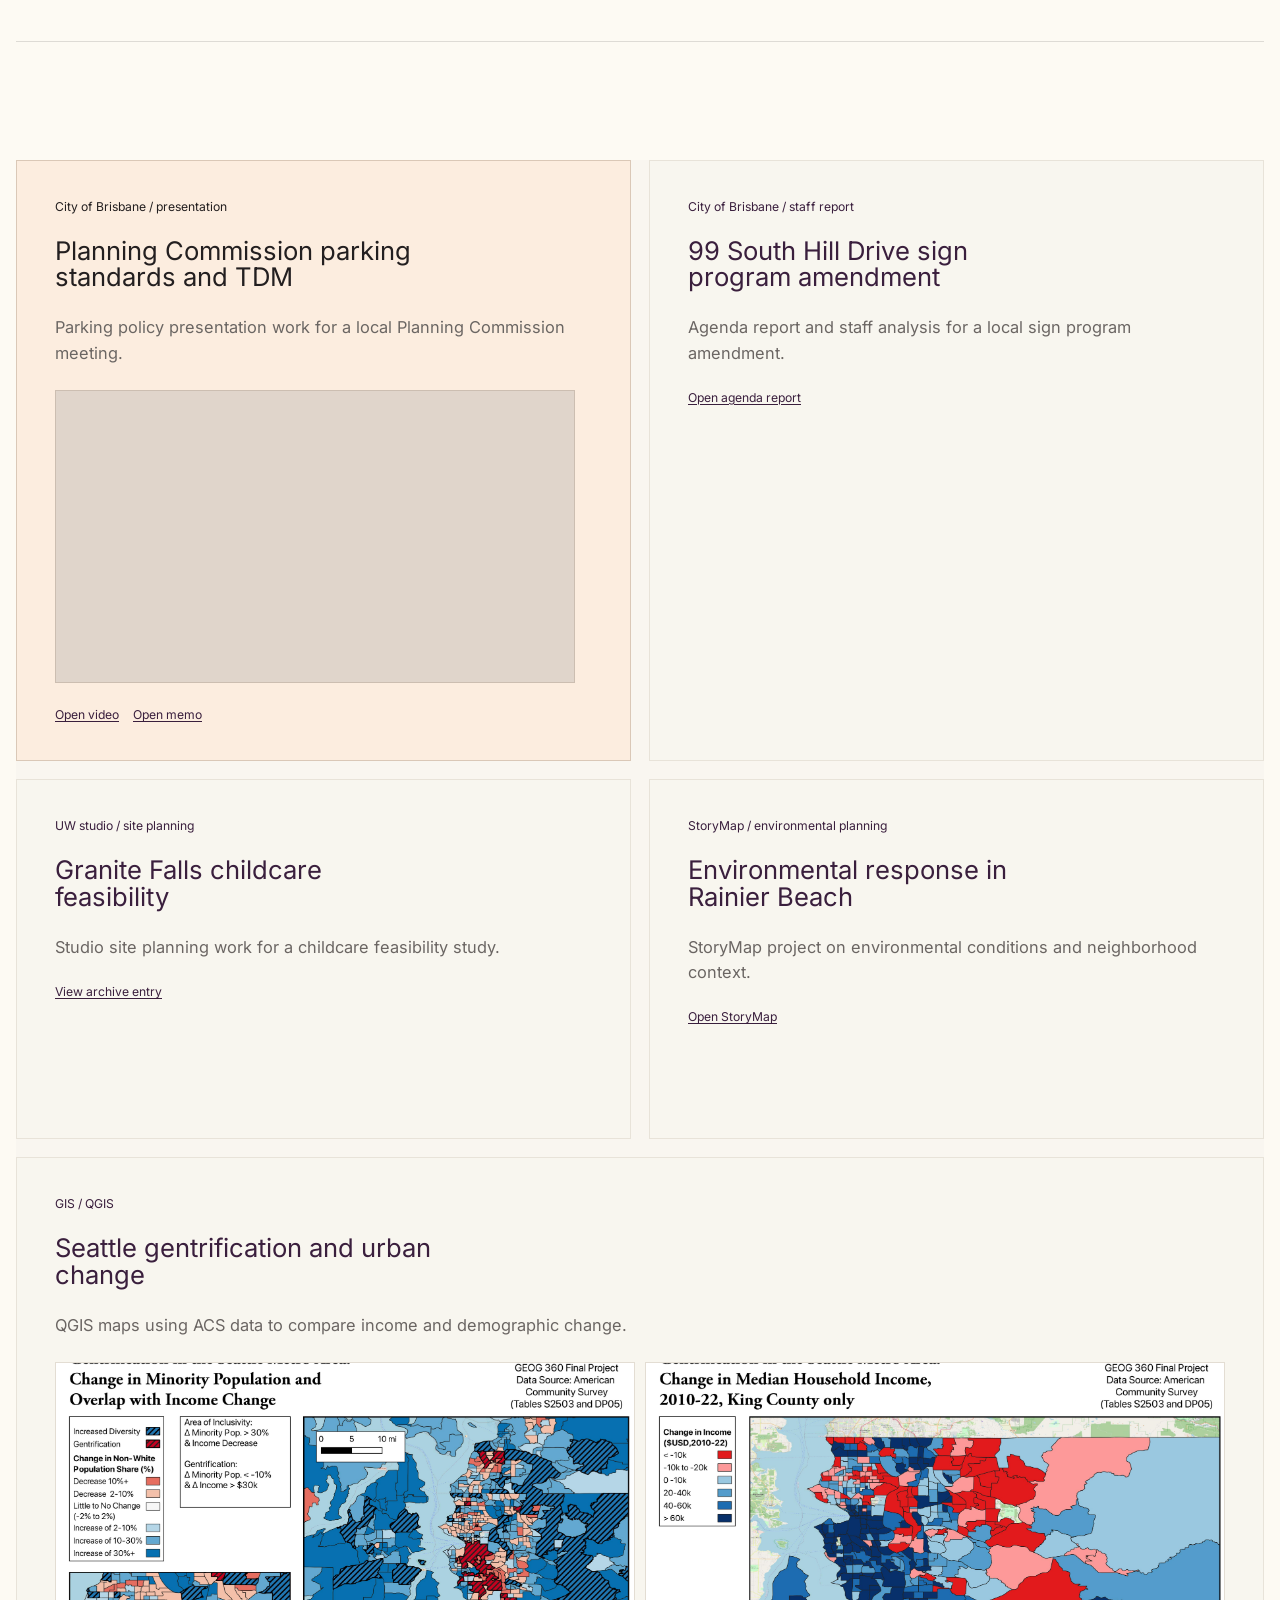
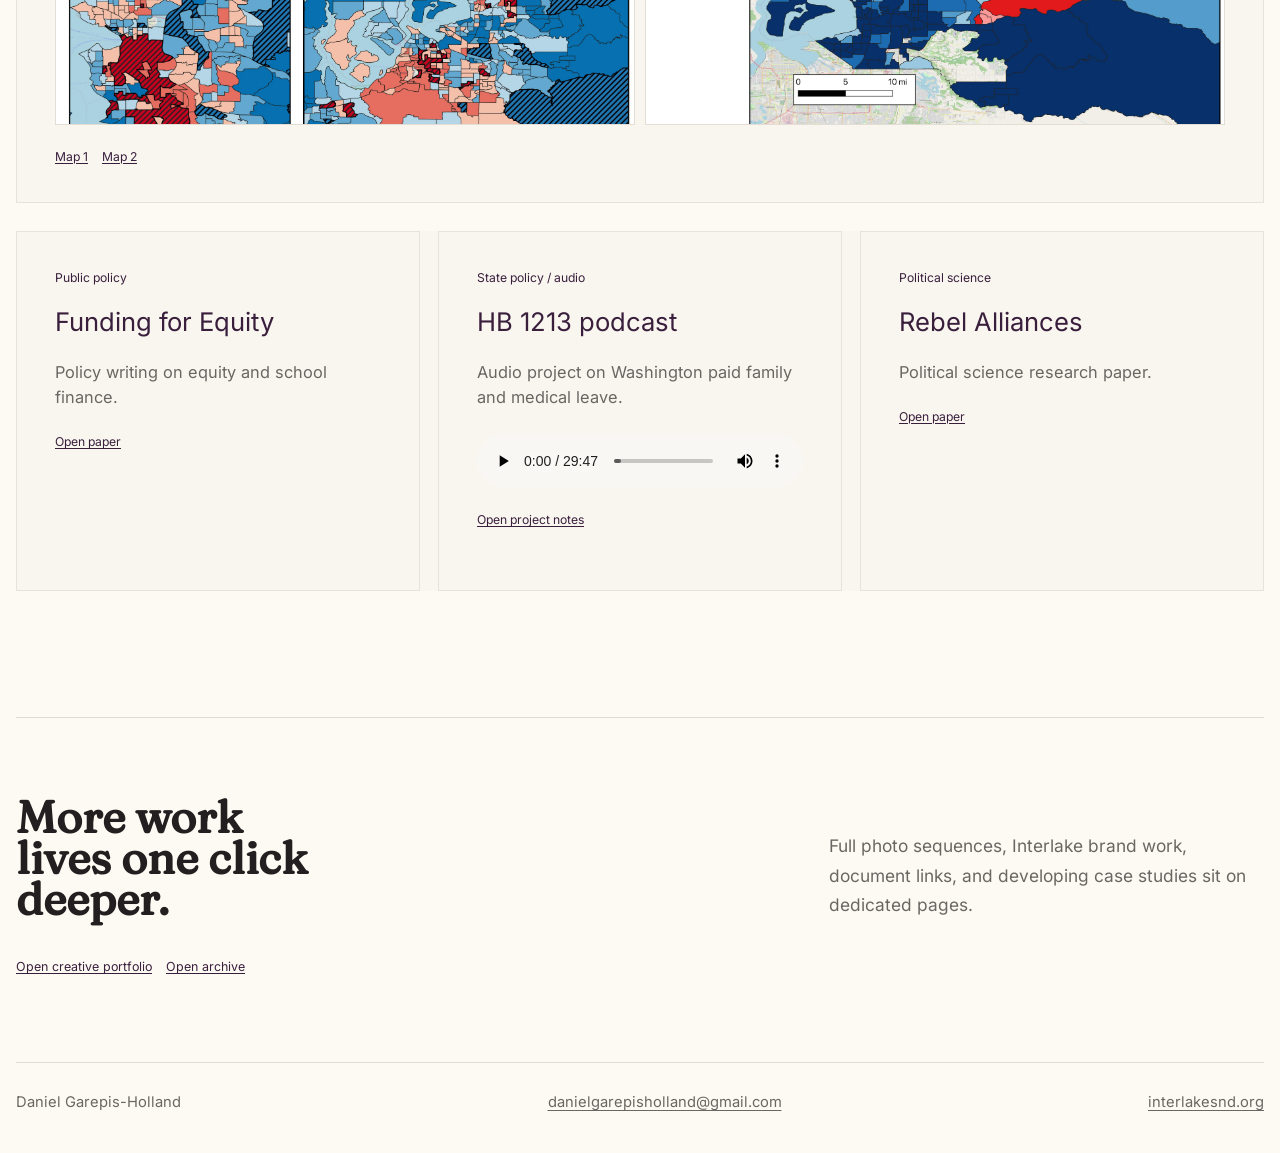
==== commit 0db35ff6: "Rebrand portfolio with Lilyflower colors and fonts Swap palette to Cream, Ink, Aubergine; swap fonts" ====
--- a/index.html
+++ b/index.html
@@ -9,7 +9,7 @@
       content="Portfolio for Daniel Garepis-Holland, spanning planning, political science, visual identity, photography, and journalism."
     />
     <link rel="icon" href="data:image/svg+xml,%3Csvg xmlns='http://www.w3.org/2000/svg' viewBox='0 0 64 64'%3E%3Crect width='64' height='64' fill='%23f6f2ed'/%3E%3Ctext x='10' y='43' font-family='Georgia' font-size='28' fill='%23182b3e'%3EDG%3C/text%3E%3C/svg%3E" />
-    <link rel="stylesheet" href="./styles.css?v=20260501-archive-contact-sheet" />
+    <link rel="stylesheet" href="./styles.css?v=20261110-lilyflower4" />
     <script type="module" src="./main.js?v=20260501-archive-contact-sheet"></script>
   </head>
   <body>
@@ -28,7 +28,6 @@
     <main id="top">
       <section class="splash section-panel" id="splash" aria-label="Portfolio introduction">
         <div class="splash-copy">
-          <p class="small-label">Daniel Garepis-Holland</p>
           <h1>Public life, two ways.</h1>
           <p>
             Creative work in photography, journalism, and design. Professional
@@ -98,7 +97,6 @@
 
       <section class="creative-lead section-panel" id="creative">
         <div class="creative-lead-copy reveal">
-          <p class="small-label">Creative portfolio</p>
           <h2>Photography, reporting, design, and identity.</h2>
           <p>
             Start here for the visual work: public space, campus rituals, sports,
@@ -111,7 +109,6 @@
 
       <section class="professional-bridge section-panel" id="professional">
         <div class="professional-copy reveal">
-          <p class="small-label">Professional portfolio</p>
           <h2>Resume, then projects.</h2>
           <p>
             A quick map of education and work, followed by project artifacts:
@@ -171,7 +168,6 @@
 
       <section class="planning-feature section-panel" id="planning">
         <div class="planning-copy reveal">
-          <p class="small-label">Associated work</p>
         </div>
 
         <div class="project-groups reveal">
@@ -269,7 +265,6 @@
 
       <section class="archive-teaser section-panel">
         <div class="archive-teaser-copy reveal">
-          <p class="small-label">Next layer</p>
           <h2>More work lives one click deeper.</h2>
           <p>
             Full photo sequences, Interlake brand work, document links, and
--- a/styles.css
+++ b/styles.css
@@ -1,47 +1,40 @@
 @font-face {
-  font-family: "DM Sans";
-  src: url("./fonts/DMSans-Regular.ttf") format("truetype");
+  font-family: "Inter";
+  src: url("./fonts/inter-latin-400-normal.woff2") format("woff2");
   font-weight: 400;
   font-style: normal;
   font-display: swap;
 }
 
 @font-face {
-  font-family: "DM Sans";
-  src: url("./fonts/DMSans-Medium.ttf") format("truetype");
-  font-weight: 500;
+  font-family: "Inter";
+  src: url("./fonts/inter-latin-600-normal.woff2") format("woff2");
+  font-weight: 600;
   font-style: normal;
   font-display: swap;
 }
 
 @font-face {
-  font-family: "Cormorant Garamond";
-  src: url("./fonts/CormorantGaramond-Regular.ttf") format("truetype");
+  font-family: "Fraunces";
+  src: url("./fonts/fraunces-latin-400-normal.woff2") format("woff2");
   font-weight: 400;
   font-style: normal;
   font-display: swap;
 }
 
-@font-face {
-  font-family: "Cormorant Garamond";
-  src: url("./fonts/CormorantGaramond-SemiBold.ttf") format("truetype");
-  font-weight: 600;
-  font-style: normal;
-  font-display: swap;
-}
-
 :root {
-  --paper: #eee7dd;
-  --paper-clean: #f8f5ef;
-  --sand: #c8bbad;
-  --clay: #927a65;
-  --peach: #e7c4a3;
-  --brown: #624a36;
-  --navy: #182b3e;
-  --red: #664930;
-  --ink: #201b17;
-  --muted: #6e6258;
-  --line: rgba(32, 27, 23, 0.14);
+  --paper: #FDFAF3;
+  --paper-clean: #FFFFFF;
+  --sand: #FFF3C4;
+  --clay: #6B6663;
+  --peach: #FFF3C4;
+  --brown: #3A1F3D;
+  --navy: #3A1F3D;
+  --red: #3A1F3D;
+  --ink: #231F20;
+  --muted: #6B6663;
+  --buttercup: #FFD43B;
+  --line: rgba(35, 31, 32, 0.14);
   --max: 1260px;
   --scroll: 0;
   --splash-progress: 0;
@@ -59,38 +52,14 @@
 
 body {
   margin: 0;
-  background:
-    radial-gradient(circle at 14% 18%, rgba(231, 196, 163, 0.24), transparent 28%),
-    radial-gradient(circle at 86% 12%, rgba(24, 43, 62, 0.07), transparent 26%),
-    radial-gradient(circle at 72% 78%, rgba(146, 122, 101, 0.13), transparent 30%),
-    linear-gradient(180deg, #f3eee6 0%, var(--paper) 52%, #ece7df 100%);
+  background: var(--paper);
   color: var(--ink);
-  font-family: "DM Sans", Arial, sans-serif;
+  font-family: "Inter", system-ui, sans-serif;
   overflow-x: hidden;
 }
 
 body.lightbox-open {
   overflow: hidden;
-}
-
-body::before {
-  position: fixed;
-  inset: 0;
-  z-index: -1;
-  content: "";
-  background:
-    linear-gradient(130deg, rgba(231, 196, 163, 0.24), transparent 34%),
-    linear-gradient(280deg, rgba(139, 52, 64, 0.07), transparent 46%),
-    linear-gradient(180deg, transparent 0%, rgba(24, 43, 62, 0.075) 100%),
-    repeating-linear-gradient(
-      90deg,
-      rgba(32, 27, 23, 0.018) 0,
-      rgba(32, 27, 23, 0.018) 1px,
-      transparent 1px,
-      transparent 9px
-    );
-  opacity: calc(0.62 - (var(--scroll) * 0.18));
-  pointer-events: none;
 }
 
 img,
@@ -117,7 +86,7 @@
   z-index: 20;
   width: calc(var(--scroll) * 100%);
   height: 3px;
-  background: linear-gradient(90deg, rgba(98, 74, 54, 0.92), rgba(200, 187, 173, 0.96), rgba(32, 27, 23, 0.88));
+  background: var(--navy);
 }
 
 .site-header {
@@ -140,7 +109,7 @@
 }
 
 .wordmark {
-  font-family: "Cormorant Garamond", Georgia, serif;
+  font-family: "Fraunces", Georgia, serif;
   font-size: 1.25rem;
   font-weight: 600;
 }
@@ -149,7 +118,7 @@
   display: flex;
   gap: 16px;
   font-size: 0.78rem;
-  text-transform: uppercase;
+  text-transform: none;
   padding: 8px 10px;
   background: rgba(248, 245, 239, 0.72);
   backdrop-filter: blur(12px);
@@ -185,12 +154,7 @@
   position: absolute;
   inset: 13% 9%;
   content: "";
-  background:
-    radial-gradient(circle at 50% 48%, rgba(24, 43, 62, 0.1), transparent 38%),
-    radial-gradient(circle at 42% 58%, rgba(139, 52, 64, 0.08), transparent 34%);
-  filter: blur(18px);
-  pointer-events: none;
-}
+  }
 
 .splash-copy {
   position: relative;
@@ -205,12 +169,11 @@
   inset: 0;
   z-index: -1;
   content: "";
-  background: radial-gradient(circle at 45% 45%, rgba(248, 245, 239, 0.84), rgba(248, 245, 239, 0.52) 48%, transparent 72%);
-  filter: blur(3px);
+    filter: blur(3px);
 }
 
 .splash h1 {
-  max-width: 9.4ch;
+  max-width: 14ch;
   margin: 0;
   font-size: clamp(3.1rem, 6.8vw, 6.3rem);
 }
@@ -337,7 +300,7 @@
   border: 1px solid rgba(24, 43, 62, 0.12);
   font-size: 0.74rem;
   text-decoration: none;
-  text-transform: uppercase;
+  text-transform: none;
   pointer-events: auto;
   backdrop-filter: blur(10px);
   transition: transform 180ms ease, color 180ms ease, border-color 180ms ease;
@@ -377,13 +340,13 @@
   color: var(--red);
   font-size: 0.74rem;
   font-weight: 500;
-  text-transform: uppercase;
+  text-transform: none;
 }
 
 .portfolio-door strong {
   max-width: 10ch;
   color: var(--navy);
-  font-family: "Cormorant Garamond", Georgia, serif;
+  font-family: "Fraunces", Georgia, serif;
   font-size: 1.65rem;
   font-weight: 600;
   line-height: 0.98;
@@ -425,7 +388,7 @@
   color: rgba(32, 27, 23, 0.62);
   font-size: 0.78rem;
   text-decoration: none;
-  text-transform: uppercase;
+  text-transform: none;
 }
 
 .splash-scroll::after {
@@ -479,7 +442,7 @@
   margin-top: 26px;
   color: var(--brown);
   font-size: 0.78rem;
-  text-transform: uppercase;
+  text-transform: none;
   text-decoration-thickness: 1px;
   text-underline-offset: 0.18em;
 }
@@ -596,7 +559,7 @@
   color: var(--paper-clean);
   background: rgba(24, 43, 62, 0.72);
   font-size: 0.72rem;
-  text-transform: uppercase;
+  text-transform: none;
 }
 
 .stage-photo-1 {
@@ -811,7 +774,7 @@
 .stage-index-item span {
   font-size: 0.76rem;
   text-align: left;
-  text-transform: uppercase;
+  text-transform: none;
 }
 
 .creative-design {
@@ -854,13 +817,13 @@
   color: var(--red);
   font-size: 0.76rem;
   font-weight: 500;
-  text-transform: uppercase;
+  text-transform: none;
 }
 
 h1,
 h2 {
   margin: 0;
-  font-family: "Cormorant Garamond", Georgia, serif;
+  font-family: "Fraunces", Georgia, serif;
   font-weight: 600;
   line-height: 0.92;
 }
@@ -970,7 +933,7 @@
   color: var(--red);
   font-size: 0.72rem;
   font-weight: 500;
-  text-transform: uppercase;
+  text-transform: none;
 }
 
 .resume-education-lane {
@@ -1005,7 +968,7 @@
   color: var(--red);
   font-size: 0.72rem;
   font-weight: 500;
-  text-transform: uppercase;
+  text-transform: none;
 }
 
 .resume-node-feature span {
@@ -1086,7 +1049,7 @@
 
 .story-step span {
   color: var(--red);
-  font-family: "Cormorant Garamond", Georgia, serif;
+  font-family: "Fraunces", Georgia, serif;
   font-size: 2.35rem;
   line-height: 0.9;
 }
@@ -1146,7 +1109,7 @@
   color: var(--red);
   font-size: 0.76rem;
   font-weight: 500;
-  text-transform: uppercase;
+  text-transform: none;
 }
 
 .project-card-grid {
@@ -1250,7 +1213,7 @@
   color: var(--red);
   font-size: 0.76rem;
   font-weight: 500;
-  text-transform: uppercase;
+  text-transform: none;
   text-decoration-thickness: 1px;
   text-underline-offset: 0.18em;
 }
@@ -1293,7 +1256,7 @@
   color: var(--red);
   font-size: 0.78rem;
   font-weight: 500;
-  text-transform: uppercase;
+  text-transform: none;
 }
 
 .planning-card.primary span,
@@ -1346,7 +1309,7 @@
   color: var(--red);
   font-size: 0.78rem;
   font-weight: 500;
-  text-transform: uppercase;
+  text-transform: none;
 }
 
 .planning-video-copy h3 {
@@ -1420,7 +1383,7 @@
 .stat-row strong {
   display: block;
   color: var(--navy);
-  font-family: "Cormorant Garamond", Georgia, serif;
+  font-family: "Fraunces", Georgia, serif;
   font-size: 3rem;
   line-height: 0.92;
 }
@@ -1575,8 +1538,8 @@
   color: var(--navy);
   font-size: 0.78rem;
   font-weight: 500;
-  letter-spacing: 0.08em;
-  text-transform: uppercase;
+  letter-spacing: 0;
+  text-transform: none;
 }
 
 .brand-spec-primary img {
@@ -1617,7 +1580,7 @@
   color: var(--paper-clean);
   background: var(--swatch);
   font-size: 0.72rem;
-  text-transform: uppercase;
+  text-transform: none;
 }
 
 .brand-color-row span:nth-child(2) {
@@ -1644,7 +1607,7 @@
 .brand-token span:last-child {
   font-size: 0.68rem;
   letter-spacing: 0;
-  text-transform: uppercase;
+  text-transform: none;
 }
 
 .shark-token {
@@ -1694,7 +1657,7 @@
   color: var(--red);
   font-size: 0.78rem;
   font-weight: 500;
-  text-transform: uppercase;
+  text-transform: none;
 }
 
 .work-item h3 {
@@ -1734,7 +1697,7 @@
 .archive-teaser-copy a {
   color: var(--brown);
   font-size: 0.78rem;
-  text-transform: uppercase;
+  text-transform: none;
   text-decoration-thickness: 1px;
   text-underline-offset: 0.18em;
 }
@@ -1781,7 +1744,7 @@
   color: var(--red);
   font-size: 0.76rem;
   font-weight: 500;
-  text-transform: uppercase;
+  text-transform: none;
 }
 
 .slot-card h3 {
@@ -1806,7 +1769,7 @@
   margin-right: 16px;
   color: var(--brown);
   font-size: 0.78rem;
-  text-transform: uppercase;
+  text-transform: none;
   text-decoration-thickness: 1px;
   text-underline-offset: 0.18em;
 }
@@ -1847,7 +1810,7 @@
   margin-top: 24px;
   color: var(--brown);
   font-size: 0.78rem;
-  text-transform: uppercase;
+  text-transform: none;
   text-decoration-thickness: 1px;
   text-underline-offset: 0.18em;
 }
@@ -1870,7 +1833,7 @@
   color: var(--red);
   font-size: 0.76rem;
   font-weight: 500;
-  text-transform: uppercase;
+  text-transform: none;
 }
 
 .thread-card h3,
@@ -2120,7 +2083,7 @@
   color: var(--muted);
   font-size: 0.62rem;
   line-height: 1.25;
-  text-transform: uppercase;
+  text-transform: none;
 }
 
 .gallery-card {
@@ -2168,7 +2131,7 @@
   margin-top: 12px;
   color: rgba(248, 245, 239, 0.78);
   font-size: 0.82rem;
-  text-transform: uppercase;
+  text-transform: none;
 }
 
 .photo-lightbox-close {
@@ -2181,7 +2144,7 @@
   color: var(--paper-clean);
   background: rgba(248, 245, 239, 0.08);
   font-size: 0.76rem;
-  text-transform: uppercase;
+  text-transform: none;
   cursor: pointer;
 }
 
@@ -2352,8 +2315,8 @@
   color: var(--paper-clean);
   background: rgba(17, 24, 33, 0.68);
   font-size: 0.68rem;
-  letter-spacing: 0.03em;
-  text-transform: uppercase;
+  letter-spacing: 0;
+  text-transform: none;
 }
 
 .gallery-frame .photo-expand::after,
@@ -2367,8 +2330,8 @@
   background: rgba(24, 43, 62, 0.7);
   content: "Expand";
   font-size: 0.64rem;
-  letter-spacing: 0.04em;
-  text-transform: uppercase;
+  letter-spacing: 0;
+  text-transform: none;
   opacity: 0;
   transition: opacity 180ms ease;
 }
@@ -2425,8 +2388,8 @@
   color: rgba(248, 245, 239, 0.72);
   background: #111821;
   font-size: 0.78rem;
-  letter-spacing: 0.12em;
-  text-transform: uppercase;
+  letter-spacing: 0;
+  text-transform: none;
 }
 
 .photo-wall-label::before,
@@ -2536,8 +2499,8 @@
   color: var(--paper-clean);
   background: rgba(17, 24, 33, 0.66);
   font-size: 0.68rem;
-  letter-spacing: 0.03em;
-  text-transform: uppercase;
+  letter-spacing: 0;
+  text-transform: none;
 }
 
 .gallery-card:hover img {
@@ -2926,8 +2889,8 @@
 
   .splash {
     grid-template-columns: 1fr;
-    height: 112vh;
-    min-height: 112svh;
+    height: auto;
+    min-height: max(112svh, 1040px);
     padding-block: 92px 88px;
   }
 
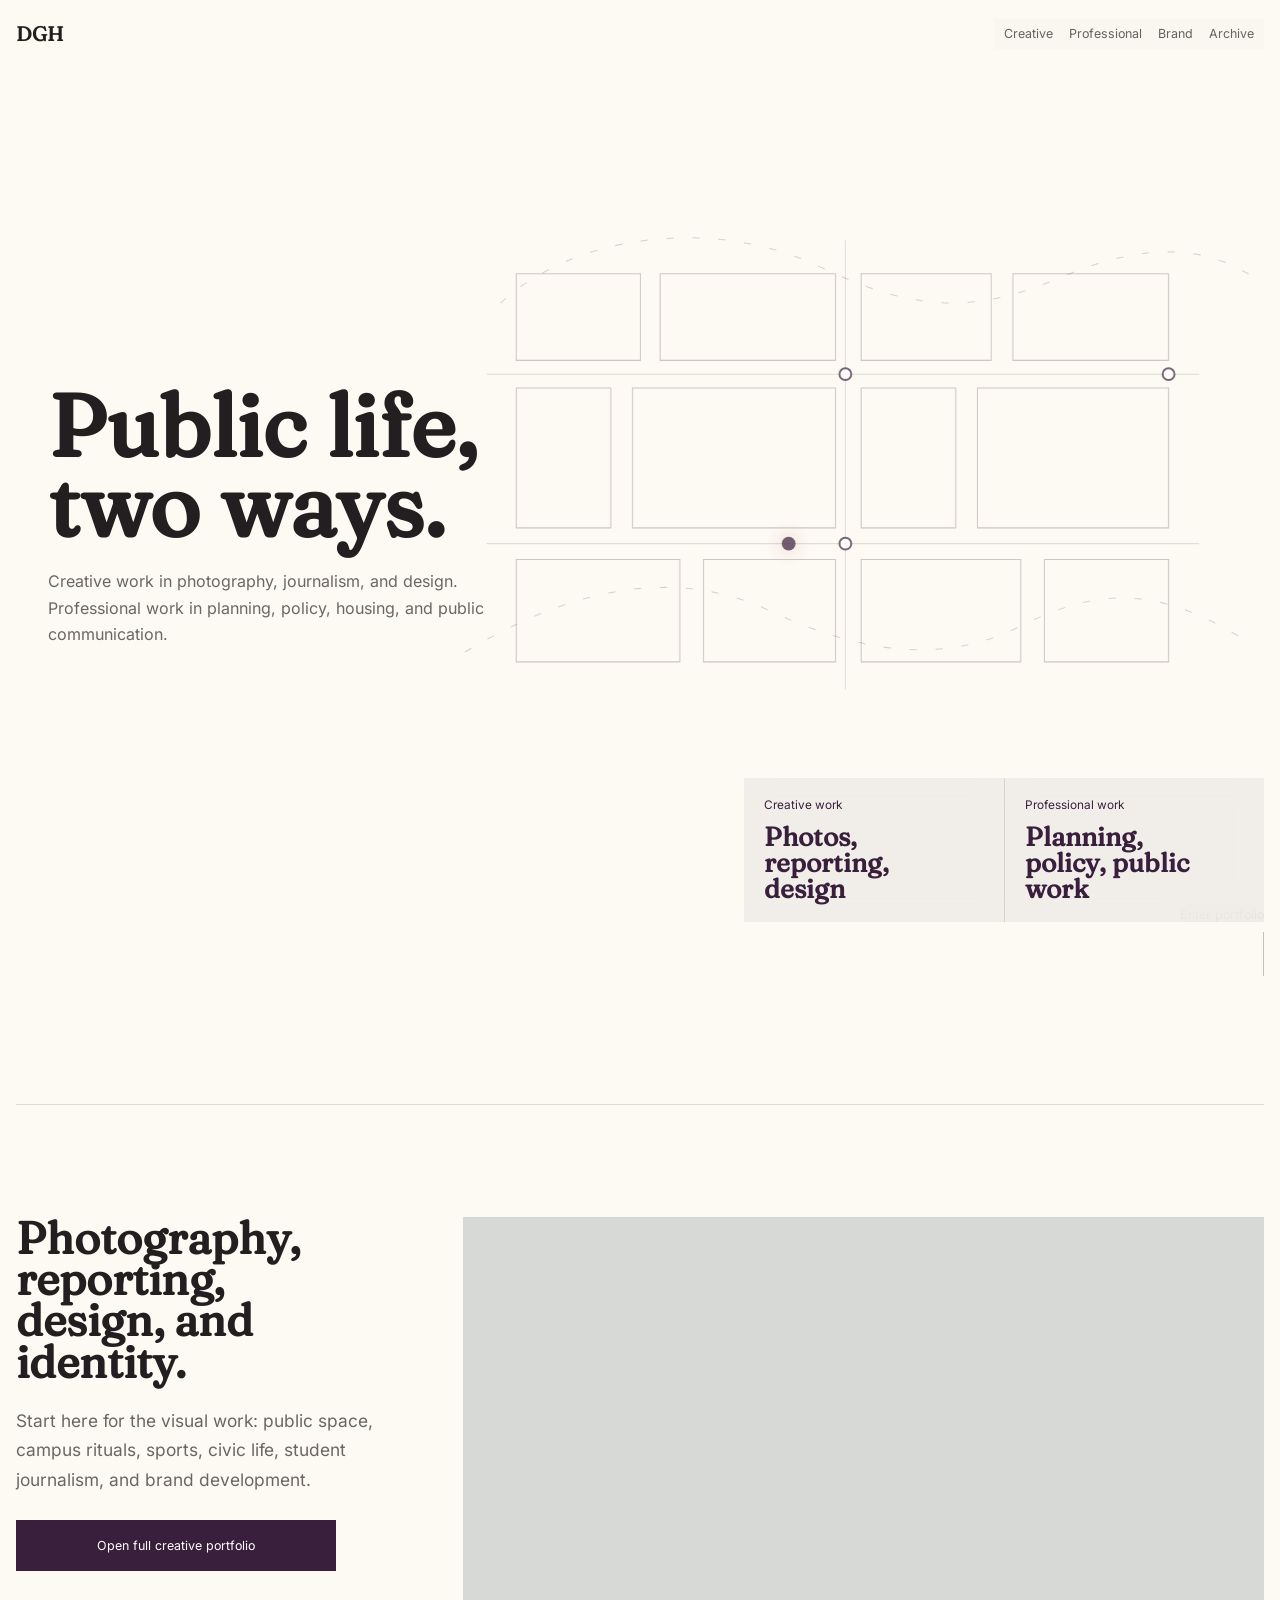
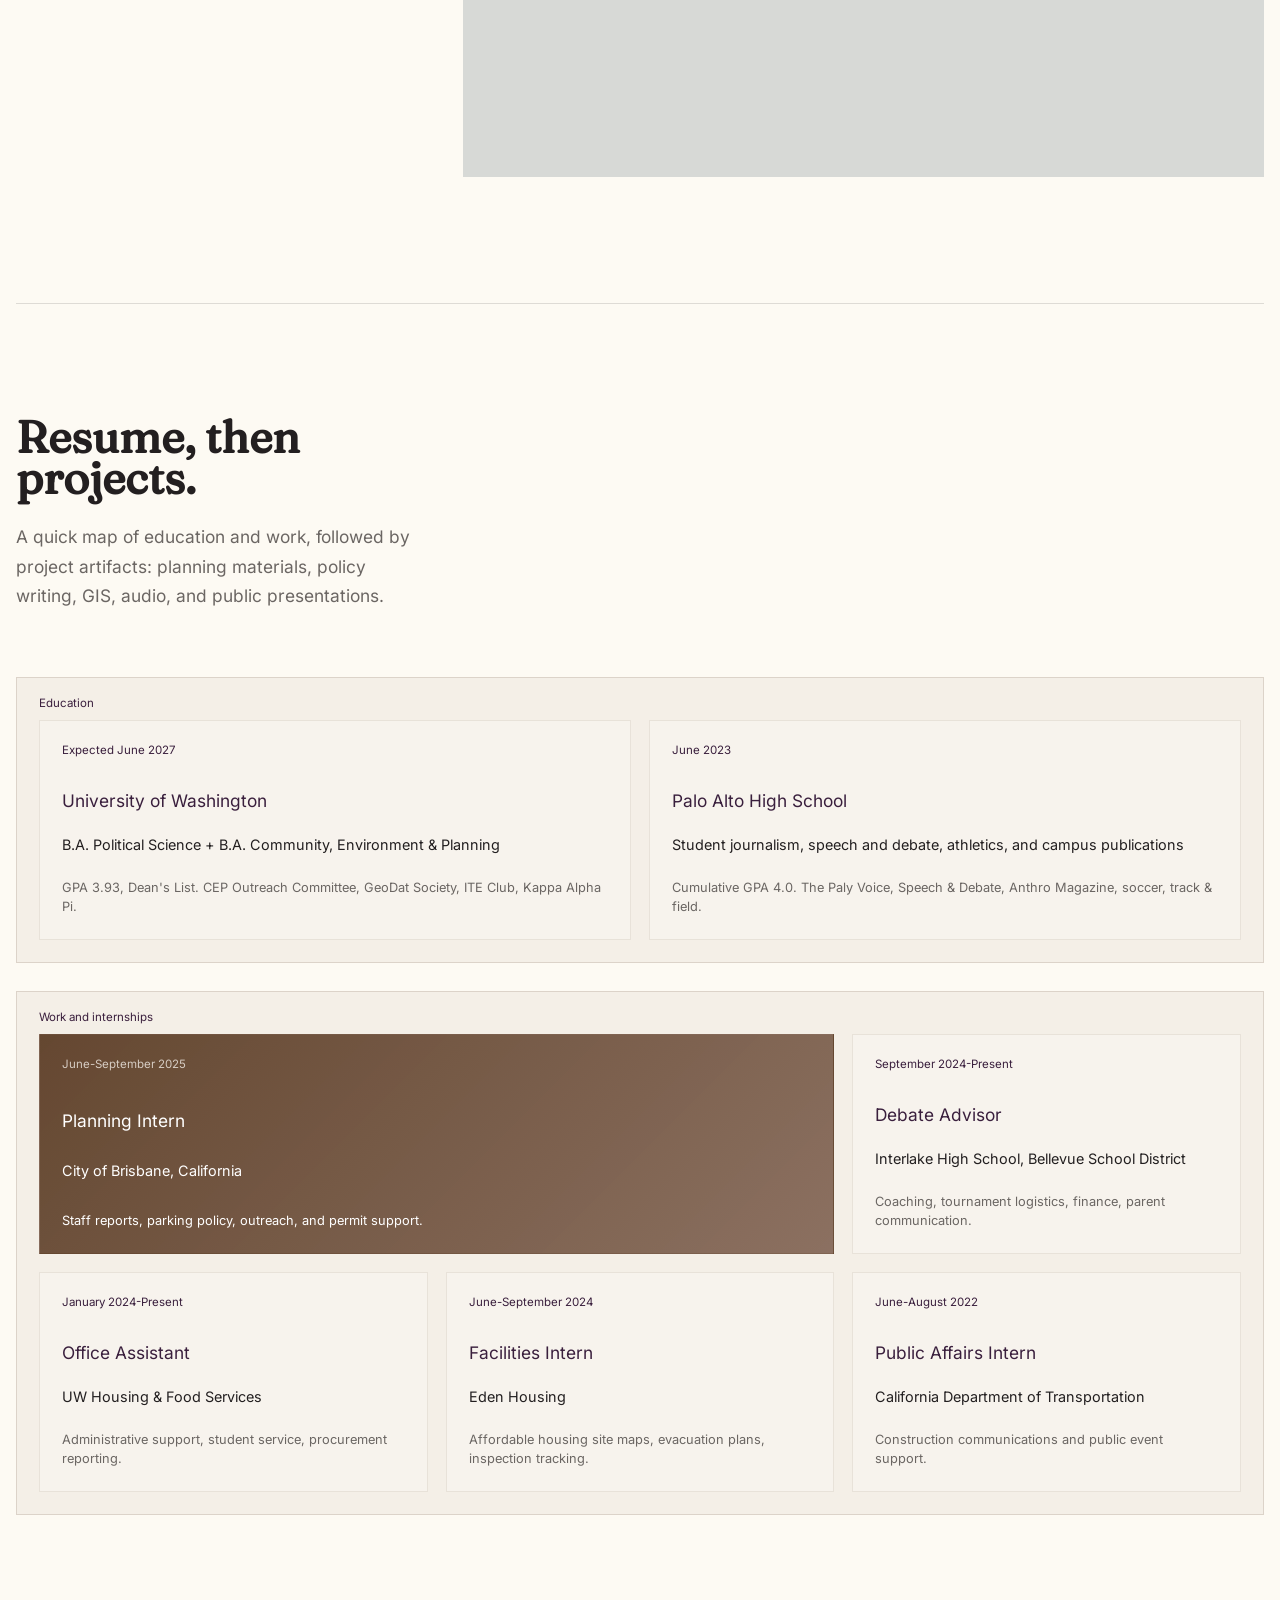
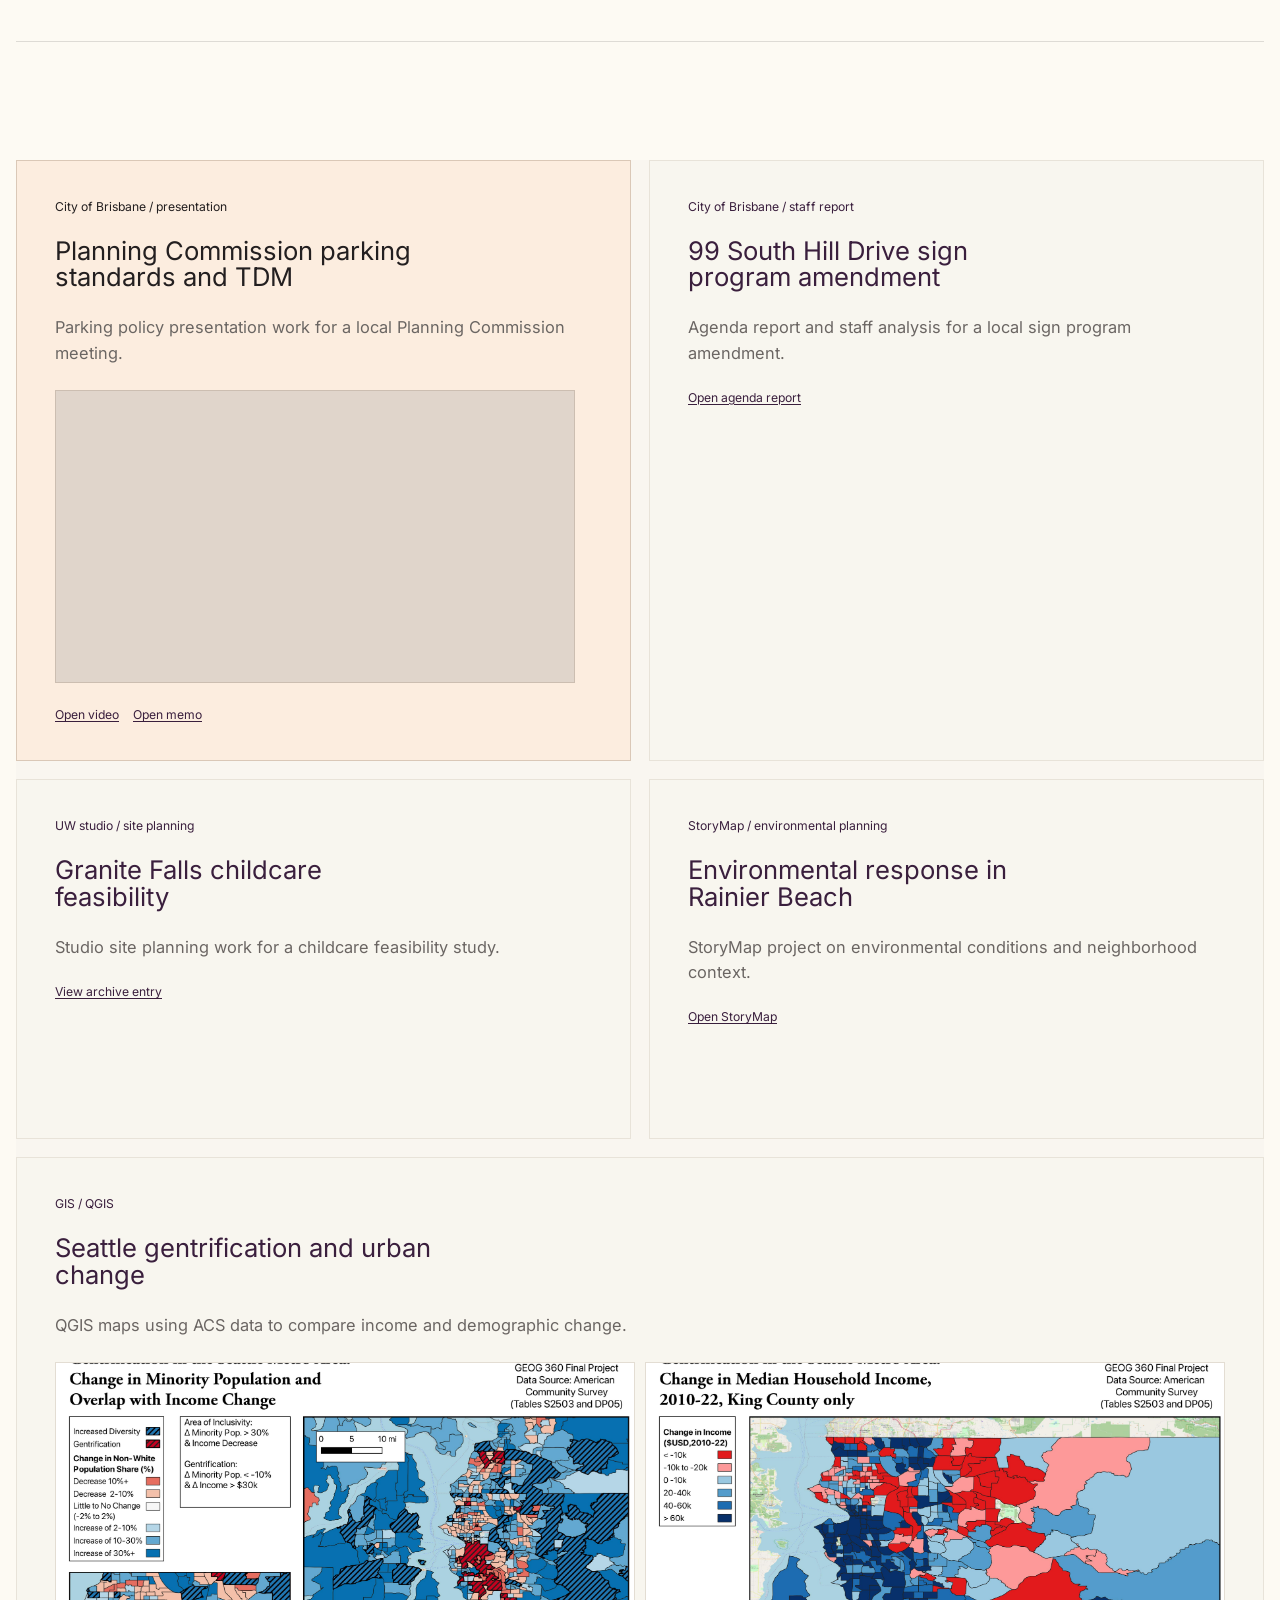
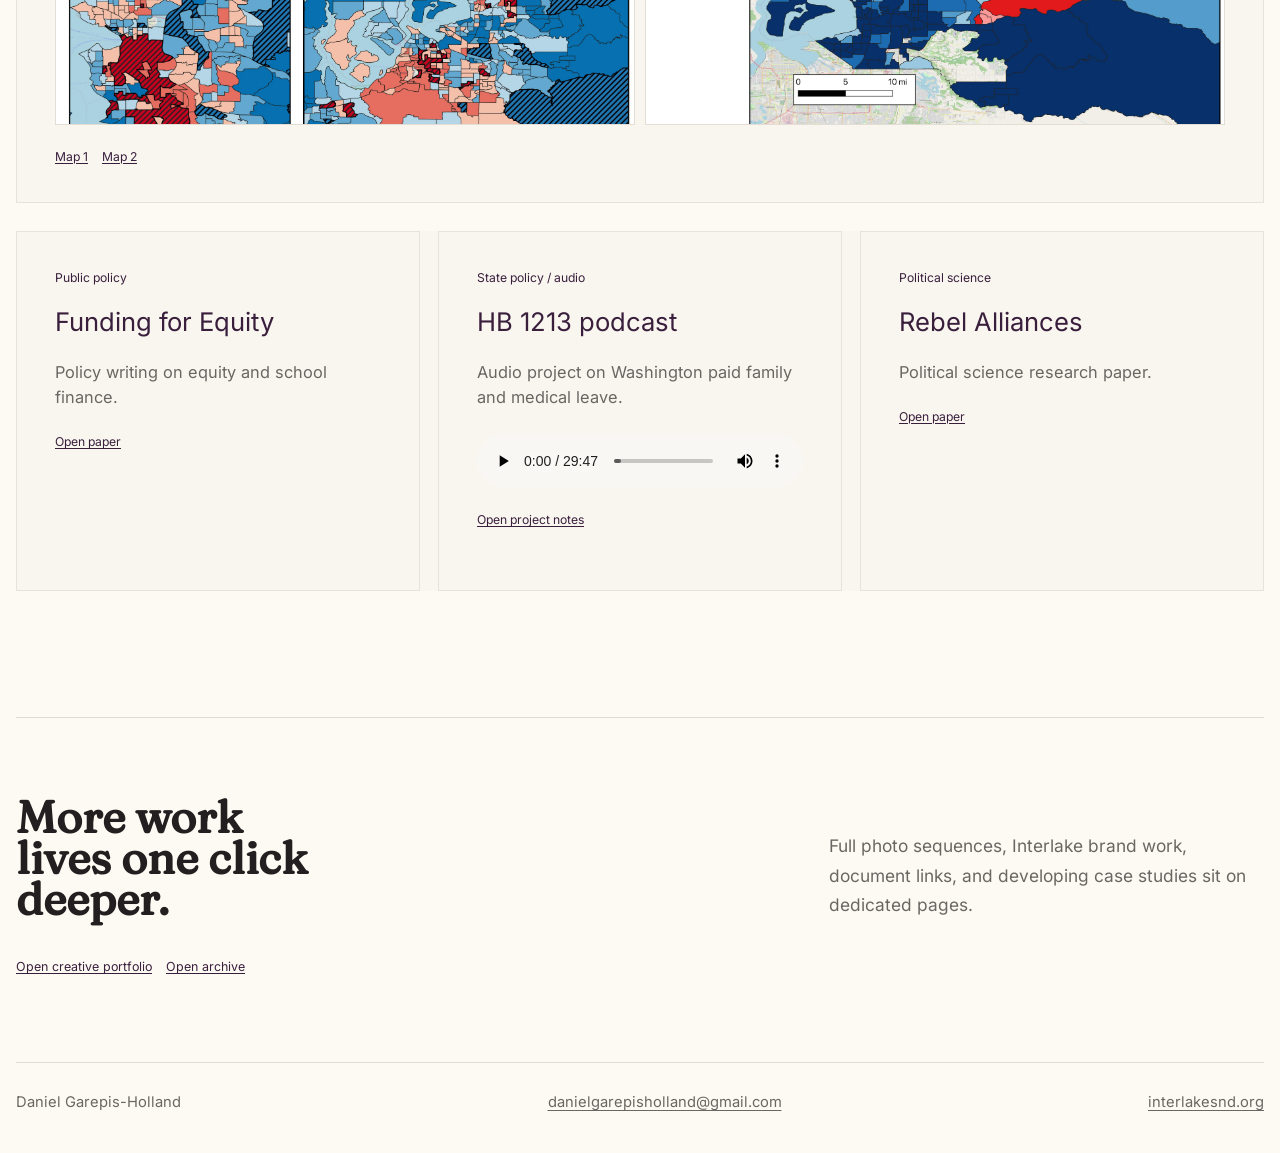
==== commit 62ff3e2a: "Remove placeholder and instruction text from portfolio pages Co-Authored-By: Claude Sonnet 5.5 <nore" ====
--- a/index.html
+++ b/index.html
@@ -9,7 +9,7 @@
       content="Portfolio for Daniel Garepis-Holland, spanning planning, political science, visual identity, photography, and journalism."
     />
     <link rel="icon" href="data:image/svg+xml,%3Csvg xmlns='http://www.w3.org/2000/svg' viewBox='0 0 64 64'%3E%3Crect width='64' height='64' fill='%23f6f2ed'/%3E%3Ctext x='10' y='43' font-family='Georgia' font-size='28' fill='%23182b3e'%3EDG%3C/text%3E%3C/svg%3E" />
-    <link rel="stylesheet" href="./styles.css?v=20261110-lilyflower4" />
+    <link rel="stylesheet" href="./styles.css?v=20261110-lilyflower5" />
     <script type="module" src="./main.js?v=20260501-archive-contact-sheet"></script>
   </head>
   <body>
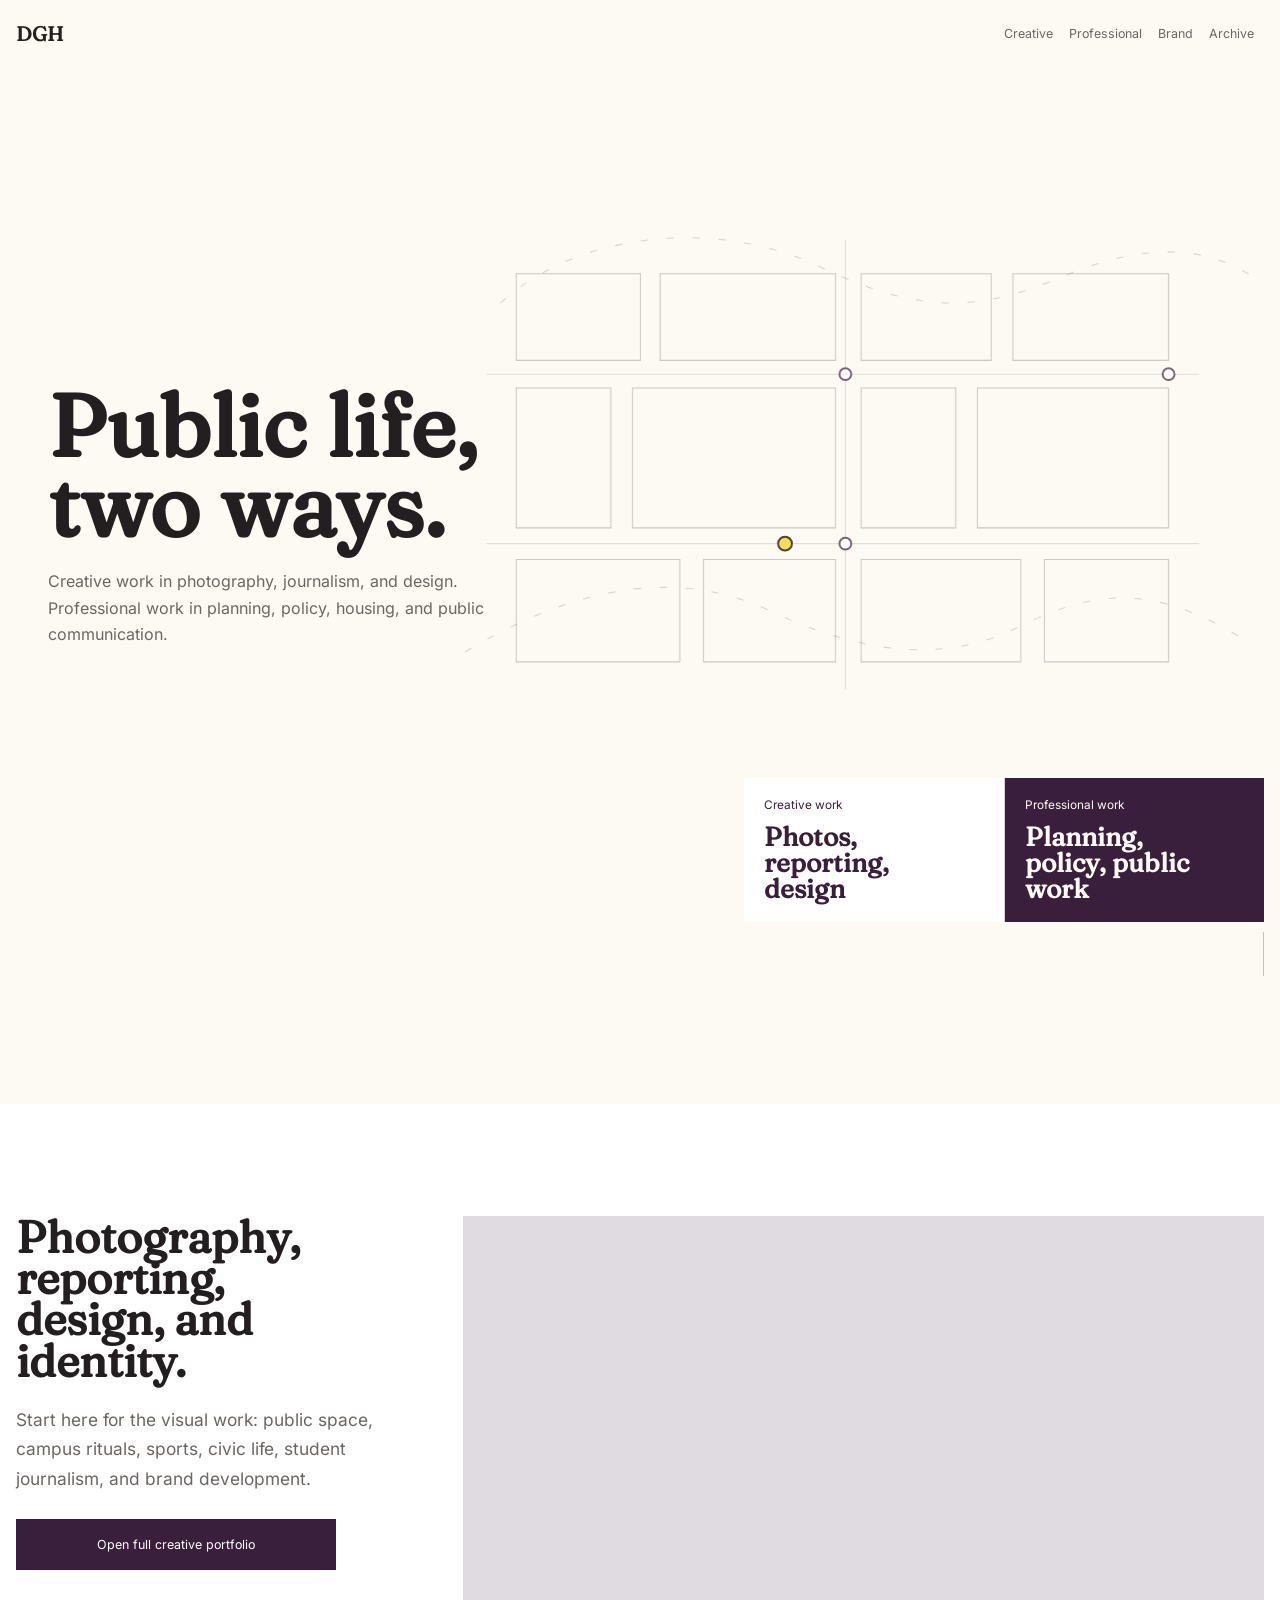
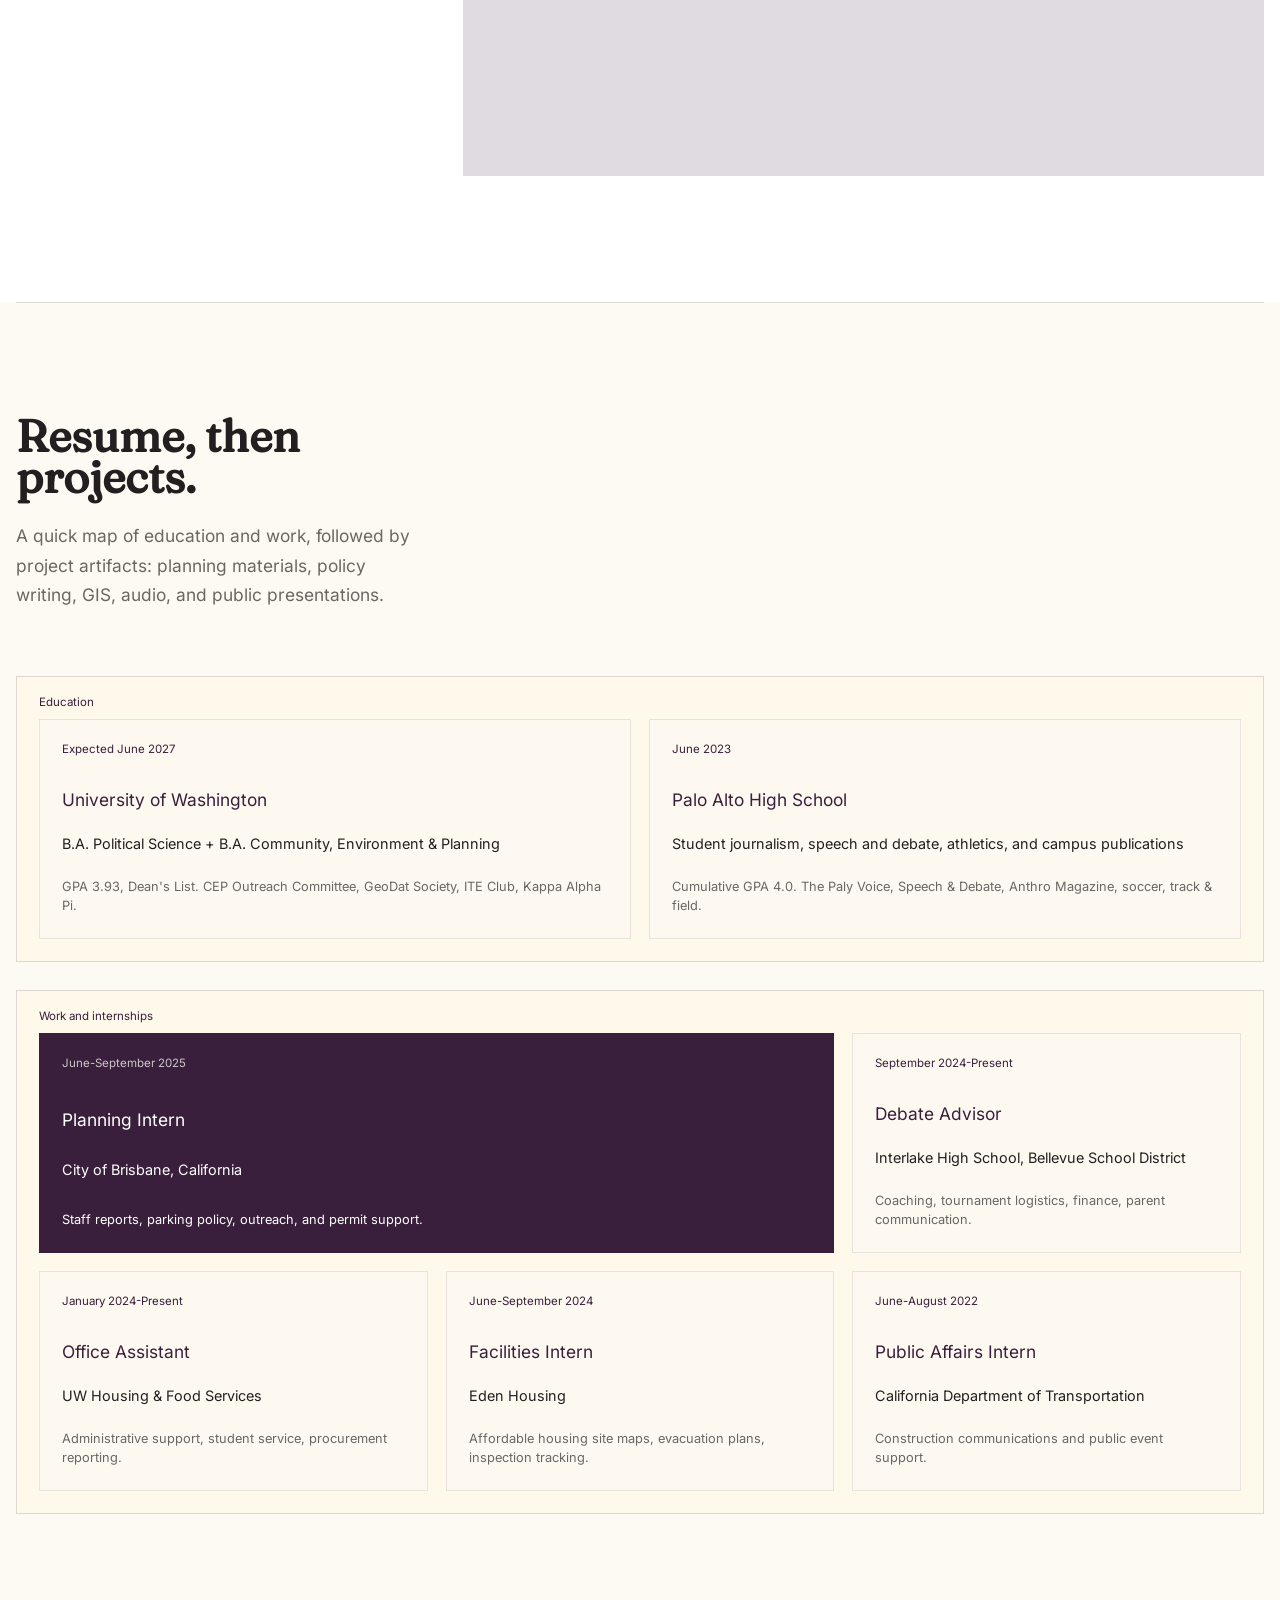
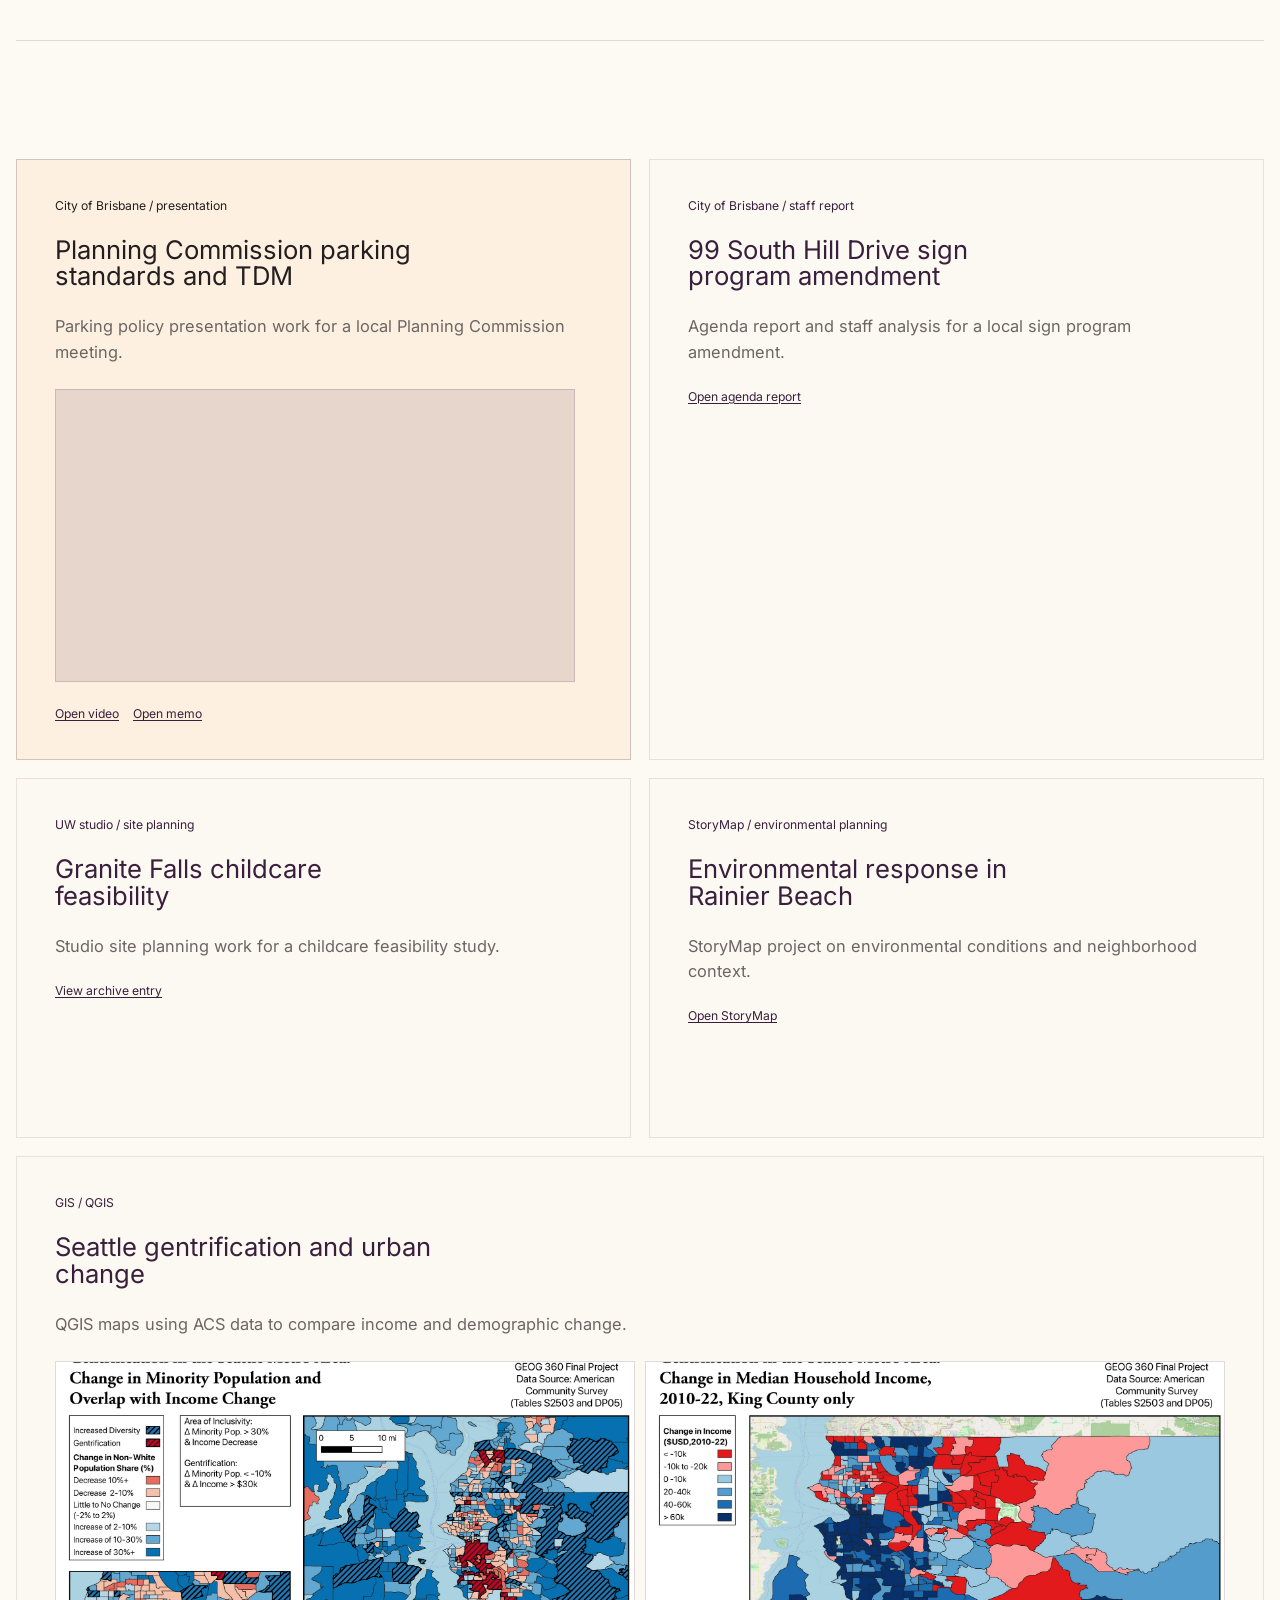
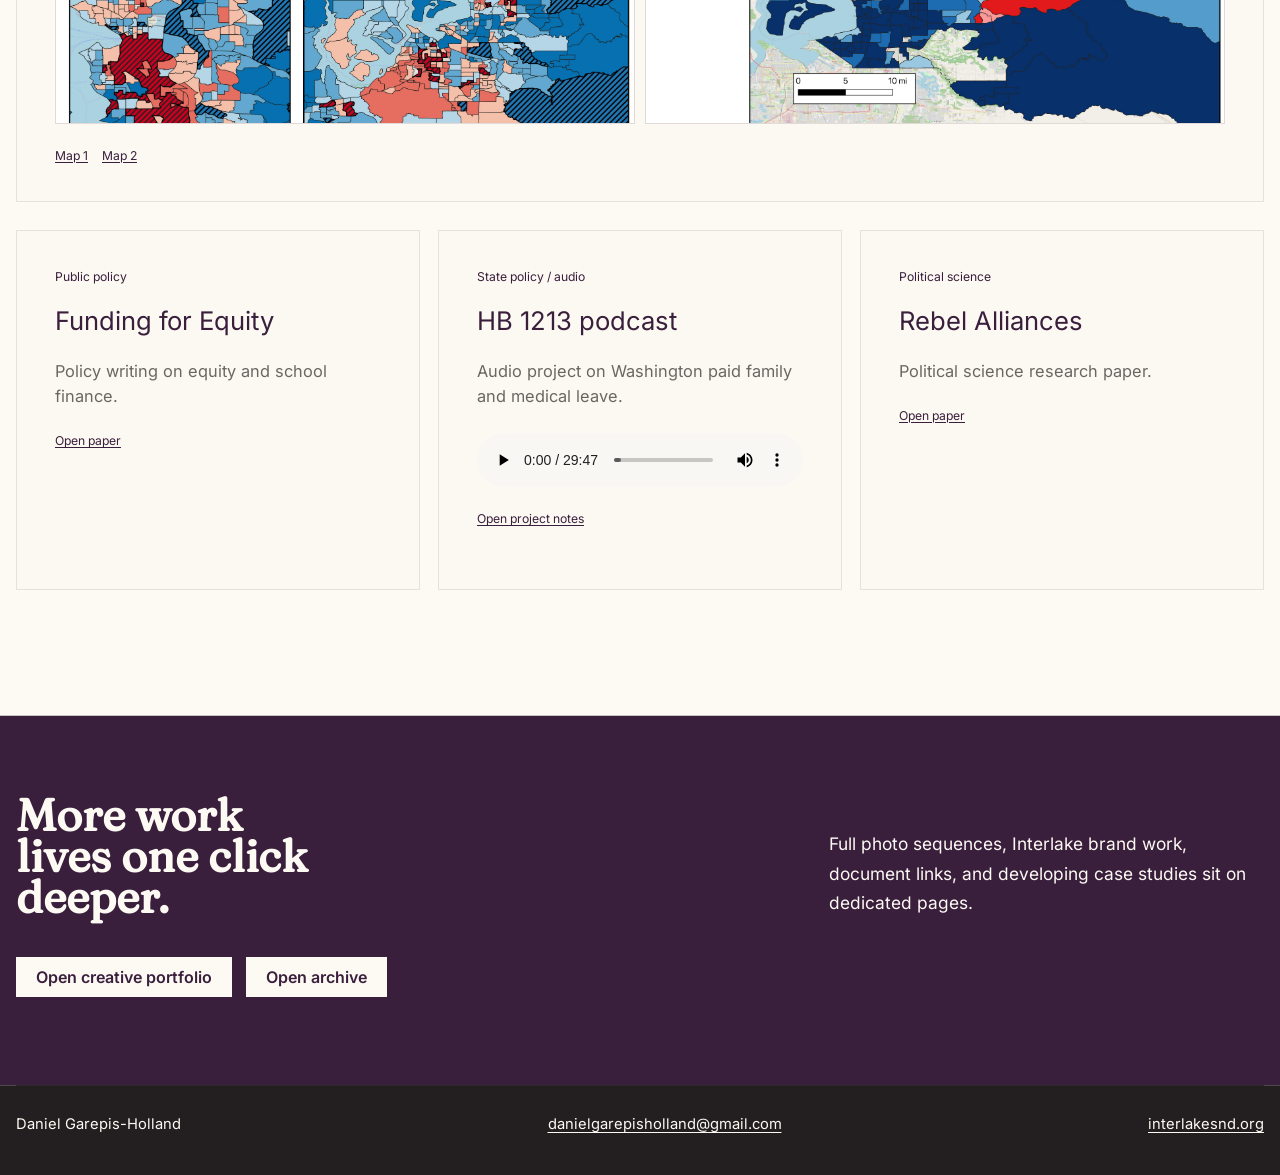
==== commit 181511e8: "Add Lilyflower color blocks and clear leftover old-palette colors Co-Authored-By: Claude Sonnet 5.5 " ====
--- a/index.html
+++ b/index.html
@@ -9,7 +9,7 @@
       content="Portfolio for Daniel Garepis-Holland, spanning planning, political science, visual identity, photography, and journalism."
     />
     <link rel="icon" href="data:image/svg+xml,%3Csvg xmlns='http://www.w3.org/2000/svg' viewBox='0 0 64 64'%3E%3Crect width='64' height='64' fill='%23f6f2ed'/%3E%3Ctext x='10' y='43' font-family='Georgia' font-size='28' fill='%23182b3e'%3EDG%3C/text%3E%3C/svg%3E" />
-    <link rel="stylesheet" href="./styles.css?v=20261110-lilyflower5" />
+    <link rel="stylesheet" href="./styles.css?v=20261110-lilyflower9" />
     <script type="module" src="./main.js?v=20260501-archive-contact-sheet"></script>
   </head>
   <body>
--- a/styles.css
+++ b/styles.css
@@ -33,6 +33,7 @@
   --red: #3A1F3D;
   --ink: #231F20;
   --muted: #6B6663;
+  --butter: #FFF3C4;
   --buttercup: #FFD43B;
   --line: rgba(35, 31, 32, 0.14);
   --max: 1260px;
@@ -120,12 +121,12 @@
   font-size: 0.78rem;
   text-transform: none;
   padding: 8px 10px;
-  background: rgba(248, 245, 239, 0.72);
+  background: rgba(253, 250, 243, 0.72);
   backdrop-filter: blur(12px);
 }
 
 .site-nav a {
-  color: rgba(32, 27, 23, 0.68);
+  color: rgba(35, 31, 32, 0.68);
 }
 
 .site-nav a:hover {
@@ -246,7 +247,7 @@
 .route-tracer {
   fill: var(--red);
   opacity: 0.86;
-  filter: drop-shadow(0 0 10px rgba(139, 52, 64, 0.4));
+  filter: drop-shadow(0 0 10px rgba(58, 31, 61, 0.4));
 }
 
 .soft-contour {
@@ -295,9 +296,9 @@
   gap: 8px;
   align-items: center;
   padding: 8px 10px;
-  color: rgba(32, 27, 23, 0.72);
-  background: rgba(248, 245, 239, 0.76);
-  border: 1px solid rgba(24, 43, 62, 0.12);
+  color: rgba(35, 31, 32, 0.72);
+  background: rgba(253, 250, 243, 0.76);
+  border: 1px solid rgba(58, 31, 61, 0.12);
   font-size: 0.74rem;
   text-decoration: none;
   text-transform: none;
@@ -308,7 +309,7 @@
 
 .map-stop:hover {
   color: var(--red);
-  border-color: rgba(139, 52, 64, 0.28);
+  border-color: rgba(58, 31, 61, 0.28);
   transform: translateY(-2px);
 }
 
@@ -321,7 +322,7 @@
   grid-template-columns: repeat(2, minmax(180px, 1fr));
   gap: 1px;
   width: min(520px, 52vw);
-  background: rgba(24, 43, 62, 0.18);
+  background: rgba(58, 31, 61, 0.18);
 }
 
 .portfolio-door {
@@ -330,7 +331,7 @@
   align-content: end;
   gap: 12px;
   padding: 20px;
-  background: rgba(248, 245, 239, 0.82);
+  background: rgba(253, 250, 243, 0.82);
   text-decoration: none;
   backdrop-filter: blur(12px);
   transition: background 180ms ease, color 180ms ease, transform 180ms ease;
@@ -354,7 +355,7 @@
 
 .portfolio-door:hover {
   color: var(--paper-clean);
-  background: rgba(24, 43, 62, 0.94);
+  background: rgba(58, 31, 61, 0.94);
   transform: translateY(-3px);
 }
 
@@ -385,7 +386,7 @@
   right: 0;
   bottom: 32px;
   z-index: 2;
-  color: rgba(32, 27, 23, 0.62);
+  color: rgba(35, 31, 32, 0.62);
   font-size: 0.78rem;
   text-decoration: none;
   text-transform: none;
@@ -397,7 +398,7 @@
   height: 44px;
   margin: 10px 0 0 auto;
   content: "";
-  background: rgba(32, 27, 23, 0.26);
+  background: rgba(35, 31, 32, 0.26);
   animation: scroll-cue 1.8s ease-in-out infinite;
 }
 
@@ -471,7 +472,7 @@
   grid-template-columns: repeat(2, minmax(0, 1fr));
   grid-template-rows: repeat(2, minmax(0, 1fr));
   gap: 1px;
-  background: rgba(24, 43, 62, 0.16);
+  background: rgba(58, 31, 61, 0.16);
 }
 
 .creative-lead .stage-photo {
@@ -505,7 +506,7 @@
   margin: 0;
   overflow: hidden;
   background: var(--sand);
-  box-shadow: 0 34px 78px rgba(24, 43, 62, 0.2);
+  box-shadow: 0 34px 78px rgba(58, 31, 61, 0.2);
 }
 
 .stage-photo img {
@@ -557,7 +558,7 @@
   bottom: 12px;
   padding: 7px 9px;
   color: var(--paper-clean);
-  background: rgba(24, 43, 62, 0.72);
+  background: rgba(58, 31, 61, 0.72);
   font-size: 0.72rem;
   text-transform: none;
 }
@@ -620,7 +621,7 @@
   align-items: end;
   margin: 0 0 0 max(16px, calc((100vw - var(--max)) / 2));
   padding: 24px;
-  background: rgba(248, 245, 239, 0.9);
+  background: rgba(253, 250, 243, 0.9);
   backdrop-filter: blur(18px);
 }
 
@@ -632,7 +633,7 @@
   width: 100vw;
   margin-left: calc(50% - 50vw);
   color: var(--paper-clean);
-  background: #111821;
+  background: var(--navy);
   overflow: hidden;
 }
 
@@ -661,8 +662,8 @@
   inset: 0;
   content: "";
   background:
-    linear-gradient(90deg, rgba(17, 24, 33, 0.26), transparent 48%),
-    linear-gradient(0deg, rgba(17, 24, 33, 0.18), transparent 34%);
+    linear-gradient(90deg, rgba(35, 31, 32, 0.26), transparent 48%),
+    linear-gradient(0deg, rgba(35, 31, 32, 0.18), transparent 34%);
   pointer-events: none;
 }
 
@@ -687,7 +688,7 @@
 .stage-graphic span {
   position: absolute;
   content: "";
-  border: 1px solid rgba(248, 245, 239, 0.28);
+  border: 1px solid rgba(253, 250, 243, 0.28);
 }
 
 .stage-graphic::before {
@@ -738,7 +739,7 @@
   bottom: calc(18% + 44px);
   width: 12px;
   height: 12px;
-  background: rgba(248, 245, 239, 0.72);
+  background: rgba(253, 250, 243, 0.72);
   border: 0;
   border-radius: 50%;
 }
@@ -761,7 +762,7 @@
   gap: 12px;
   padding: 8px;
   color: var(--paper-clean);
-  background: rgba(17, 24, 33, 0.62);
+  background: rgba(35, 31, 32, 0.62);
   backdrop-filter: blur(16px);
 }
 
@@ -864,7 +865,7 @@
   aspect-ratio: 4 / 5;
   object-fit: cover;
   filter: saturate(0.88) contrast(1.04);
-  box-shadow: 0 36px 80px rgba(24, 43, 62, 0.22);
+  box-shadow: 0 36px 80px rgba(58, 31, 61, 0.22);
 }
 
 .hero-photo-a {
@@ -906,7 +907,7 @@
   gap: 1px;
   max-width: 760px;
   color: var(--paper-clean);
-  background: rgba(24, 43, 62, 0.18);
+  background: rgba(58, 31, 61, 0.18);
 }
 
 .resume-map {
@@ -921,8 +922,8 @@
   display: grid;
   gap: 18px;
   padding: 42px 22px 22px;
-  background: rgba(204, 190, 177, 0.18);
-  border: 1px solid rgba(102, 73, 48, 0.16);
+  background: rgba(255, 243, 196, 0.18);
+  border: 1px solid rgba(58, 31, 61, 0.16);
 }
 
 .resume-lane::before {
@@ -952,15 +953,13 @@
   align-content: space-between;
   gap: 14px;
   padding: 22px;
-  background: rgba(248, 245, 239, 0.78);
-  border: 1px solid rgba(102, 73, 48, 0.1);
+  background: rgba(253, 250, 243, 0.78);
+  border: 1px solid rgba(58, 31, 61, 0.1);
 }
 
 .resume-node-feature {
   grid-column: span 2;
-  background:
-    linear-gradient(135deg, rgba(102, 73, 48, 0.96), rgba(153, 126, 103, 0.86)),
-    var(--red);
+  background: var(--navy);
   color: var(--paper-clean);
 }
 
@@ -972,7 +971,7 @@
 }
 
 .resume-node-feature span {
-  color: rgba(248, 245, 239, 0.76);
+  color: rgba(253, 250, 243, 0.76);
 }
 
 .resume-node h3 {
@@ -1034,7 +1033,7 @@
   display: grid;
   gap: 1px;
   padding-top: 0;
-  background: rgba(24, 43, 62, 0.14);
+  background: rgba(58, 31, 61, 0.14);
 }
 
 .story-step {
@@ -1043,7 +1042,7 @@
   gap: 20px;
   align-items: start;
   padding: 24px;
-  background: rgba(248, 245, 239, 0.62);
+  background: rgba(253, 250, 243, 0.62);
   border-top: 0;
 }
 
@@ -1087,7 +1086,7 @@
   display: grid;
   grid-template-columns: repeat(2, minmax(0, 1fr));
   gap: 1px;
-  background: rgba(24, 43, 62, 0.18);
+  background: rgba(58, 31, 61, 0.18);
 }
 
 .project-groups {
@@ -1097,7 +1096,7 @@
 
 .project-group,
 .planning-video {
-  background: rgba(248, 245, 239, 0.66);
+  background: rgba(253, 250, 243, 0.66);
 }
 
 .project-group {
@@ -1132,13 +1131,13 @@
   align-content: start;
   gap: 24px;
   padding: 38px;
-  background: rgba(248, 245, 239, 0.72);
-  border: 1px solid rgba(102, 73, 48, 0.11);
+  background: rgba(253, 250, 243, 0.72);
+  border: 1px solid rgba(58, 31, 61, 0.11);
 }
 
 .project-card-primary {
   background: rgba(255, 219, 187, 0.34);
-  border-color: rgba(102, 73, 48, 0.22);
+  border-color: rgba(58, 31, 61, 0.22);
   color: var(--ink);
 }
 
@@ -1179,7 +1178,7 @@
   width: 100%;
   aspect-ratio: 16 / 10;
   object-fit: cover;
-  border: 1px solid rgba(102, 73, 48, 0.14);
+  border: 1px solid rgba(58, 31, 61, 0.14);
 }
 
 .project-video-inline {
@@ -1187,8 +1186,8 @@
   width: min(100%, 520px);
   margin-top: auto;
   overflow: hidden;
-  background: rgba(24, 43, 62, 0.12);
-  border: 1px solid rgba(102, 73, 48, 0.16);
+  background: rgba(58, 31, 61, 0.12);
+  border: 1px solid rgba(58, 31, 61, 0.16);
 }
 
 .project-video-inline::before {
@@ -1239,15 +1238,13 @@
 .planning-card {
   min-height: 220px;
   padding: 22px;
-  background: rgba(248, 245, 239, 0.62);
+  background: rgba(253, 250, 243, 0.62);
 }
 
 .planning-card.primary {
   grid-column: span 2;
   min-height: 250px;
-  background:
-    linear-gradient(135deg, rgba(24, 43, 62, 0.92), rgba(98, 74, 54, 0.86)),
-    var(--navy);
+  background: var(--navy);
   color: var(--paper-clean);
 }
 
@@ -1261,7 +1258,7 @@
 
 .planning-card.primary span,
 .planning-card.primary p {
-  color: rgba(248, 245, 239, 0.78);
+  color: rgba(253, 250, 243, 0.78);
 }
 
 .planning-card h3 {
@@ -1293,8 +1290,8 @@
 
 .planning-video-copy,
 .video-frame {
-  background: rgba(248, 245, 239, 0.9);
-  border: 1px solid rgba(102, 73, 48, 0.12);
+  background: rgba(253, 250, 243, 0.9);
+  border: 1px solid rgba(58, 31, 61, 0.12);
 }
 
 .planning-video-copy {
@@ -1371,7 +1368,7 @@
   grid-template-columns: repeat(3, 1fr);
   gap: 1px;
   margin-top: 34px;
-  background: rgba(24, 43, 62, 0.18);
+  background: rgba(58, 31, 61, 0.18);
 }
 
 .stat-row div {
@@ -1408,9 +1405,9 @@
   z-index: 0;
   overflow: hidden;
   background:
-    linear-gradient(135deg, rgba(24, 43, 62, 0.09), rgba(139, 52, 64, 0.06)),
-    rgba(248, 245, 239, 0.42);
-  border: 1px solid rgba(24, 43, 62, 0.12);
+    linear-gradient(135deg, rgba(58, 31, 61, 0.09), rgba(58, 31, 61, 0.06)),
+    rgba(253, 250, 243, 0.42);
+  border: 1px solid rgba(58, 31, 61, 0.12);
 }
 
 .identity-badge {
@@ -1460,8 +1457,8 @@
   margin: 0;
   overflow: hidden;
   background: var(--paper-clean);
-  border: 1px solid rgba(24, 43, 62, 0.16);
-  box-shadow: 0 28px 72px rgba(24, 43, 62, 0.2);
+  border: 1px solid rgba(58, 31, 61, 0.16);
+  box-shadow: 0 28px 72px rgba(58, 31, 61, 0.2);
 }
 
 .screen img {
@@ -1476,7 +1473,7 @@
   bottom: 12px;
   padding: 7px 10px;
   color: var(--paper-clean);
-  background: rgba(24, 43, 62, 0.78);
+  background: rgba(58, 31, 61, 0.78);
   font-size: 0.76rem;
 }
 
@@ -1503,8 +1500,8 @@
   justify-self: end;
   gap: 1px;
   padding: 1px;
-  background: rgba(248, 245, 239, 0.28);
-  box-shadow: 0 22px 58px rgba(24, 43, 62, 0.2);
+  background: rgba(253, 250, 243, 0.28);
+  box-shadow: 0 22px 58px rgba(58, 31, 61, 0.2);
 }
 
 .brand-development-board {
@@ -1528,9 +1525,9 @@
   justify-items: center;
   gap: 18px;
   padding: 26px;
-  background: rgba(248, 245, 239, 0.86);
-  border: 1px solid rgba(24, 43, 62, 0.16);
-  box-shadow: 0 24px 62px rgba(24, 43, 62, 0.16);
+  background: rgba(253, 250, 243, 0.86);
+  border: 1px solid rgba(58, 31, 61, 0.16);
+  box-shadow: 0 24px 62px rgba(58, 31, 61, 0.16);
 }
 
 .brand-spec-card span:first-child,
@@ -1548,7 +1545,7 @@
 
 .brand-spec-shark {
   color: var(--paper-clean);
-  background: rgba(24, 43, 62, 0.94);
+  background: rgba(58, 31, 61, 0.94);
 }
 
 .brand-spec-shark .shark-mask {
@@ -1569,7 +1566,7 @@
   grid-column: 1 / -1;
   grid-template-columns: repeat(3, 1fr);
   gap: 1px;
-  background: rgba(24, 43, 62, 0.18);
+  background: rgba(58, 31, 61, 0.18);
 }
 
 .brand-color-row span {
@@ -1595,7 +1592,7 @@
   gap: 12px;
   padding: 14px;
   color: var(--paper-clean);
-  background: rgba(24, 43, 62, 0.94);
+  background: rgba(58, 31, 61, 0.94);
 }
 
 .brand-token img {
@@ -1612,7 +1609,7 @@
 
 .shark-token {
   color: var(--navy);
-  background: rgba(248, 245, 239, 0.88);
+  background: rgba(253, 250, 243, 0.88);
 }
 
 .shark-mask {
@@ -1731,13 +1728,13 @@
   grid-template-columns: repeat(4, minmax(0, 1fr));
   gap: 1px;
   margin-top: 58px;
-  background: rgba(24, 43, 62, 0.18);
+  background: rgba(58, 31, 61, 0.18);
 }
 
 .slot-card {
   min-height: 330px;
   padding: 24px;
-  background: rgba(248, 245, 239, 0.62);
+  background: rgba(253, 250, 243, 0.62);
 }
 
 .slot-card span {
@@ -1819,13 +1816,13 @@
   display: grid;
   grid-template-columns: repeat(2, minmax(0, 1fr));
   gap: 1px;
-  background: rgba(24, 43, 62, 0.18);
+  background: rgba(58, 31, 61, 0.18);
 }
 
 .thread-card {
   min-height: 220px;
   padding: 22px;
-  background: rgba(248, 245, 239, 0.62);
+  background: rgba(253, 250, 243, 0.62);
 }
 
 .thread-card span,
@@ -1886,7 +1883,7 @@
   gap: 22px;
   align-items: end;
   padding-top: 24px;
-  border-top: 1px solid rgba(24, 43, 62, 0.18);
+  border-top: 1px solid rgba(58, 31, 61, 0.18);
 }
 
 .visual-story-media {
@@ -1988,7 +1985,7 @@
 
 .visual-story-dark .visual-story-lead,
 .visual-story-dark .visual-story-support figure {
-  background: rgba(248, 245, 239, 0.08);
+  background: rgba(253, 250, 243, 0.08);
 }
 
 .visual-story-dark .visual-story-lead {
@@ -2034,7 +2031,7 @@
   grid-template-columns: repeat(6, minmax(190px, 1fr));
   gap: 14px;
   padding-top: 28px;
-  border-top: 1px solid rgba(24, 43, 62, 0.12);
+  border-top: 1px solid rgba(58, 31, 61, 0.12);
 }
 
 .compact-gallery {
@@ -2129,7 +2126,7 @@
 
 .photo-lightbox figcaption {
   margin-top: 12px;
-  color: rgba(248, 245, 239, 0.78);
+  color: rgba(253, 250, 243, 0.78);
   font-size: 0.82rem;
   text-transform: none;
 }
@@ -2140,9 +2137,9 @@
   right: 18px;
   z-index: 2;
   padding: 10px 12px;
-  border: 1px solid rgba(248, 245, 239, 0.34);
+  border: 1px solid rgba(253, 250, 243, 0.34);
   color: var(--paper-clean);
-  background: rgba(248, 245, 239, 0.08);
+  background: rgba(253, 250, 243, 0.08);
   font-size: 0.76rem;
   text-transform: none;
   cursor: pointer;
@@ -2179,7 +2176,7 @@
   align-items: stretch;
   padding: 0;
   border-top: 0;
-  background: #111821;
+  background: var(--navy);
   overflow: hidden;
 }
 
@@ -2199,7 +2196,7 @@
   z-index: 3;
   height: 2px;
   content: "";
-  background: linear-gradient(90deg, transparent, rgba(248, 245, 239, 0.78), transparent);
+  background: linear-gradient(90deg, transparent, rgba(253, 250, 243, 0.78), transparent);
   transform: translateX(-100%);
   animation: photo-scan 7s ease-in-out infinite;
   pointer-events: none;
@@ -2234,7 +2231,7 @@
   margin: auto auto 42px max(16px, calc((100vw - var(--max)) / 2));
   padding: 24px;
   color: var(--ink);
-  background: rgba(248, 245, 239, 0.88);
+  background: rgba(253, 250, 243, 0.88);
   backdrop-filter: blur(18px);
 }
 
@@ -2253,7 +2250,7 @@
   grid-template-columns: repeat(12, minmax(0, 1fr));
   gap: 10px;
   padding: 10px;
-  background: #111821;
+  background: var(--navy);
 }
 
 .story-support-photo {
@@ -2262,7 +2259,7 @@
   grid-column: span 6;
   margin: 0;
   overflow: hidden;
-  background: #0d141b;
+  background: var(--ink);
 }
 
 .story-support-photo-1 {
@@ -2313,7 +2310,7 @@
   z-index: 2;
   padding: 7px 9px;
   color: var(--paper-clean);
-  background: rgba(17, 24, 33, 0.68);
+  background: rgba(35, 31, 32, 0.68);
   font-size: 0.68rem;
   letter-spacing: 0;
   text-transform: none;
@@ -2327,7 +2324,7 @@
   bottom: 10px;
   padding: 6px 8px;
   color: var(--paper-clean);
-  background: rgba(24, 43, 62, 0.7);
+  background: rgba(58, 31, 61, 0.7);
   content: "Expand";
   font-size: 0.64rem;
   letter-spacing: 0;
@@ -2366,7 +2363,7 @@
 
 .creative-page .visual-story-dark .visual-story-copy {
   color: var(--paper-clean);
-  background: rgba(24, 43, 62, 0.84);
+  background: rgba(58, 31, 61, 0.84);
 }
 
 .creative-page .visual-story-dark .visual-story-copy h3,
@@ -2385,8 +2382,8 @@
   width: 100vw;
   justify-content: center;
   padding: 34px 16px 28px;
-  color: rgba(248, 245, 239, 0.72);
-  background: #111821;
+  color: rgba(253, 250, 243, 0.72);
+  background: var(--navy);
   font-size: 0.78rem;
   letter-spacing: 0;
   text-transform: none;
@@ -2399,7 +2396,7 @@
   height: 1px;
   margin: 0 18px;
   content: "";
-  background: rgba(248, 245, 239, 0.22);
+  background: rgba(253, 250, 243, 0.22);
 }
 
 .creative-page .contact-gallery {
@@ -2411,7 +2408,7 @@
   gap: 10px;
   padding: 0 10px 96px;
   border-top: 0;
-  background: #111821;
+  background: var(--navy);
 }
 
 .creative-page .contact-gallery .gallery-card {
@@ -2419,7 +2416,7 @@
   min-height: 62vh;
   grid-column: span 1;
   overflow: hidden;
-  background: #0d141b;
+  background: var(--ink);
 }
 
 .creative-page .contact-gallery .gallery-card-1,
@@ -2497,7 +2494,7 @@
   margin: 0;
   padding: 7px 9px;
   color: var(--paper-clean);
-  background: rgba(17, 24, 33, 0.66);
+  background: rgba(35, 31, 32, 0.66);
   font-size: 0.68rem;
   letter-spacing: 0;
   text-transform: none;
@@ -2644,6 +2641,98 @@
     transform: scale(1);
     opacity: 0.62;
   }
+}
+
+/* Lilyflower colour blocks (full-width panels) */
+.creative-lead,
+.archive-hero,
+.creative-design,
+.archive-teaser {
+  box-shadow: 0 0 0 100vmax var(--paper-clean);
+  clip-path: inset(0 -100vmax);
+  background: var(--paper-clean);
+  border-top: 0;
+  border-bottom: 0;
+}
+
+.archive-teaser {
+  box-shadow: 0 0 0 100vmax var(--navy);
+  background: var(--navy);
+  color: var(--paper);
+}
+
+.archive-teaser h2,
+.archive-teaser p,
+.archive-teaser-copy h2,
+.archive-teaser-copy p {
+  color: var(--paper);
+}
+
+.archive-teaser .archive-teaser-copy h2,
+.archive-teaser .archive-teaser-copy p:not(.small-label) {
+  color: var(--paper);
+}
+
+.archive-teaser .archive-teaser-copy a {
+  display: inline-block;
+  padding: 10px 20px;
+  color: var(--navy);
+  background: var(--paper);
+  font-size: 1rem;
+  font-weight: 600;
+  text-decoration: none;
+}
+
+.site-footer {
+  box-shadow: 0 0 0 100vmax var(--ink);
+  clip-path: inset(0 -100vmax);
+  background: var(--ink);
+  border-top: 0;
+  color: var(--paper);
+}
+
+.site-footer a {
+  color: var(--paper);
+}
+
+.portfolio-door.creative-door {
+  background: var(--paper-clean);
+}
+
+.portfolio-door.professional-door {
+  background: var(--navy);
+}
+
+.portfolio-door.professional-door span,
+.portfolio-door.professional-door strong {
+  color: var(--paper);
+}
+
+.slot-card:nth-child(even) {
+  background: var(--navy);
+}
+
+.slot-card:nth-child(even) span,
+.slot-card:nth-child(even) h3,
+.slot-card:nth-child(even) p,
+.slot-card:nth-child(even) a {
+  color: var(--paper);
+}
+
+.slot-card:nth-child(odd) {
+  background: var(--paper-clean);
+}
+
+.route-tracer {
+  fill: var(--buttercup);
+  stroke: var(--ink);
+  stroke-width: 2;
+  opacity: 1;
+  filter: none;
+}
+
+.scroll-meter {
+  background: var(--navy);
 }
 
 @media (prefers-reduced-motion: reduce) {
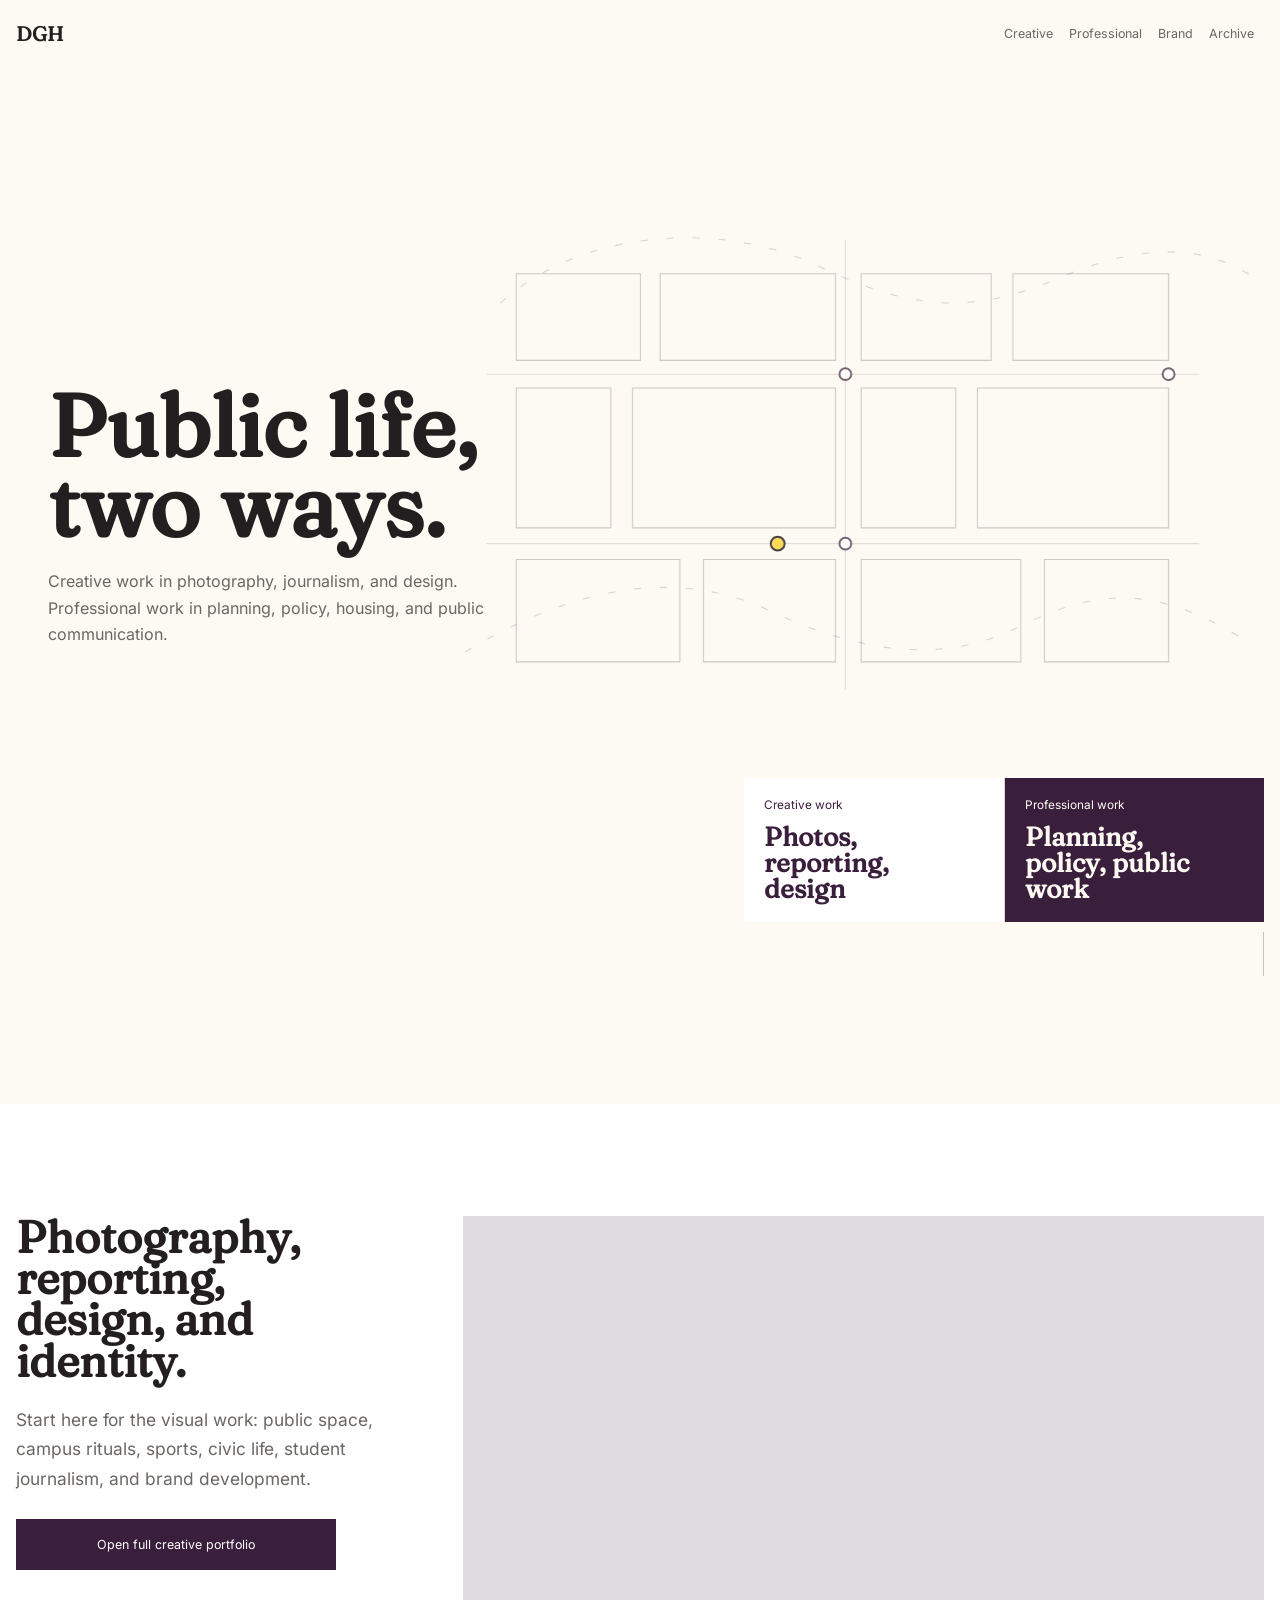
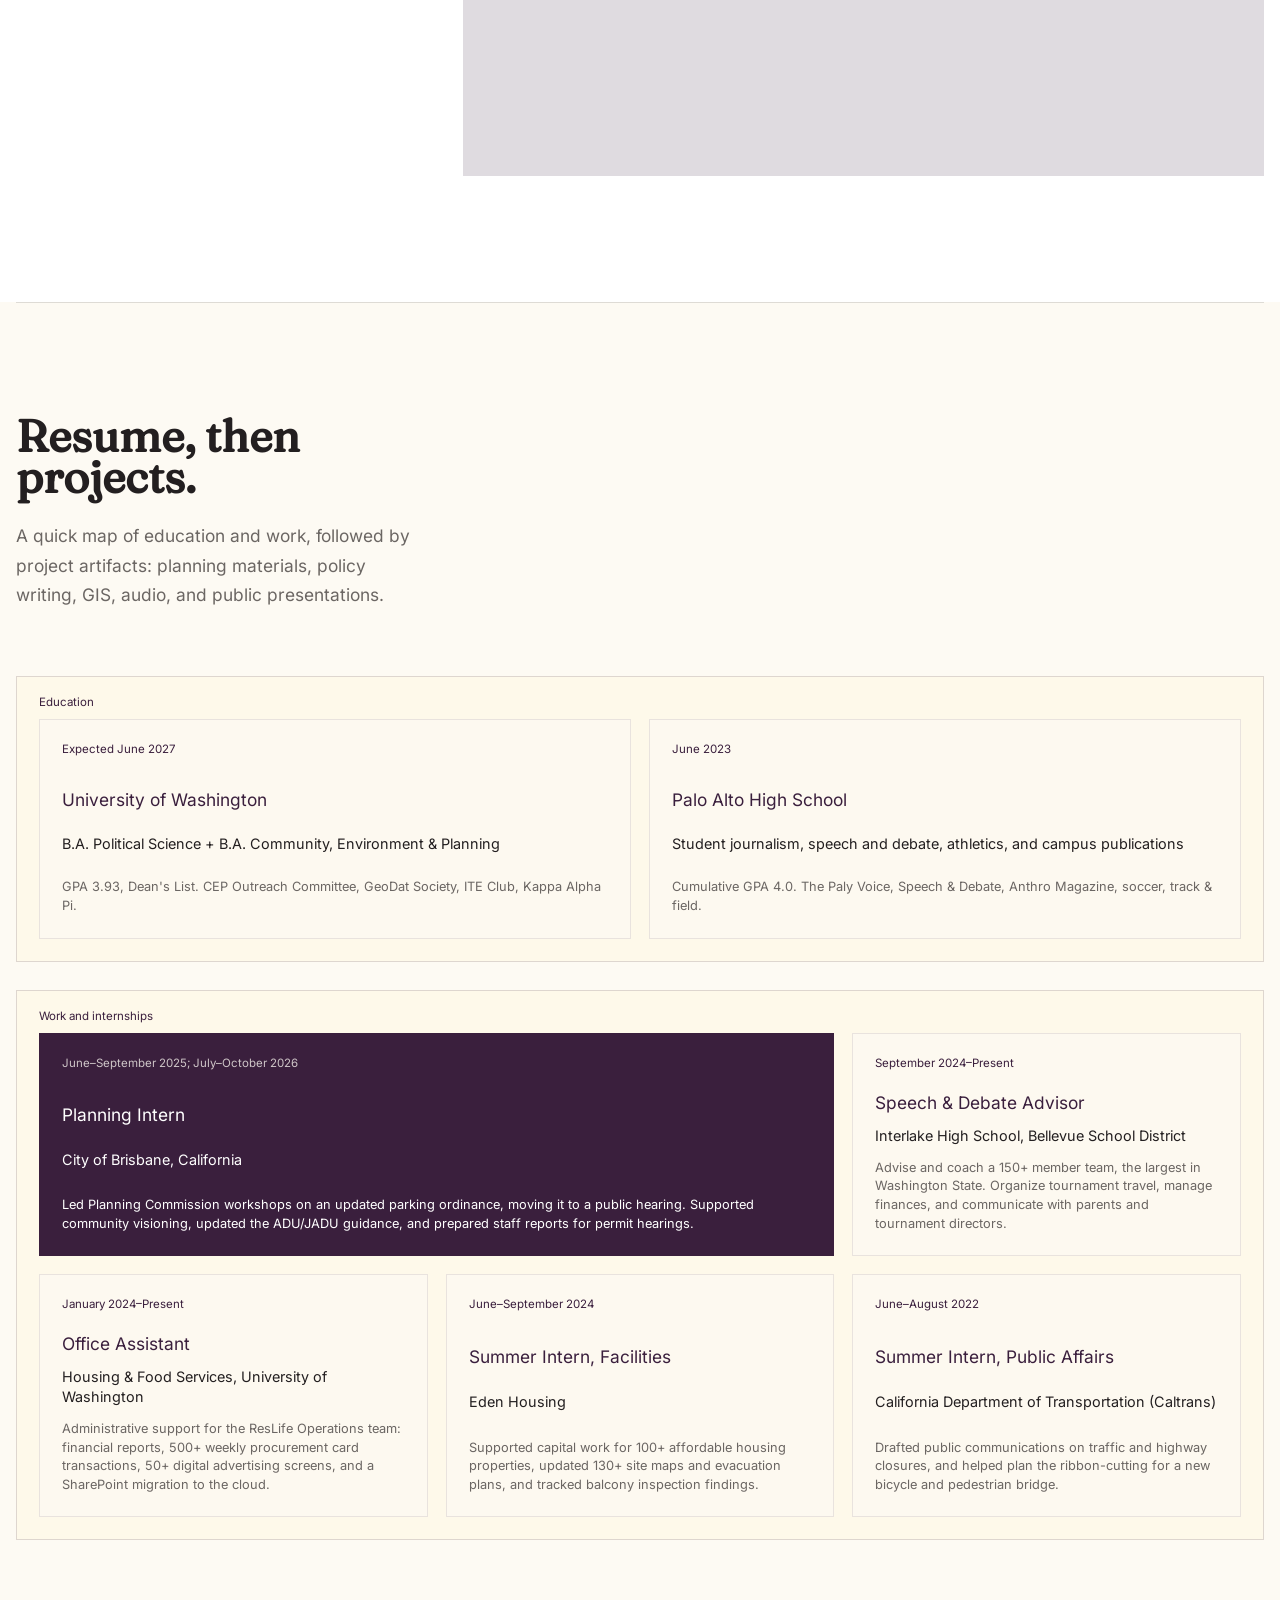
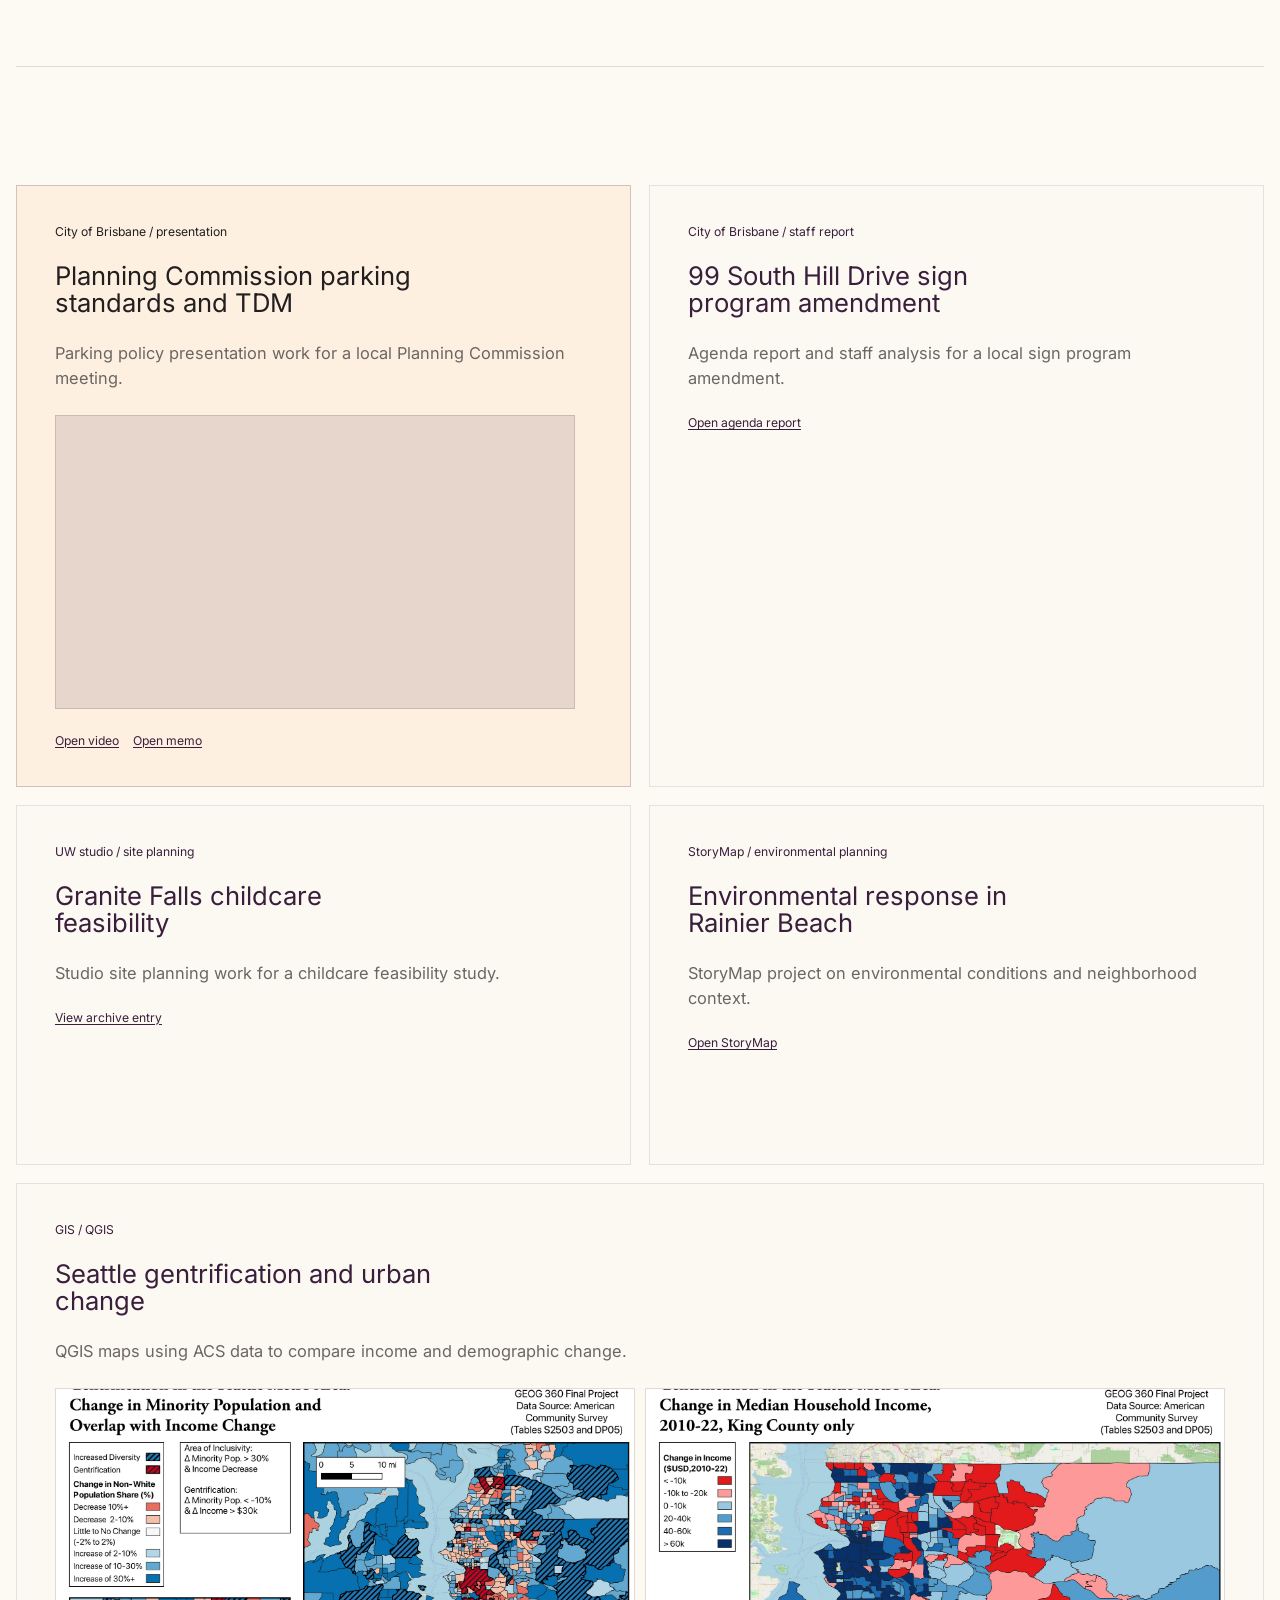
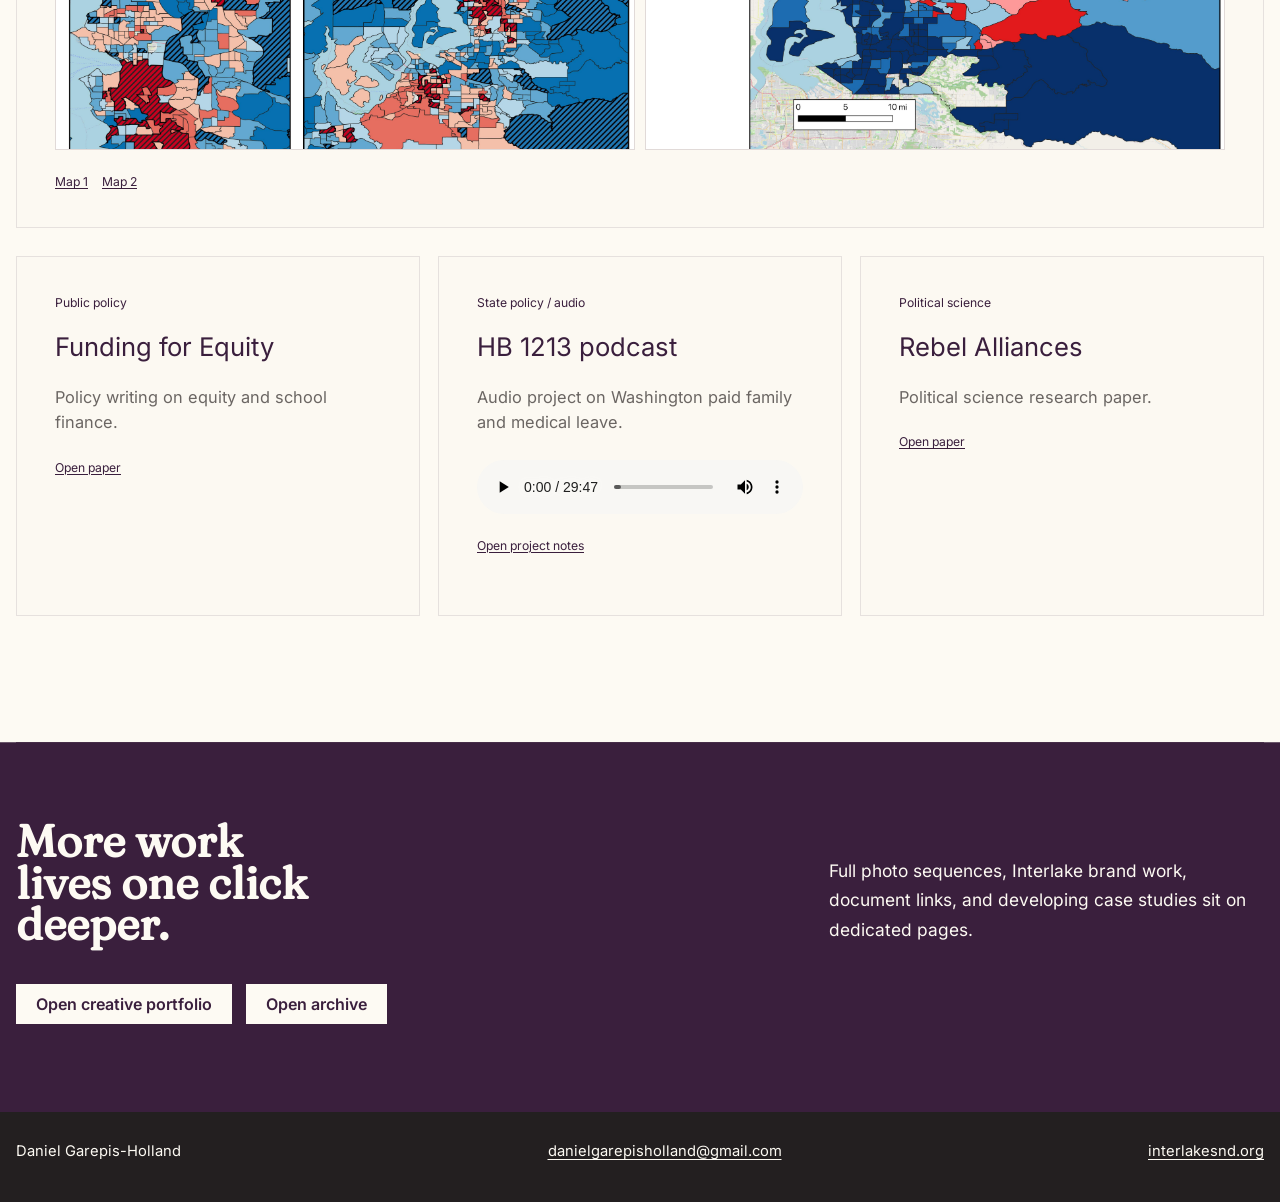
==== commit 94d49aad: "Update experience section to match resume Co-Authored-By: Claude Sonnet 5.5 <noreply@anthropic.com>" ====
--- a/index.html
+++ b/index.html
@@ -133,34 +133,34 @@
 
           <div class="resume-lane resume-work-lane" data-lane="Work and internships">
             <article class="resume-node resume-node-feature">
-              <span>June-September 2025</span>
+              <span>June–September 2025; July–October 2026</span>
               <h3>Planning Intern</h3>
               <p>City of Brisbane, California</p>
-              <strong>Staff reports, parking policy, outreach, and permit support.</strong>
-            </article>
-            <article class="resume-node">
-              <span>September 2024-Present</span>
-              <h3>Debate Advisor</h3>
+              <strong>Led Planning Commission workshops on an updated parking ordinance, moving it to a public hearing. Supported community visioning, updated the ADU/JADU guidance, and prepared staff reports for permit hearings.</strong>
+            </article>
+            <article class="resume-node">
+              <span>September 2024–Present</span>
+              <h3>Speech & Debate Advisor</h3>
               <p>Interlake High School, Bellevue School District</p>
-              <strong>Coaching, tournament logistics, finance, parent communication.</strong>
-            </article>
-            <article class="resume-node">
-              <span>January 2024-Present</span>
+              <strong>Advise and coach a 150+ member team, the largest in Washington State. Organize tournament travel, manage finances, and communicate with parents and tournament directors.</strong>
+            </article>
+            <article class="resume-node">
+              <span>January 2024–Present</span>
               <h3>Office Assistant</h3>
-              <p>UW Housing & Food Services</p>
-              <strong>Administrative support, student service, procurement reporting.</strong>
-            </article>
-            <article class="resume-node">
-              <span>June-September 2024</span>
-              <h3>Facilities Intern</h3>
+              <p>Housing & Food Services, University of Washington</p>
+              <strong>Administrative support for the ResLife Operations team: financial reports, 500+ weekly procurement card transactions, 50+ digital advertising screens, and a SharePoint migration to the cloud.</strong>
+            </article>
+            <article class="resume-node">
+              <span>June–September 2024</span>
+              <h3>Summer Intern, Facilities</h3>
               <p>Eden Housing</p>
-              <strong>Affordable housing site maps, evacuation plans, inspection tracking.</strong>
-            </article>
-            <article class="resume-node">
-              <span>June-August 2022</span>
-              <h3>Public Affairs Intern</h3>
-              <p>California Department of Transportation</p>
-              <strong>Construction communications and public event support.</strong>
+              <strong>Supported capital work for 100+ affordable housing properties, updated 130+ site maps and evacuation plans, and tracked balcony inspection findings.</strong>
+            </article>
+            <article class="resume-node">
+              <span>June–August 2022</span>
+              <h3>Summer Intern, Public Affairs</h3>
+              <p>California Department of Transportation (Caltrans)</p>
+              <strong>Drafted public communications on traffic and highway closures, and helped plan the ribbon-cutting for a new bicycle and pedestrian bridge.</strong>
             </article>
           </div>
         </div>
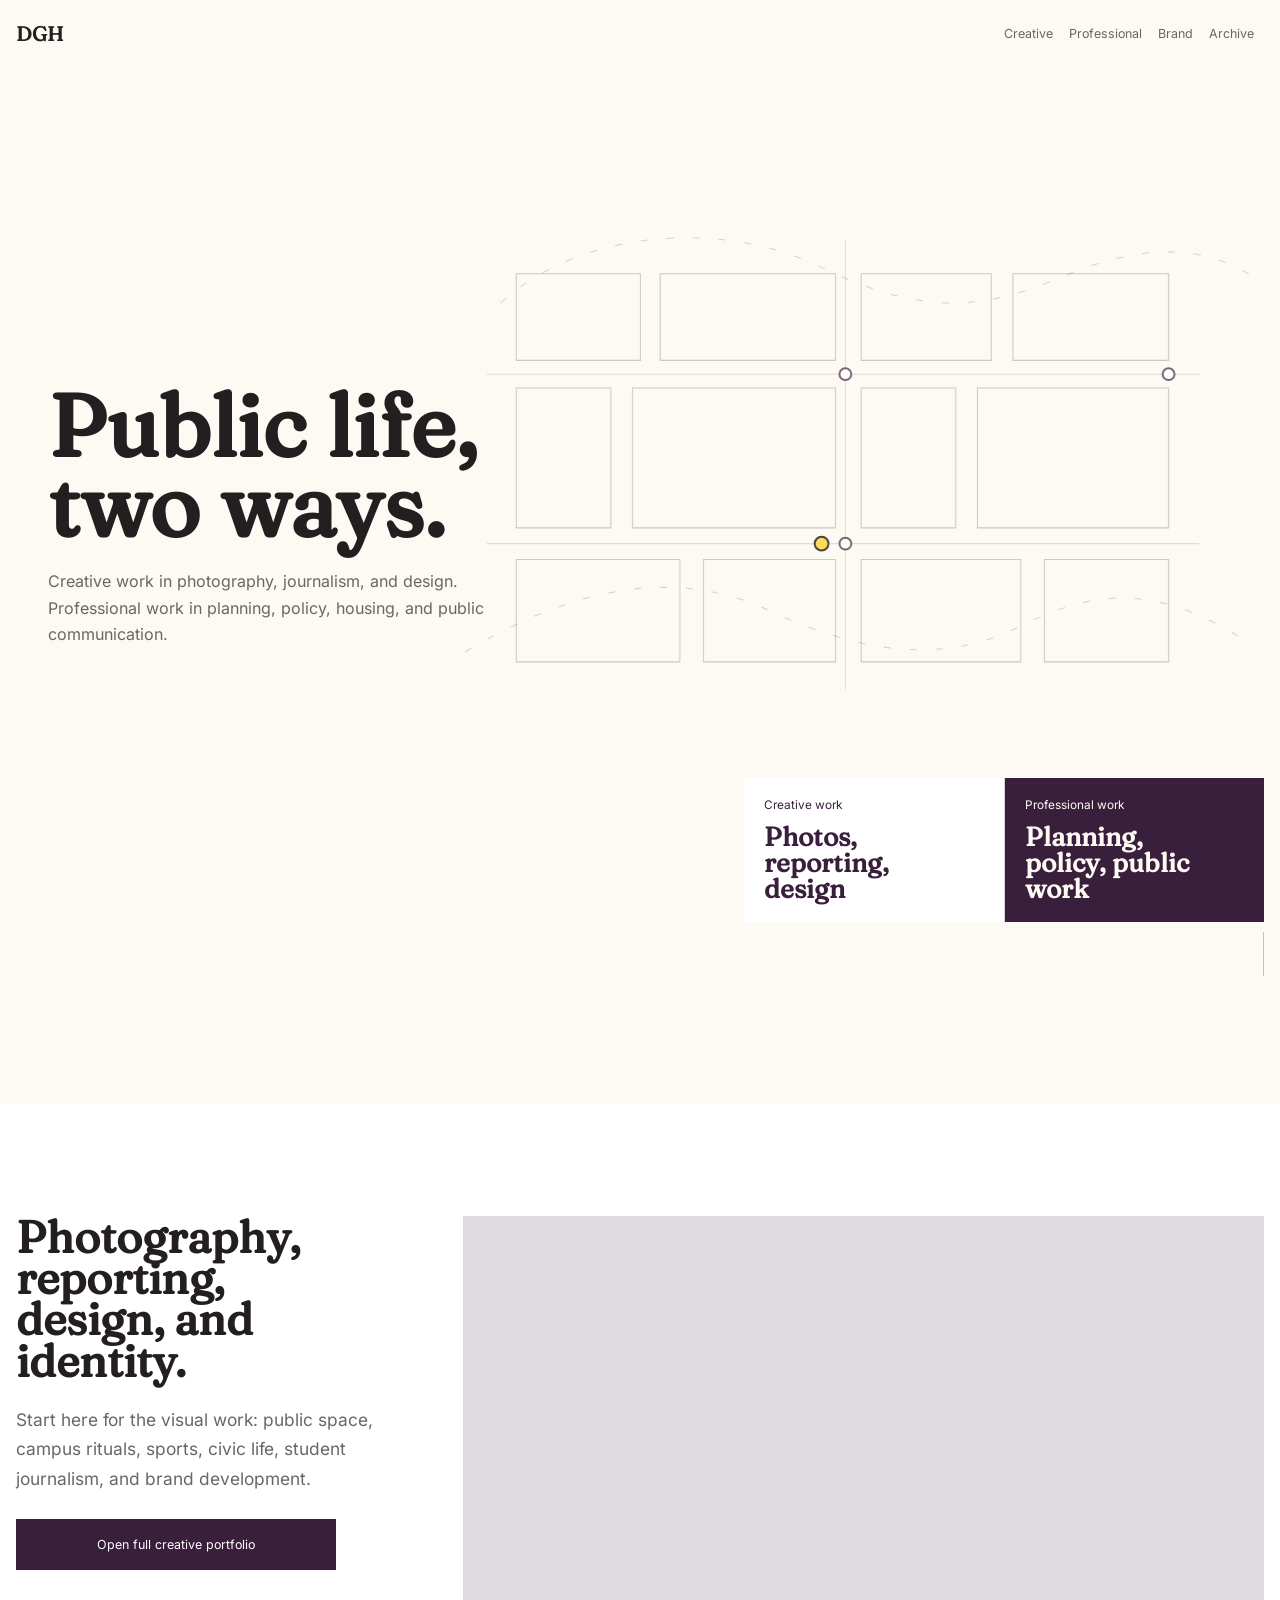
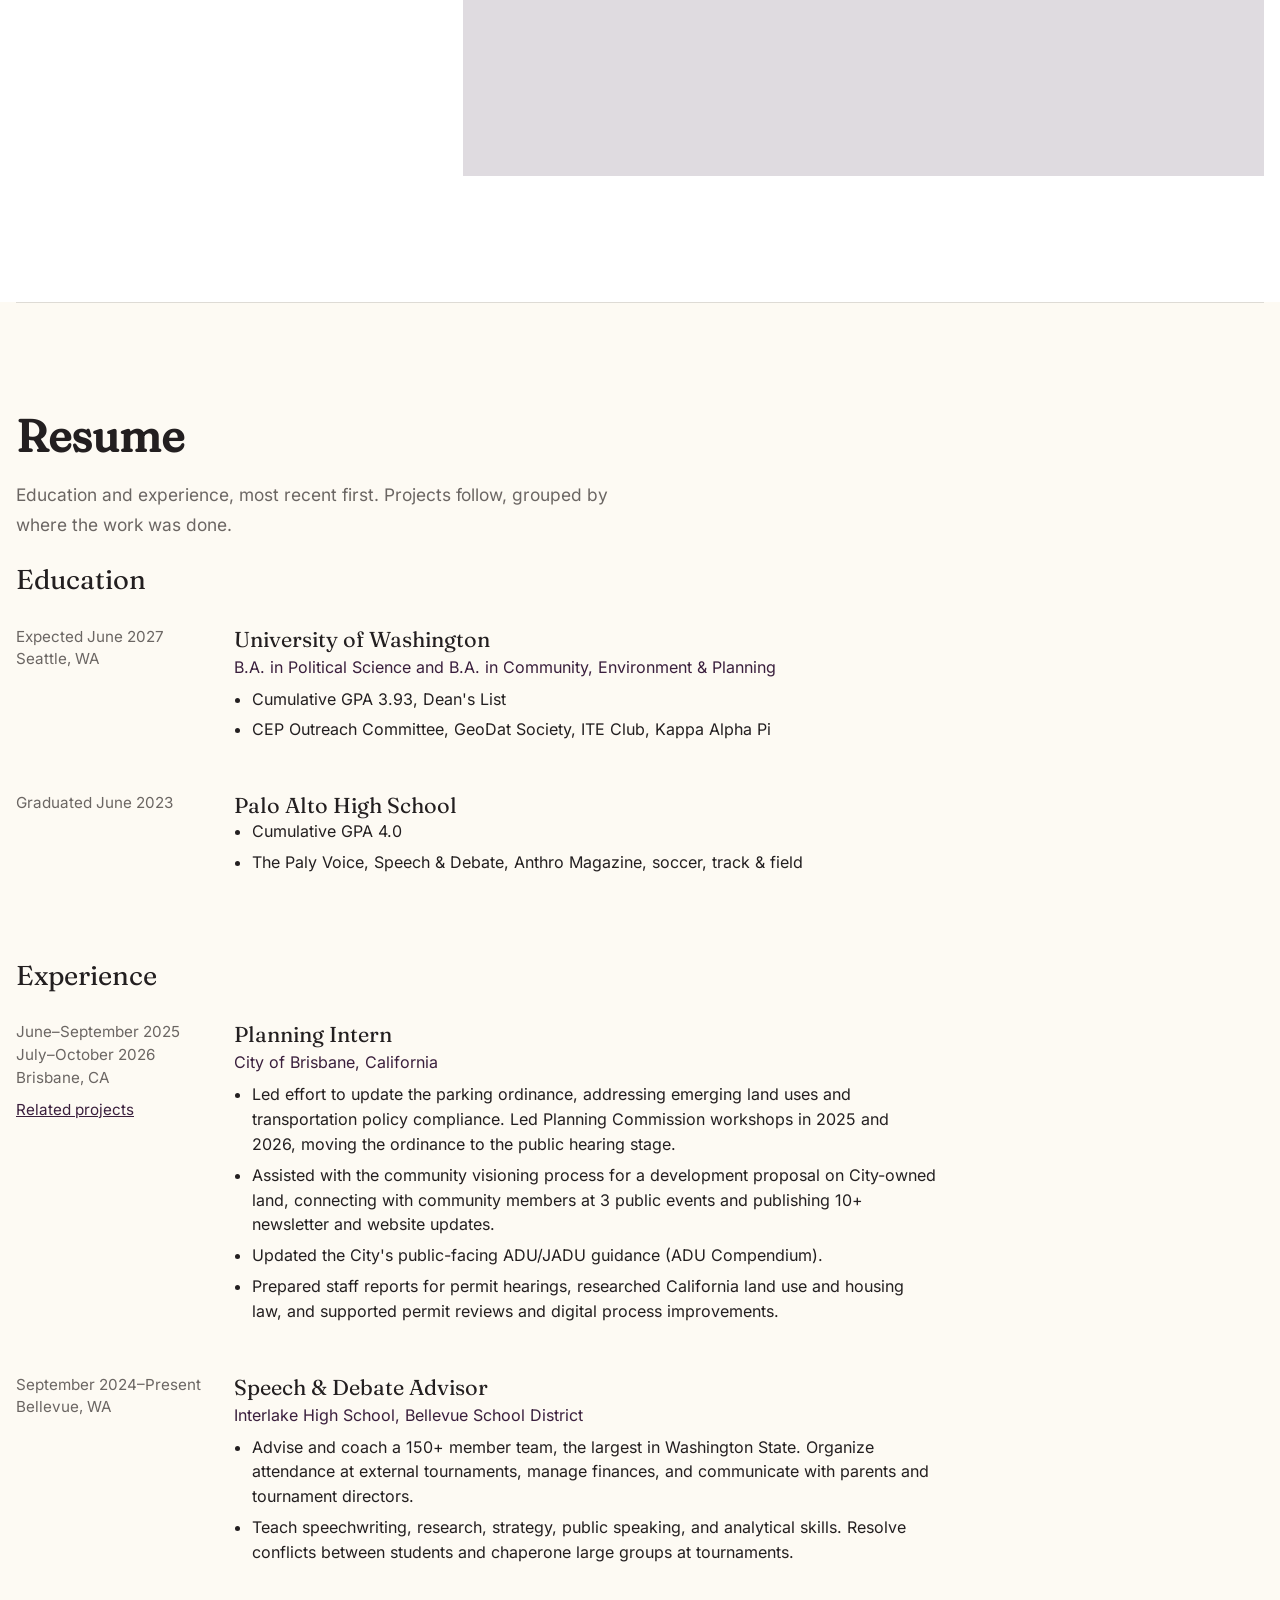
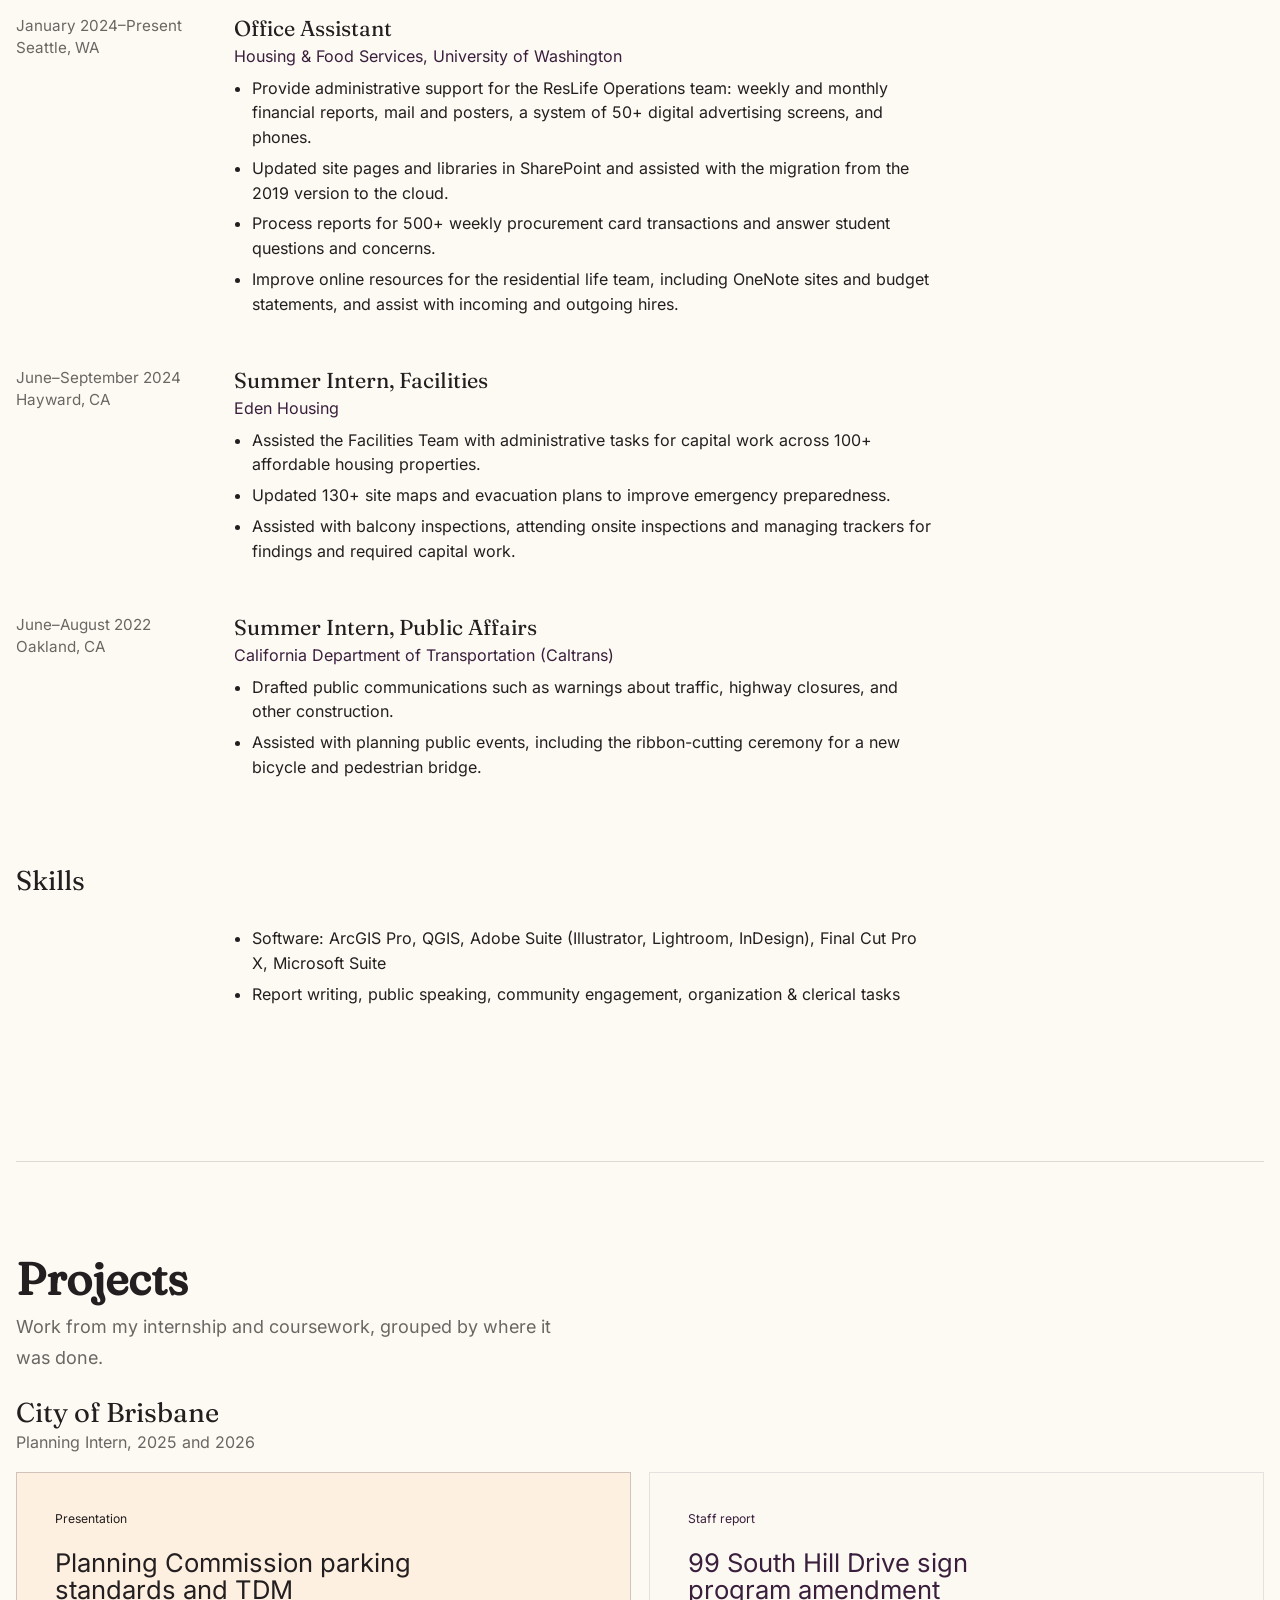
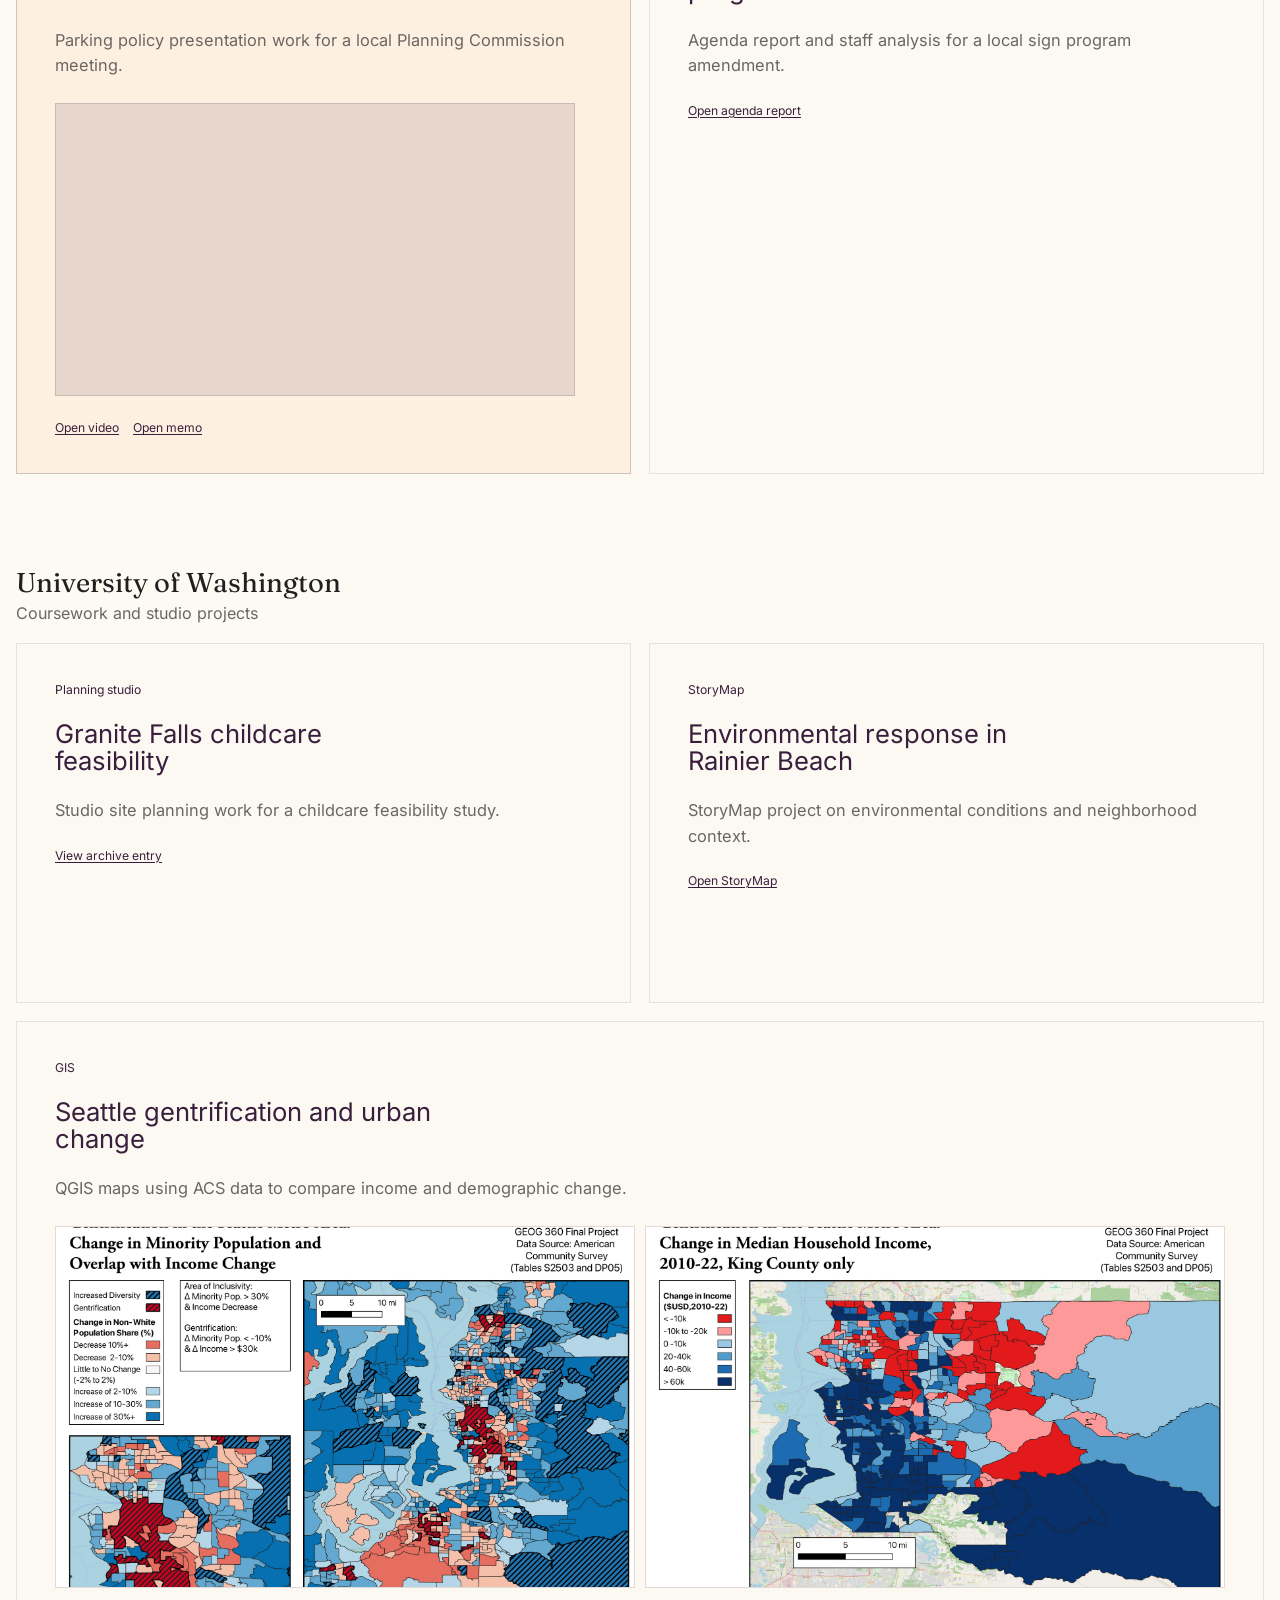
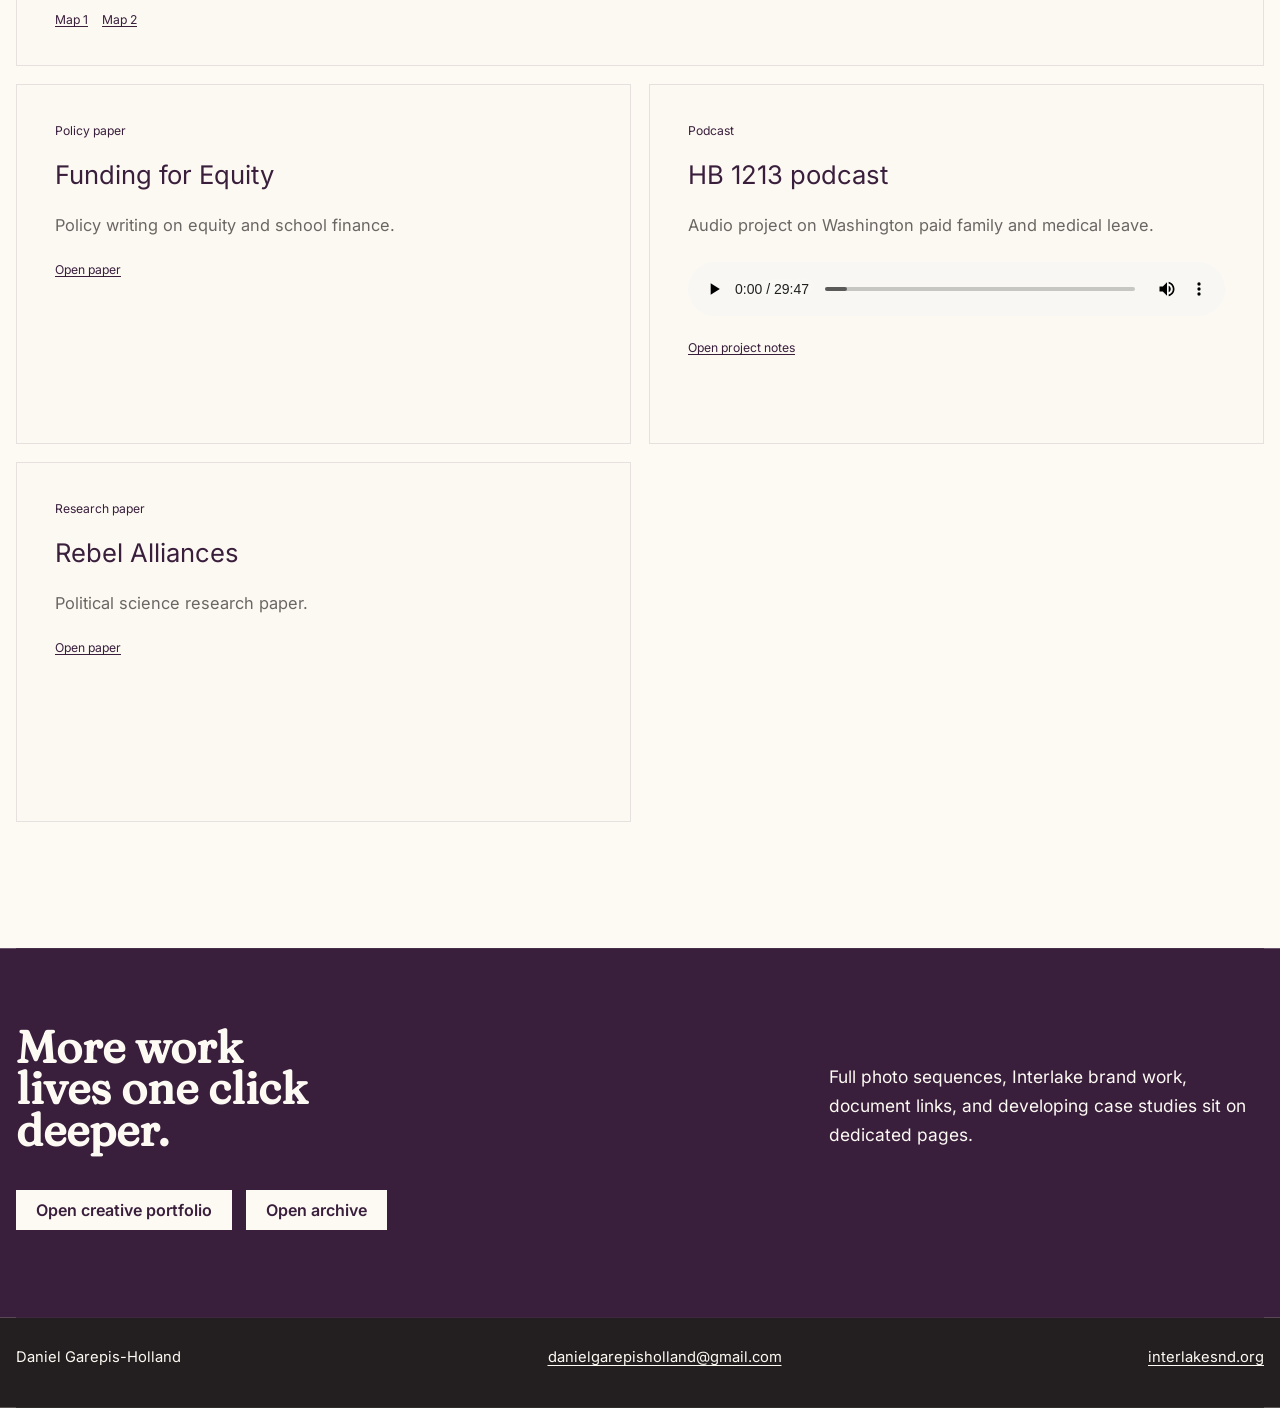
==== commit 6ae9a76d: "Show resume in a standard chronological layout and group projects by source Co-Authored-By: Claude S" ====
--- a/index.html
+++ b/index.html
@@ -9,7 +9,7 @@
       content="Portfolio for Daniel Garepis-Holland, spanning planning, political science, visual identity, photography, and journalism."
     />
     <link rel="icon" href="data:image/svg+xml,%3Csvg xmlns='http://www.w3.org/2000/svg' viewBox='0 0 64 64'%3E%3Crect width='64' height='64' fill='%23f6f2ed'/%3E%3Ctext x='10' y='43' font-family='Georgia' font-size='28' fill='%23182b3e'%3EDG%3C/text%3E%3C/svg%3E" />
-    <link rel="stylesheet" href="./styles.css?v=20261110-lilyflower9" />
+    <link rel="stylesheet" href="./styles.css?v=20261110-lilyflower11" />
     <script type="module" src="./main.js?v=20260501-archive-contact-sheet"></script>
   </head>
   <body>
@@ -109,72 +109,156 @@
 
       <section class="professional-bridge section-panel" id="professional">
         <div class="professional-copy reveal">
-          <h2>Resume, then projects.</h2>
-          <p>
-            A quick map of education and work, followed by project artifacts:
-            planning materials, policy writing, GIS, audio, and public presentations.
-          </p>
-        </div>
-        <div class="resume-map reveal" aria-label="Graphical resume">
-          <div class="resume-lane resume-education-lane" data-lane="Education">
-            <article class="resume-node education-node">
-              <span>Expected June 2027</span>
-              <h3>University of Washington</h3>
-              <p>B.A. Political Science + B.A. Community, Environment & Planning</p>
-              <strong>GPA 3.93, Dean's List. CEP Outreach Committee, GeoDat Society, ITE Club, Kappa Alpha Pi.</strong>
-            </article>
-            <article class="resume-node education-node">
-              <span>June 2023</span>
-              <h3>Palo Alto High School</h3>
-              <p>Student journalism, speech and debate, athletics, and campus publications</p>
-              <strong>Cumulative GPA 4.0. The Paly Voice, Speech & Debate, Anthro Magazine, soccer, track & field.</strong>
-            </article>
-          </div>
-
-          <div class="resume-lane resume-work-lane" data-lane="Work and internships">
-            <article class="resume-node resume-node-feature">
-              <span>June–September 2025; July–October 2026</span>
-              <h3>Planning Intern</h3>
-              <p>City of Brisbane, California</p>
-              <strong>Led Planning Commission workshops on an updated parking ordinance, moving it to a public hearing. Supported community visioning, updated the ADU/JADU guidance, and prepared staff reports for permit hearings.</strong>
-            </article>
-            <article class="resume-node">
-              <span>September 2024–Present</span>
-              <h3>Speech & Debate Advisor</h3>
-              <p>Interlake High School, Bellevue School District</p>
-              <strong>Advise and coach a 150+ member team, the largest in Washington State. Organize tournament travel, manage finances, and communicate with parents and tournament directors.</strong>
-            </article>
-            <article class="resume-node">
-              <span>January 2024–Present</span>
-              <h3>Office Assistant</h3>
-              <p>Housing & Food Services, University of Washington</p>
-              <strong>Administrative support for the ResLife Operations team: financial reports, 500+ weekly procurement card transactions, 50+ digital advertising screens, and a SharePoint migration to the cloud.</strong>
-            </article>
-            <article class="resume-node">
-              <span>June–September 2024</span>
-              <h3>Summer Intern, Facilities</h3>
-              <p>Eden Housing</p>
-              <strong>Supported capital work for 100+ affordable housing properties, updated 130+ site maps and evacuation plans, and tracked balcony inspection findings.</strong>
-            </article>
-            <article class="resume-node">
-              <span>June–August 2022</span>
-              <h3>Summer Intern, Public Affairs</h3>
-              <p>California Department of Transportation (Caltrans)</p>
-              <strong>Drafted public communications on traffic and highway closures, and helped plan the ribbon-cutting for a new bicycle and pedestrian bridge.</strong>
-            </article>
-          </div>
+          <h2>Resume</h2>
+          <p>
+            Education and experience, most recent first. Projects follow, grouped
+            by where the work was done.
+          </p>
+        </div>
+        <div class="resume reveal" aria-label="Resume">
+          <section class="resume-block" aria-labelledby="resume-edu">
+            <h3 id="resume-edu">Education</h3>
+            <article class="resume-entry">
+              <div class="resume-when">
+                <p>Expected June 2027</p>
+                <p>Seattle, WA</p>
+              </div>
+              <div class="resume-what">
+                <h4>University of Washington</h4>
+                <p class="resume-sub">B.A. in Political Science and B.A. in Community, Environment &amp; Planning</p>
+                <ul>
+                  <li>Cumulative GPA 3.93, Dean's List</li>
+                  <li>CEP Outreach Committee, GeoDat Society, ITE Club, Kappa Alpha Pi</li>
+                </ul>
+              </div>
+            </article>
+            <article class="resume-entry">
+              <div class="resume-when">
+                <p>Graduated June 2023</p>
+              </div>
+              <div class="resume-what">
+                <h4>Palo Alto High School</h4>
+                <ul>
+                  <li>Cumulative GPA 4.0</li>
+                  <li>The Paly Voice, Speech &amp; Debate, Anthro Magazine, soccer, track &amp; field</li>
+                </ul>
+              </div>
+            </article>
+          </section>
+
+          <section class="resume-block" aria-labelledby="resume-work">
+            <h3 id="resume-work">Experience</h3>
+            <article class="resume-entry">
+              <div class="resume-when">
+                <p>June–September 2025</p>
+                <p>July–October 2026</p>
+                <p>Brisbane, CA</p>
+                <a href="#projects-brisbane">Related projects</a>
+              </div>
+              <div class="resume-what">
+                <h4>Planning Intern</h4>
+                <p class="resume-sub">City of Brisbane, California</p>
+                <ul>
+                  <li>Led effort to update the parking ordinance, addressing emerging land uses and transportation policy compliance. Led Planning Commission workshops in 2025 and 2026, moving the ordinance to the public hearing stage.</li>
+                  <li>Assisted with the community visioning process for a development proposal on City-owned land, connecting with community members at 3 public events and publishing 10+ newsletter and website updates.</li>
+                  <li>Updated the City's public-facing ADU/JADU guidance (ADU Compendium).</li>
+                  <li>Prepared staff reports for permit hearings, researched California land use and housing law, and supported permit reviews and digital process improvements.</li>
+                </ul>
+              </div>
+            </article>
+            <article class="resume-entry">
+              <div class="resume-when">
+                <p>September 2024–Present</p>
+                <p>Bellevue, WA</p>
+              </div>
+              <div class="resume-what">
+                <h4>Speech &amp; Debate Advisor</h4>
+                <p class="resume-sub">Interlake High School, Bellevue School District</p>
+                <ul>
+                  <li>Advise and coach a 150+ member team, the largest in Washington State. Organize attendance at external tournaments, manage finances, and communicate with parents and tournament directors.</li>
+                  <li>Teach speechwriting, research, strategy, public speaking, and analytical skills. Resolve conflicts between students and chaperone large groups at tournaments.</li>
+                </ul>
+              </div>
+            </article>
+            <article class="resume-entry">
+              <div class="resume-when">
+                <p>January 2024–Present</p>
+                <p>Seattle, WA</p>
+              </div>
+              <div class="resume-what">
+                <h4>Office Assistant</h4>
+                <p class="resume-sub">Housing &amp; Food Services, University of Washington</p>
+                <ul>
+                  <li>Provide administrative support for the ResLife Operations team: weekly and monthly financial reports, mail and posters, a system of 50+ digital advertising screens, and phones.</li>
+                  <li>Updated site pages and libraries in SharePoint and assisted with the migration from the 2019 version to the cloud.</li>
+                  <li>Process reports for 500+ weekly procurement card transactions and answer student questions and concerns.</li>
+                  <li>Improve online resources for the residential life team, including OneNote sites and budget statements, and assist with incoming and outgoing hires.</li>
+                </ul>
+              </div>
+            </article>
+            <article class="resume-entry">
+              <div class="resume-when">
+                <p>June–September 2024</p>
+                <p>Hayward, CA</p>
+              </div>
+              <div class="resume-what">
+                <h4>Summer Intern, Facilities</h4>
+                <p class="resume-sub">Eden Housing</p>
+                <ul>
+                  <li>Assisted the Facilities Team with administrative tasks for capital work across 100+ affordable housing properties.</li>
+                  <li>Updated 130+ site maps and evacuation plans to improve emergency preparedness.</li>
+                  <li>Assisted with balcony inspections, attending onsite inspections and managing trackers for findings and required capital work.</li>
+                </ul>
+              </div>
+            </article>
+            <article class="resume-entry">
+              <div class="resume-when">
+                <p>June–August 2022</p>
+                <p>Oakland, CA</p>
+              </div>
+              <div class="resume-what">
+                <h4>Summer Intern, Public Affairs</h4>
+                <p class="resume-sub">California Department of Transportation (Caltrans)</p>
+                <ul>
+                  <li>Drafted public communications such as warnings about traffic, highway closures, and other construction.</li>
+                  <li>Assisted with planning public events, including the ribbon-cutting ceremony for a new bicycle and pedestrian bridge.</li>
+                </ul>
+              </div>
+            </article>
+          </section>
+
+          <section class="resume-block" aria-labelledby="resume-skills">
+            <h3 id="resume-skills">Skills</h3>
+            <article class="resume-entry">
+              <div class="resume-when"></div>
+              <div class="resume-what">
+                <ul>
+                  <li>Software: ArcGIS Pro, QGIS, Adobe Suite (Illustrator, Lightroom, InDesign), Final Cut Pro X, Microsoft Suite</li>
+                  <li>Report writing, public speaking, community engagement, organization &amp; clerical tasks</li>
+                </ul>
+              </div>
+            </article>
+          </section>
         </div>
       </section>
 
       <section class="planning-feature section-panel" id="planning">
         <div class="planning-copy reveal">
+          <h2>Projects</h2>
+          <p>
+            Work from my internship and coursework, grouped by where it was done.
+          </p>
         </div>
 
         <div class="project-groups reveal">
-          <article class="project-group project-group-feature">
+          <article class="project-group project-group-feature" id="projects-brisbane">
+            <div class="group-head">
+              <h3>City of Brisbane</h3>
+              <p>Planning Intern, 2025 and 2026</p>
+            </div>
             <div class="project-card-grid">
               <article class="project-card project-card-primary">
-                <span>City of Brisbane / presentation</span>
+                <span>Presentation</span>
                 <h4>Planning Commission parking standards and TDM</h4>
                 <p>
                   Parking policy presentation work for a local Planning Commission meeting.
@@ -194,15 +278,24 @@
                 </div>
               </article>
               <article class="project-card">
-                <span>City of Brisbane / staff report</span>
+                <span>Staff report</span>
                 <h4>99 South Hill Drive sign program amendment</h4>
                 <p>
                   Agenda report and staff analysis for a local sign program amendment.
                 </p>
                 <a href="./archive.html#documents">Open agenda report</a>
               </article>
-              <article class="project-card">
-                <span>UW studio / site planning</span>
+            </div>
+          </article>
+
+          <article class="project-group" id="projects-uw">
+            <div class="group-head">
+              <h3>University of Washington</h3>
+              <p>Coursework and studio projects</p>
+            </div>
+            <div class="project-card-grid">
+              <article class="project-card">
+                <span>Planning studio</span>
                 <h4>Granite Falls childcare feasibility</h4>
                 <p>
                   Studio site planning work for a childcare feasibility study.
@@ -210,7 +303,7 @@
                 <a href="./archive.html">View archive entry</a>
               </article>
               <article class="project-card">
-                <span>StoryMap / environmental planning</span>
+                <span>StoryMap</span>
                 <h4>Environmental response in Rainier Beach</h4>
                 <p>
                   StoryMap project on environmental conditions and neighborhood context.
@@ -218,7 +311,7 @@
                 <a href="https://storymaps.arcgis.com/stories/e4d56ad3669442dd81b327d00836941e">Open StoryMap</a>
               </article>
               <article class="project-card project-card-media">
-                <span>GIS / QGIS</span>
+                <span>GIS</span>
                 <h4>Seattle gentrification and urban change</h4>
                 <p>
                   QGIS maps using ACS data to compare income and demographic change.
@@ -232,19 +325,14 @@
                   <a href="./archive.html#documents">Map 2</a>
                 </div>
               </article>
-            </div>
-          </article>
-
-          <article class="project-group">
-            <div class="project-card-grid compact">
-              <article class="project-card">
-                <span>Public policy</span>
+              <article class="project-card">
+                <span>Policy paper</span>
                 <h4>Funding for Equity</h4>
                 <p>Policy writing on equity and school finance.</p>
                 <a href="./archive.html#documents">Open paper</a>
               </article>
               <article class="project-card">
-                <span>State policy / audio</span>
+                <span>Podcast</span>
                 <h4>HB 1213 podcast</h4>
                 <p>Audio project on Washington paid family and medical leave.</p>
                 <audio class="project-audio" controls preload="metadata">
@@ -253,7 +341,7 @@
                 <a href="./archive.html#documents">Open project notes</a>
               </article>
               <article class="project-card">
-                <span>Political science</span>
+                <span>Research paper</span>
                 <h4>Rebel Alliances</h4>
                 <p>Political science research paper.</p>
                 <a href="./archive.html#documents">Open paper</a>
--- a/styles.css
+++ b/styles.css
@@ -2735,6 +2735,115 @@
   background: var(--navy);
 }
 
+/* Resume and project groups */
+.professional-bridge {
+  grid-template-columns: minmax(0, 1fr);
+  gap: 24px;
+}
+
+.resume {
+  max-width: 920px;
+}
+
+.resume {
+  display: grid;
+  gap: 56px;
+}
+
+.resume-block h3 {
+  margin: 0 0 8px;
+  font-family: "Fraunces", Georgia, serif;
+  font-size: 1.7rem;
+  font-weight: 400;
+  line-height: 1.2;
+}
+
+.resume-entry {
+  display: grid;
+  grid-template-columns: 190px minmax(0, 1fr);
+  gap: 28px;
+  padding: 22px 0;
+}
+
+.resume-when p {
+  margin: 0;
+  color: var(--muted);
+  font-size: 0.95rem;
+  line-height: 1.5;
+}
+
+.resume-when a {
+  display: inline-block;
+  margin-top: 10px;
+  color: var(--navy);
+  font-size: 0.95rem;
+}
+
+.resume-what h4 {
+  margin: 0;
+  color: var(--ink);
+  font-family: "Fraunces", Georgia, serif;
+  font-size: 1.35rem;
+  font-weight: 400;
+  line-height: 1.25;
+}
+
+.resume-sub {
+  margin: 4px 0 10px;
+  color: var(--navy);
+  font-size: 1rem;
+}
+
+.resume-what ul {
+  margin: 0;
+  padding-left: 1.1em;
+}
+
+.resume-what li {
+  margin-bottom: 6px;
+  color: var(--ink);
+  font-size: 1rem;
+  line-height: 1.55;
+}
+
+.planning-copy h2 {
+  margin: 0 0 12px;
+}
+
+.planning-copy p {
+  max-width: 560px;
+  margin: 0;
+  color: var(--muted);
+}
+
+.project-group + .project-group {
+  margin-top: 64px;
+}
+
+.group-head {
+  margin-bottom: 20px;
+}
+
+.group-head h3 {
+  margin: 0;
+  font-family: "Fraunces", Georgia, serif;
+  font-size: 1.7rem;
+  font-weight: 400;
+  line-height: 1.2;
+}
+
+.group-head p {
+  margin: 4px 0 0;
+  color: var(--muted);
+}
+
+@media (max-width: 720px) {
+  .resume-entry {
+    grid-template-columns: 1fr;
+    gap: 8px;
+  }
+}
+
 @media (prefers-reduced-motion: reduce) {
   html {
     scroll-behavior: auto;
